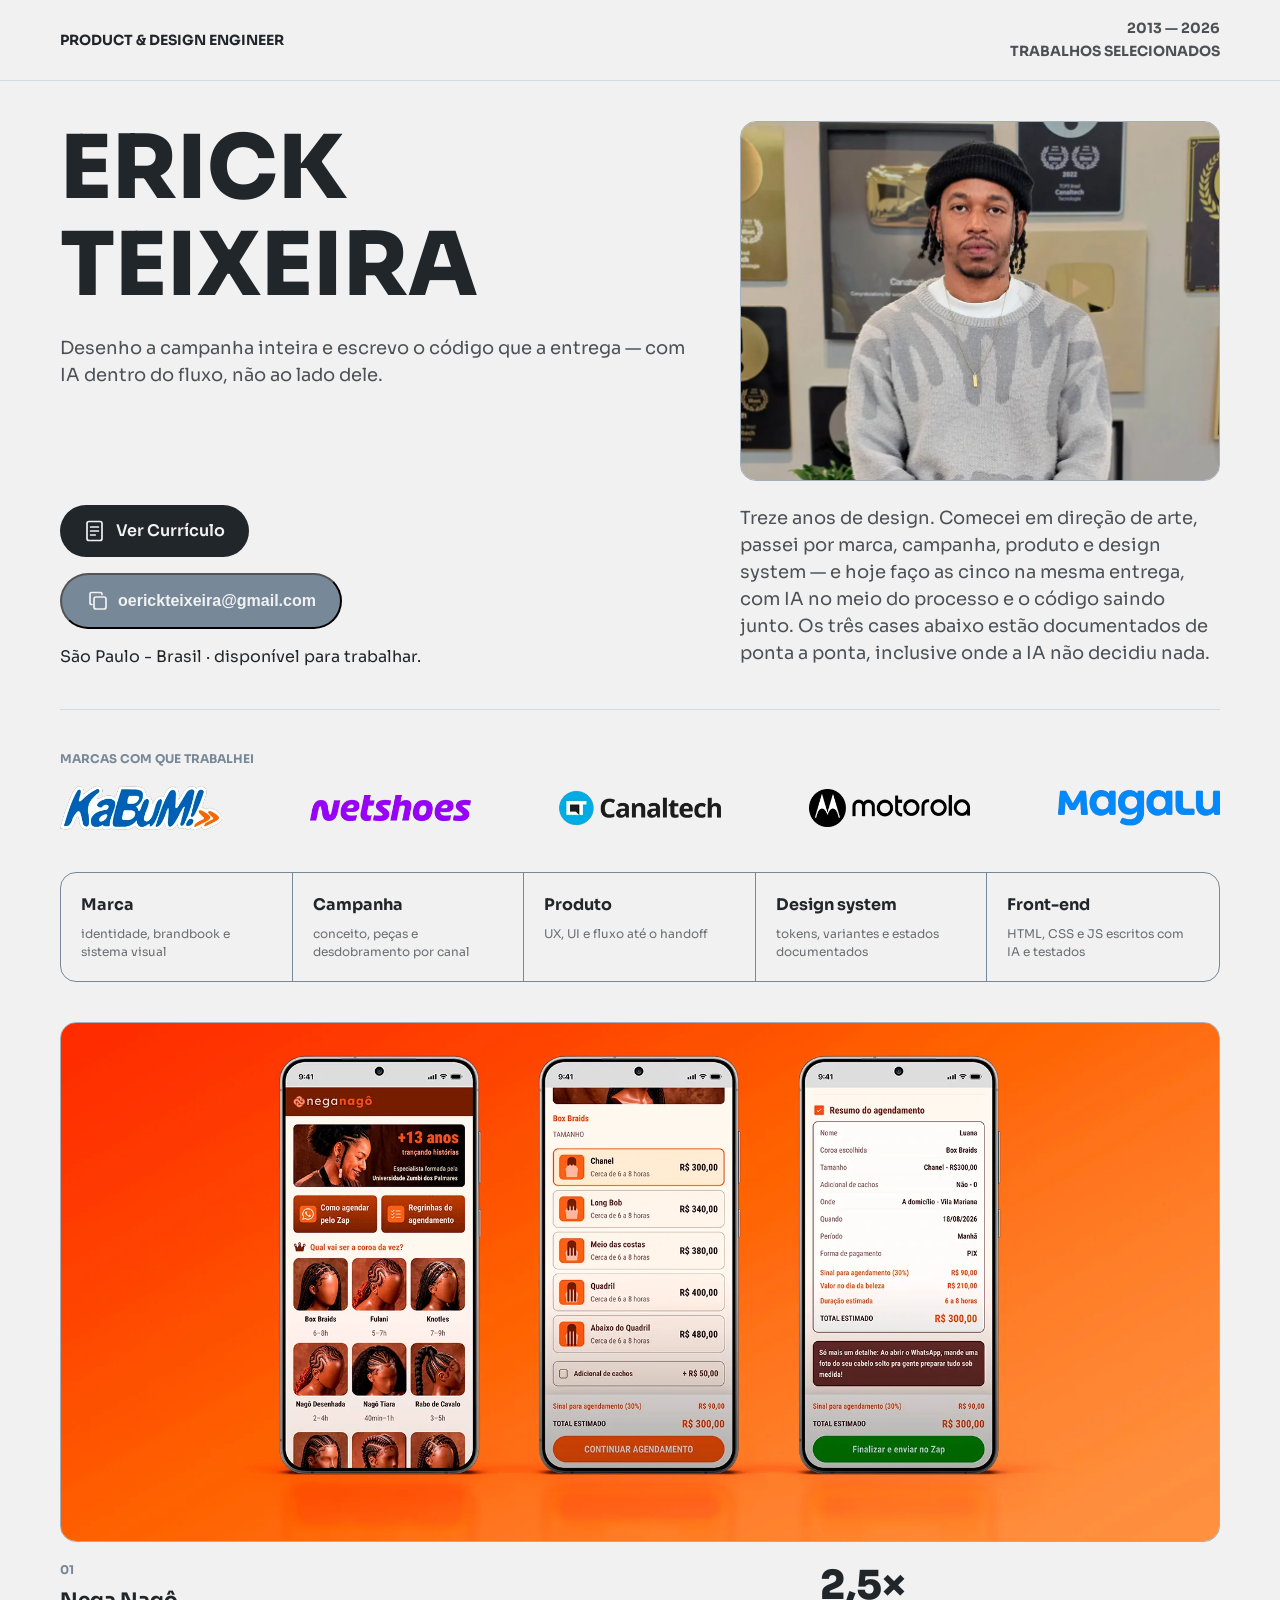
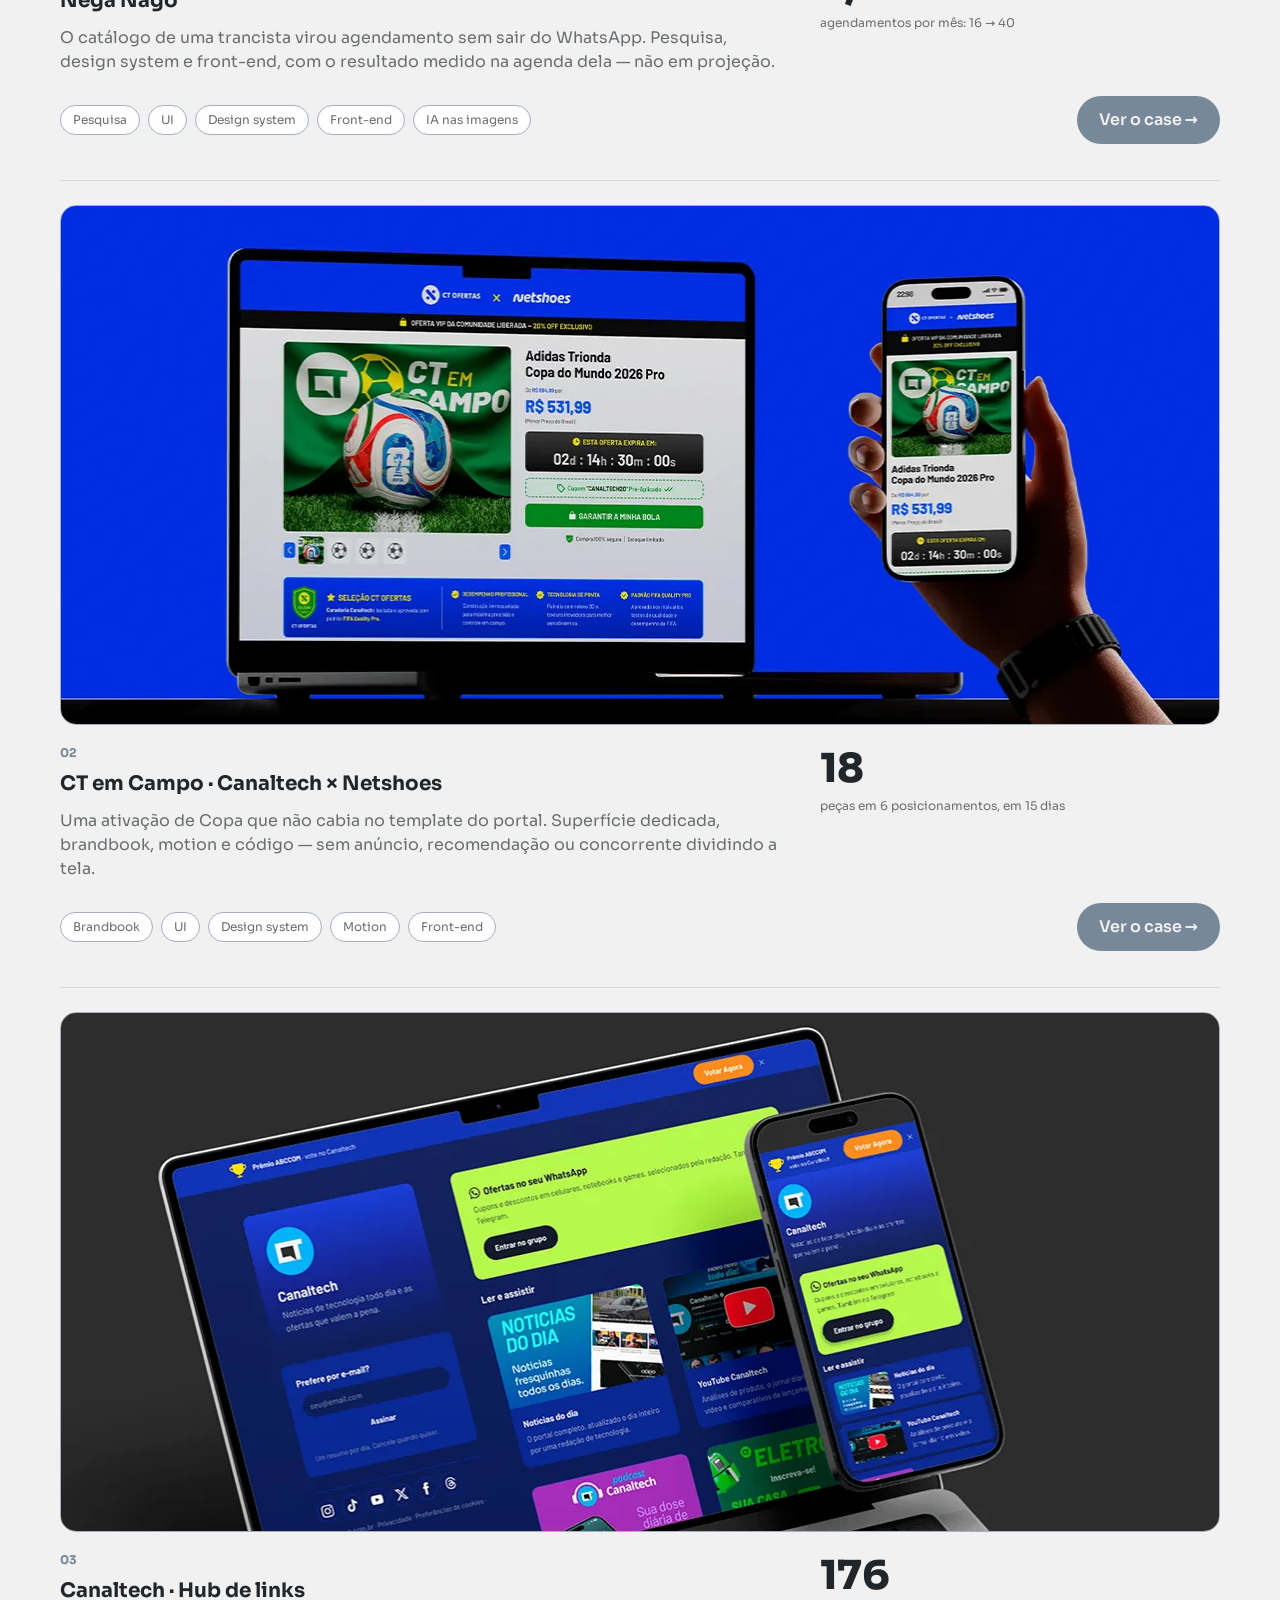
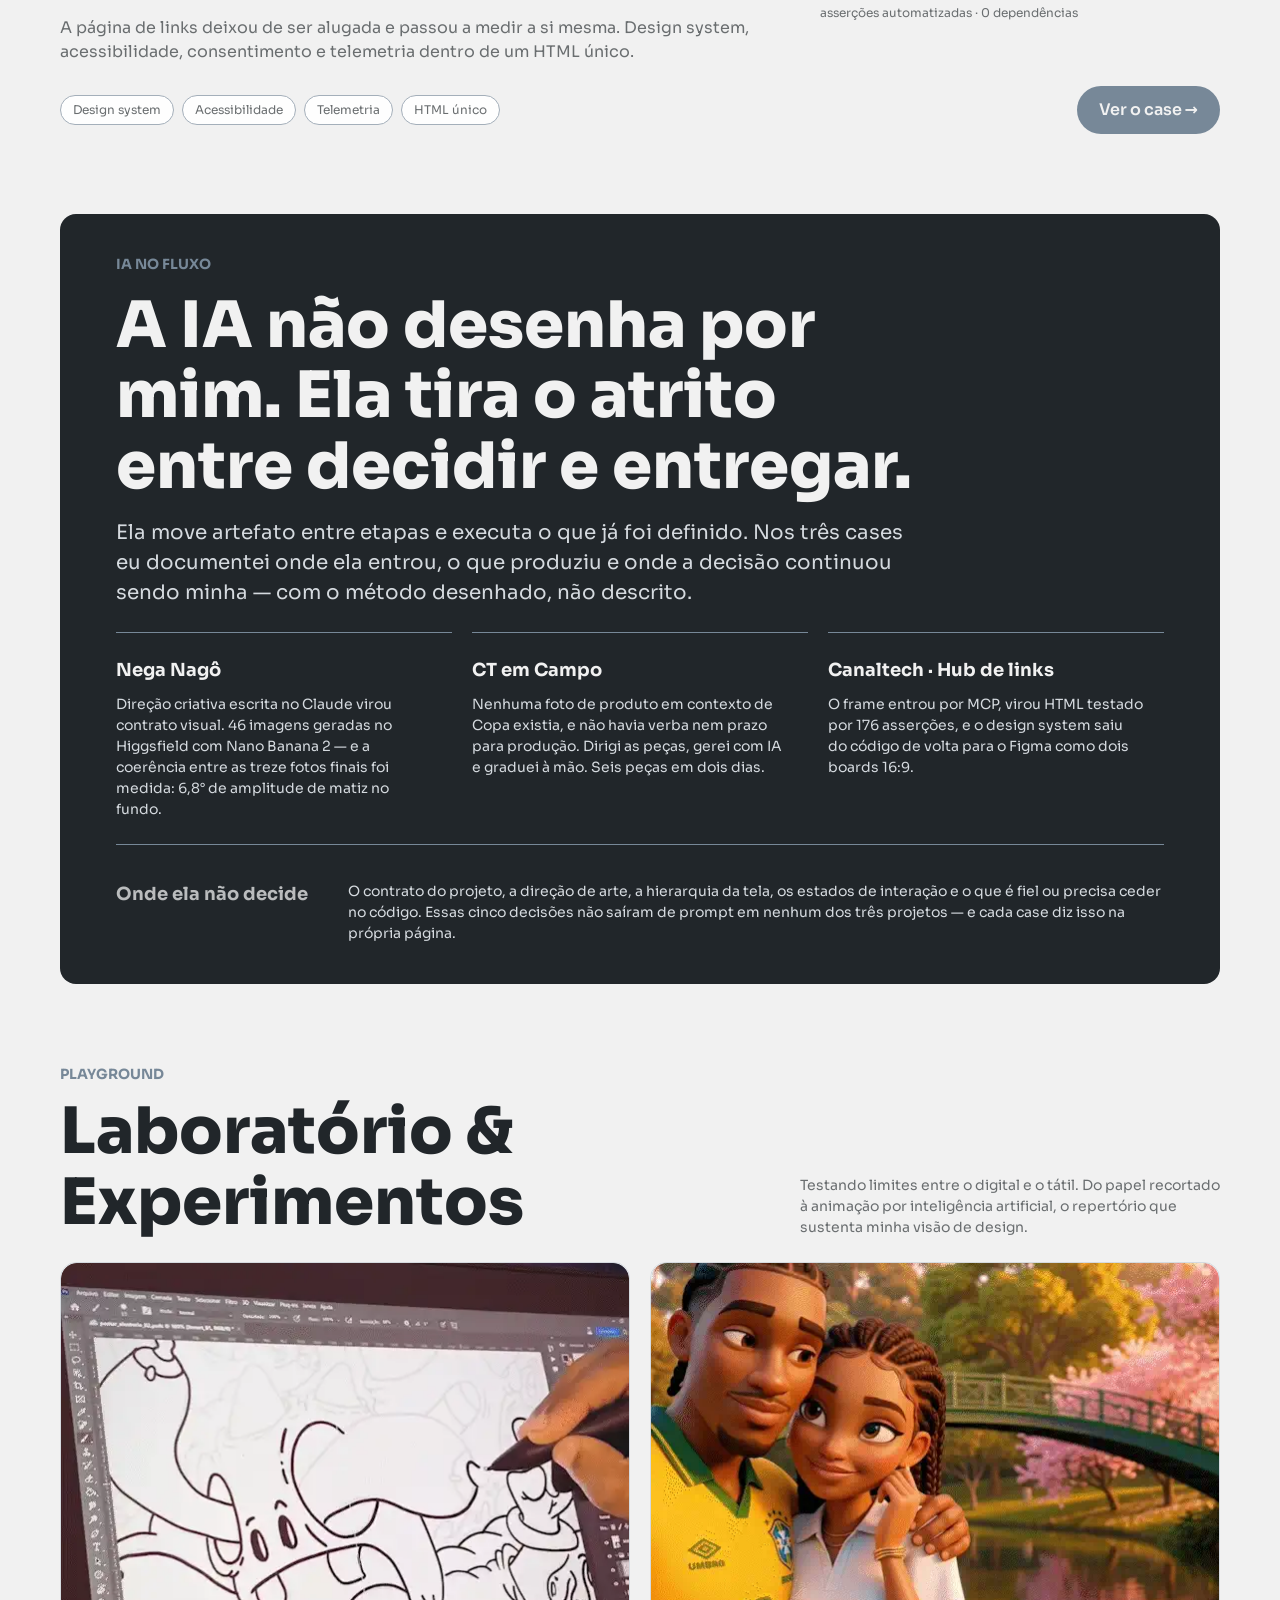
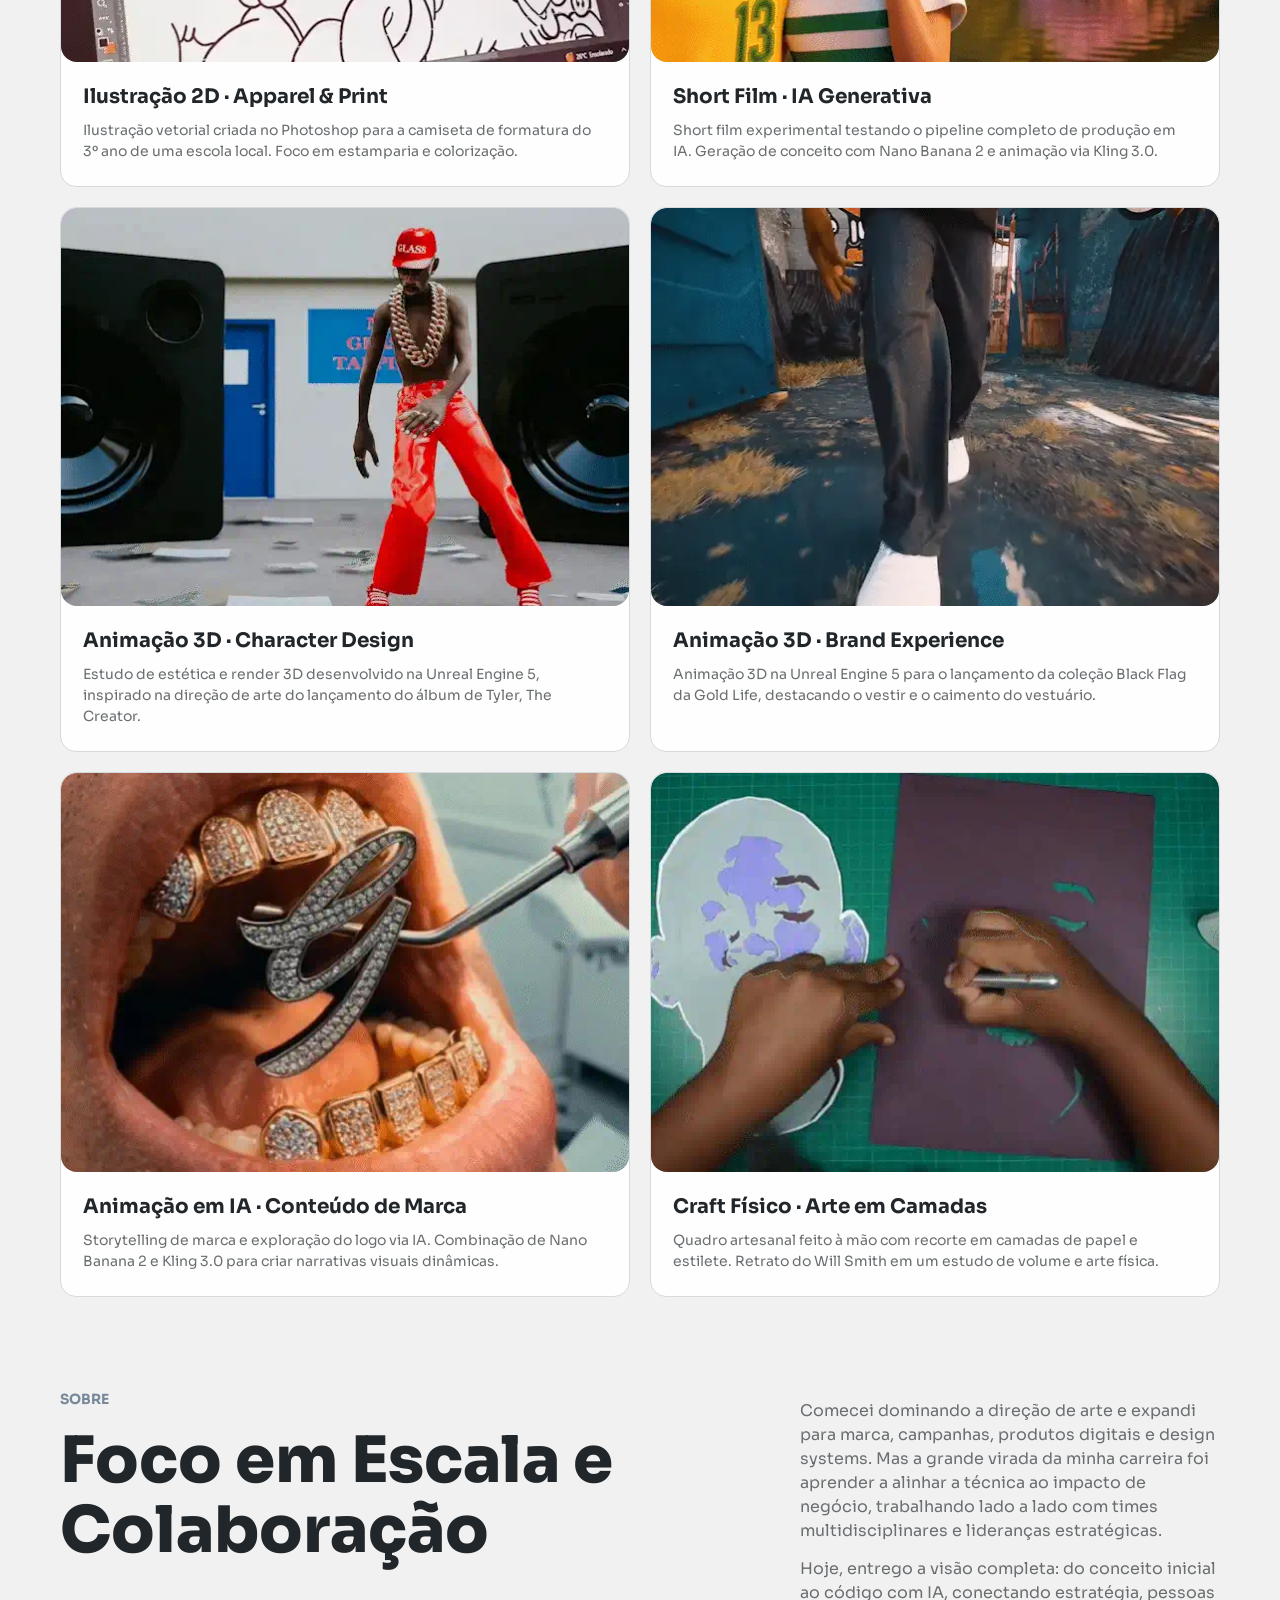
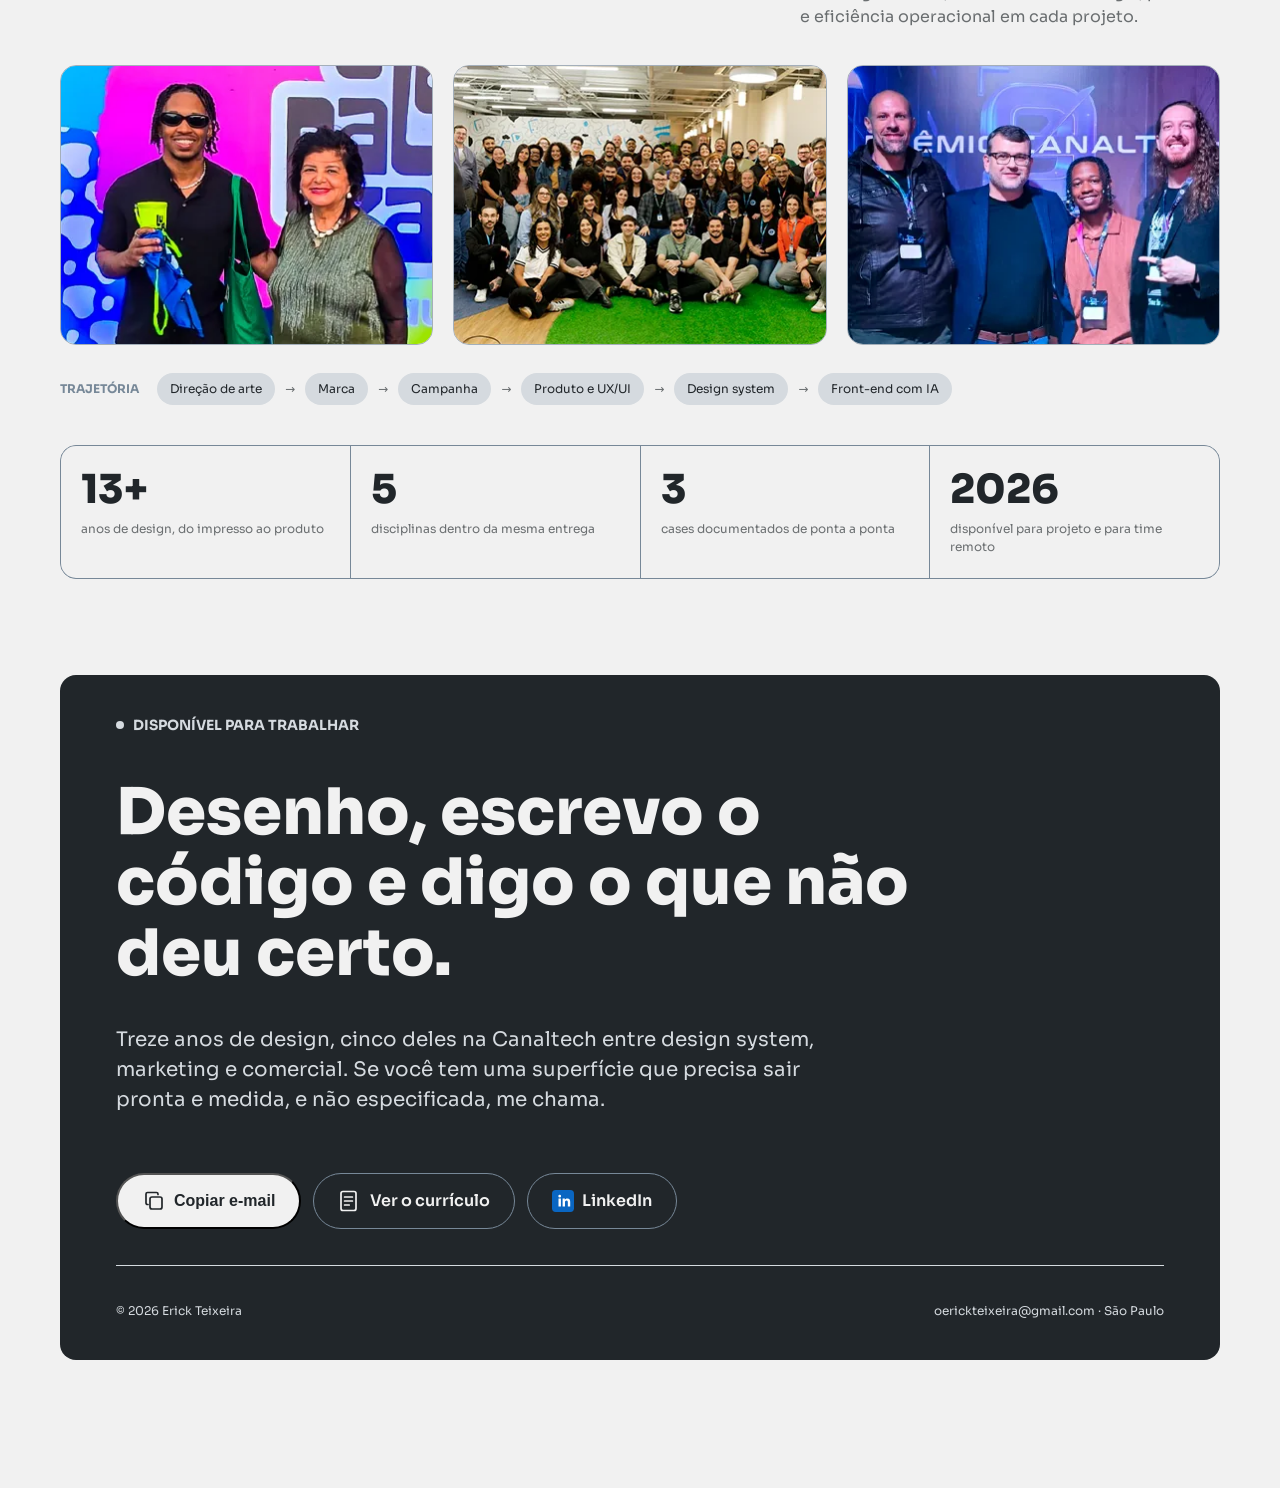
==== docs/index.html @ 20721f95 "build: site publicável em docs/ e o portfólio em arquivo único - docs/: as quatro páginas com imagen" ====
<!DOCTYPE html>
<html lang="pt-BR">
<head>
<meta charset="UTF-8" />
<meta name="viewport" content="width=device-width, initial-scale=1.0" />
<meta name="theme-color" content="#f1f1f1" />
<title>Erick Teixeira · Product &amp; design engineer</title>
<meta name="description" content="Desenho a campanha inteira e escrevo o código que a entrega — com IA dentro do fluxo, não ao lado dele. Treze anos de design entre marca, campanha, produto, design system e front-end." />
<link rel="icon" href="data:image/svg+xml,%3Csvg xmlns='http://www.w3.org/2000/svg' viewBox='0 0 32 32'%3E%3Crect width='32' height='32' rx='7' fill='%2321262a'/%3E%3Ctext x='16' y='22' font-family='system-ui,sans-serif' font-size='17' font-weight='700' fill='%23f1f1f1' text-anchor='middle'%3EE%3C/text%3E%3C/svg%3E" />
<meta property="og:type" content="website" />
<meta property="og:site_name" content="Erick Teixeira" />
<meta property="og:title" content="Erick Teixeira · Product & Design Engineer" />
<meta property="og:description" content="Desenho a campanha inteira e escrevo o código que a entrega — com IA dentro do fluxo, não ao lado dele." />
<meta property="og:image" content="assets/erick.webp" />
<meta name="twitter:card" content="summary_large_image" />
<meta name="twitter:title" content="Erick Teixeira · Product & Design Engineer" />
<meta name="twitter:description" content="Desenho a campanha inteira e escrevo o código que a entrega — com IA dentro do fluxo, não ao lado dele." />
<meta name="twitter:image" content="assets/erick.webp" />

<style>
/* Sora e JetBrains Mono servidas do próprio domínio: sem requisição
   para terceiros e sem depender do Google Fonts. */
@font-face{font-family:'JetBrains Mono';font-style:normal;font-weight:400;font-display:swap;
  src:url(assets/fonts/jetbrains-mono-400-latin-ext.woff2) format('woff2');unicode-range:U+0100-02BA, U+02BD-02C5, U+02C7-02CC, U+02CE-02D7, U+02DD-02FF, U+0304, U+0308, U+0329, U+1D00-1DBF, U+1E00-1E9F, U+1EF2-1EFF, U+2020, U+20A0-20AB, U+20AD-20C0, U+2113, U+2C60-2C7F, U+A720-A7FF}
@font-face{font-family:'JetBrains Mono';font-style:normal;font-weight:400;font-display:swap;
  src:url(assets/fonts/jetbrains-mono-400-latin.woff2) format('woff2');unicode-range:U+0000-00FF, U+0131, U+0152-0153, U+02BB-02BC, U+02C6, U+02DA, U+02DC, U+0304, U+0308, U+0329, U+2000-206F, U+20AC, U+2122, U+2191, U+2193, U+2212, U+2215, U+FEFF, U+FFFD}
@font-face{font-family:'Sora';font-style:normal;font-weight:400;font-display:swap;
  src:url(assets/fonts/sora-400-latin-ext.woff2) format('woff2');unicode-range:U+0100-02BA, U+02BD-02C5, U+02C7-02CC, U+02CE-02D7, U+02DD-02FF, U+0304, U+0308, U+0329, U+1D00-1DBF, U+1E00-1E9F, U+1EF2-1EFF, U+2020, U+20A0-20AB, U+20AD-20C0, U+2113, U+2C60-2C7F, U+A720-A7FF}
@font-face{font-family:'Sora';font-style:normal;font-weight:400;font-display:swap;
  src:url(assets/fonts/sora-400-latin.woff2) format('woff2');unicode-range:U+0000-00FF, U+0131, U+0152-0153, U+02BB-02BC, U+02C6, U+02DA, U+02DC, U+0304, U+0308, U+0329, U+2000-206F, U+20AC, U+2122, U+2191, U+2193, U+2212, U+2215, U+FEFF, U+FFFD}
@font-face{font-family:'Sora';font-style:normal;font-weight:600;font-display:swap;
  src:url(assets/fonts/sora-600-latin-ext.woff2) format('woff2');unicode-range:U+0100-02BA, U+02BD-02C5, U+02C7-02CC, U+02CE-02D7, U+02DD-02FF, U+0304, U+0308, U+0329, U+1D00-1DBF, U+1E00-1E9F, U+1EF2-1EFF, U+2020, U+20A0-20AB, U+20AD-20C0, U+2113, U+2C60-2C7F, U+A720-A7FF}
@font-face{font-family:'Sora';font-style:normal;font-weight:600;font-display:swap;
  src:url(assets/fonts/sora-600-latin.woff2) format('woff2');unicode-range:U+0000-00FF, U+0131, U+0152-0153, U+02BB-02BC, U+02C6, U+02DA, U+02DC, U+0304, U+0308, U+0329, U+2000-206F, U+20AC, U+2122, U+2191, U+2193, U+2212, U+2215, U+FEFF, U+FFFD}
@font-face{font-family:'Sora';font-style:normal;font-weight:700;font-display:swap;
  src:url(assets/fonts/sora-700-latin-ext.woff2) format('woff2');unicode-range:U+0100-02BA, U+02BD-02C5, U+02C7-02CC, U+02CE-02D7, U+02DD-02FF, U+0304, U+0308, U+0329, U+1D00-1DBF, U+1E00-1E9F, U+1EF2-1EFF, U+2020, U+20A0-20AB, U+20AD-20C0, U+2113, U+2C60-2C7F, U+A720-A7FF}
@font-face{font-family:'Sora';font-style:normal;font-weight:700;font-display:swap;
  src:url(assets/fonts/sora-700-latin.woff2) format('woff2');unicode-range:U+0000-00FF, U+0131, U+0152-0153, U+02BB-02BC, U+02C6, U+02DA, U+02DC, U+0304, U+0308, U+0329, U+2000-206F, U+20AC, U+2122, U+2191, U+2193, U+2212, U+2215, U+FEFF, U+FFFD}
@font-face{font-family:'Sora';font-style:normal;font-weight:800;font-display:swap;
  src:url(assets/fonts/sora-800-latin-ext.woff2) format('woff2');unicode-range:U+0100-02BA, U+02BD-02C5, U+02C7-02CC, U+02CE-02D7, U+02DD-02FF, U+0304, U+0308, U+0329, U+1D00-1DBF, U+1E00-1E9F, U+1EF2-1EFF, U+2020, U+20A0-20AB, U+20AD-20C0, U+2113, U+2C60-2C7F, U+A720-A7FF}
@font-face{font-family:'Sora';font-style:normal;font-weight:800;font-display:swap;
  src:url(assets/fonts/sora-800-latin.woff2) format('woff2');unicode-range:U+0000-00FF, U+0131, U+0152-0153, U+02BB-02BC, U+02C6, U+02DA, U+02DC, U+0304, U+0308, U+0329, U+2000-206F, U+20AC, U+2122, U+2191, U+2193, U+2212, U+2215, U+FEFF, U+FFFD}
</style>

<style>
/* ==========================================================================
   TOKENS — lidos nó a nó do Figma
   Jb6w9GH2aN7mVVCQseu3n5 · página PORTFOLIO - prototipo · frame 277:6799
   ========================================================================== */
:root{
  --page:#f1f1f1;
  --ink:#21262a;         /* títulos, texto forte, superfícies escuras */
  --body:#6a6e70;        /* corpo */
  --soft:#4d5155;        /* rótulos secundários */
  --muted:#778898;       /* rótulos, bordas fortes, botão de ação */
  --line:#d5dadf;        /* fio padrão */
  --line-2:#a4afba;      /* fio das molduras de imagem */
  --tile:#fefefe;        /* card do playground */
  --on-dark:#f1f1f1;
  --on-dark-2:#d5dadf;
  --on-dark-3:#babcbd;

  --wrap:1160px; --pad-x:120px;
  --r:16px; --r-pill:999px;
  --sec-y:40px;
}

*,*::before,*::after{box-sizing:border-box}
html{-webkit-text-size-adjust:100%;scroll-behavior:smooth}
@media (prefers-reduced-motion:reduce){html{scroll-behavior:auto}}
body{
  margin:0;background:var(--page);color:var(--ink);
  font-family:'Sora',ui-sans-serif,system-ui,-apple-system,'Segoe UI',Roboto,Arial,sans-serif;
  font-size:16px;line-height:1.5;
  -webkit-font-smoothing:antialiased;text-rendering:optimizeLegibility;
}
img{max-width:100%;display:block}
p{margin:0}
h1,h2,h3{margin:0;font-weight:700}
a{color:inherit;text-decoration:none}
ul{margin:0;padding:0;list-style:none}
.wrap{width:min(var(--wrap),100% - (var(--pad-x) * 2));margin-inline:auto}
.sr-only{position:absolute;width:1px;height:1px;padding:0;margin:-1px;overflow:hidden;clip:rect(0 0 0 0);white-space:nowrap;border:0}
:where(a,button,[tabindex]):focus-visible{outline:2px solid var(--ink);outline-offset:3px;border-radius:8px}
svg{display:block;flex:none}

/* ---------- escala tipográfica (Sora, valores do Figma) ---------- */
.d1{font-weight:800;font-size:88px;line-height:1.1;color:var(--ink)}
.h2{font-weight:800;font-size:64px;line-height:1.1;color:var(--ink)}
.num{font-weight:800;font-size:40px;line-height:1.1;color:var(--ink)}
.t20{font-weight:700;font-size:20px;line-height:1.5;color:var(--ink)}
.t18{font-weight:700;font-size:18px;line-height:1.5;color:var(--ink)}
.t16{font-weight:700;font-size:16px;line-height:1.5;color:var(--ink)}
.lead{font-weight:400;font-size:20px;line-height:1.5;color:var(--body)}
.intro{font-weight:400;font-size:18px;line-height:1.5;color:var(--soft)}
.p16{font-weight:400;font-size:16px;line-height:1.5;color:var(--body)}
.p14{font-weight:400;font-size:14px;line-height:1.5;color:var(--body)}
.p12{font-weight:400;font-size:12px;line-height:1.5;color:var(--body)}
.lb{font-weight:700;font-size:14px;line-height:1.5;text-transform:uppercase;color:var(--muted)}
.lb-sm{font-weight:700;font-size:12px;line-height:1.5;text-transform:uppercase;color:var(--muted)}
.idx{font-weight:700;font-size:12px;line-height:1;color:var(--muted)}

/* ---------- estrutura ---------- */
.sec{padding-block:var(--sec-y)}
.stack{display:flex;flex-direction:column;gap:24px}

/* ---------- topo ---------- */
.topo{border-bottom:1px solid var(--line)}
.topo__in{display:flex;align-items:center;justify-content:space-between;gap:24px;padding-block:18px}
.topo__cargo{font-weight:700;font-size:14px;line-height:1.5;text-transform:uppercase;color:var(--ink)}
.topo__per{display:flex;flex-direction:column;align-items:flex-end;gap:2px;text-align:right}
.topo__per span{font-weight:700;font-size:14px;line-height:1.5;text-transform:uppercase;color:var(--soft)}

/* ---------- hero ---------- */
.hero{display:flex;flex-direction:column;gap:24px;padding-block:40px;border-bottom:1px solid var(--line)}
.hero__top{display:grid;grid-template-columns:640px 480px;gap:40px;align-items:start}
.hero__nome{display:flex;flex-direction:column;gap:20px}
.d1{white-space:pre-line}
.hero__bio{display:grid;grid-template-columns:640px 480px;gap:40px;align-items:start}
.contato{display:flex;flex-direction:column;gap:16px;align-items:flex-start}

/* ---------- botões ---------- */
.btn{display:inline-flex;align-items:center;gap:8px;padding:14px 24px;border-radius:var(--r-pill);
  font-weight:600;font-size:16px;line-height:1.5;transition:opacity .15s,background .15s,border-color .15s}
.btn--dark{background:var(--ink);color:var(--on-dark)}
.btn--dark:hover{opacity:.88}
.btn--mut{background:var(--muted);color:var(--on-dark)}
.btn--mut:hover{opacity:.88}
.btn--light{background:var(--page);color:var(--ink)}
.btn--light:hover{opacity:.88}
.btn--ghost{background:transparent;color:var(--on-dark);border:1px solid var(--muted)}
.btn--ghost:hover{border-color:var(--on-dark-2)}

/* ---------- moldura de imagem ---------- */
.shot{background:var(--line);border-radius:var(--r);overflow:hidden;
  display:flex;align-items:center;justify-content:center}
.shot--bordered{border:1px solid var(--line-2)}
/* No Figma toda imagem é scaleMode FILL cobrindo o frame inteiro: sem padding. */
.shot img{width:100%;height:100%;object-fit:cover;object-position:center}
.ph{position:relative;width:100%;height:100%;min-height:120px;background:
  repeating-linear-gradient(45deg,#e7eaee 0 12px,#e1e5ea 12px 24px);
  display:flex;flex-direction:column;align-items:center;justify-content:center;
  gap:8px;text-align:center;padding:20px;color:var(--muted)}
.ph__f{font-family:ui-monospace,SFMono-Regular,Menlo,monospace;font-size:12px;
  color:var(--ink);background:var(--tile);border:1px solid var(--line-2);
  border-radius:6px;padding:5px 9px;word-break:break-all}
.ph__d{font-size:12px;line-height:1.5;max-width:44ch}
/* slot de logo tem 48px de altura: o placeholder cabe dentro, sem descrição */
.marca .ph{min-height:0;height:100%;padding:4px;gap:0;border-radius:8px}
.marca .ph .ph__d{display:none}
.marca .ph .ph__f{font-size:10px;padding:3px 6px;line-height:1.25;max-width:100%;
  overflow:hidden;text-overflow:ellipsis;white-space:nowrap}
</style>
<style>
/* ---------- marcas ---------- */
.marcas{display:flex;flex-direction:column;gap:16px;padding-block:40px}
.marcas__row{display:flex;align-items:center;justify-content:space-between;gap:88px}
.marcas__row .shot,.marcas__row img{background:none}
.marca{flex:1;display:flex;align-items:center;justify-content:center;min-width:0;height:48px}
/* No Figma cada logo tem 162px de largura e mantém a altura natural (43/25/34/37/36).
   Sem filtro: eles aparecem coloridos. */
.marca img{width:100%;height:auto;max-height:48px;object-fit:contain}

/* ---------- disciplinas ---------- */
.disc{display:grid;grid-template-columns:repeat(5,1fr);
  border:1px solid var(--muted);border-radius:var(--r);overflow:hidden}
.disc__item{display:flex;flex-direction:column;gap:8px;padding:20px;
  border-right:1px solid var(--muted)}
.disc__item:last-child{border-right:0}
.disc__d{font-weight:400;font-size:12px;line-height:1.5;color:var(--body)}

/* ---------- projetos ---------- */
.projetos{display:flex;flex-direction:column;gap:24px;padding-block:40px}
.proj{display:flex;flex-direction:column;gap:22px;padding-bottom:36px;
  border-bottom:1px solid var(--line);color:inherit;text-decoration:none;
  transition:opacity .18s}
/* o card inteiro é o link: imagem, título e texto */
.proj:hover .proj__txt .t20{text-decoration:underline;text-underline-offset:3px}
.proj:hover .ver{opacity:.86}
.proj:hover .shot img{transform:scale(1.012)}
.proj .shot img{transition:transform .35s ease}
.proj:focus-visible{outline:2px solid var(--ink);outline-offset:6px;border-radius:8px}
.proj:last-child{border-bottom:0;padding-bottom:0}
.proj__capa{height:520px}
.proj__meta{display:grid;grid-template-columns:720px 340px;gap:40px;align-items:start}
.proj__txt{display:flex;flex-direction:column;gap:10px}
.proj__metrica{display:flex;flex-direction:column;gap:6px}
.proj__metrica .p12{color:var(--body)}
.proj__acao{display:flex;align-items:center;justify-content:space-between;gap:20px}
.chips{display:flex;flex-wrap:wrap;gap:8px}
.chip{padding:5px 12px;border-radius:var(--r-pill);border:1px solid var(--line-2);
  font-weight:400;font-size:12px;line-height:1.5;color:var(--body);background:var(--tile)}
.ver{padding:12px 22px}

/* ---------- painel escuro (IA no fluxo / Contato) ---------- */
.painel{background:var(--ink);border-radius:var(--r);padding:40px 56px;color:var(--on-dark)}
/* no Figma o título e o texto do painel "IA no fluxo" quebram em 800px */
.painel .stack > .h2,.painel .stack > .lead{max-width:800px}
.painel .h2{color:var(--on-dark)}
.painel .lead{color:var(--on-dark-2)}
.painel .lb{color:var(--muted)}
.provas{display:grid;grid-template-columns:repeat(3,1fr);gap:20px}
.prova{display:flex;flex-direction:column;gap:10px;padding:24px 20px 0 0;
  border-top:1px solid var(--muted)}
.prova .t18{color:var(--on-dark)}
.prova .p14{color:var(--on-dark-2)}
.ndecide{display:grid;grid-template-columns:auto 1fr;gap:40px;align-items:start;
  padding-top:36px;margin-top:0;border-top:1px solid var(--muted)}
.ndecide .t18{color:var(--on-dark-3);white-space:nowrap}
.ndecide .p14{color:var(--on-dark-2)}

/* ---------- playground ---------- */
.play{display:flex;flex-direction:column;gap:24px;padding-block:40px}
.play__head{display:flex;align-items:flex-end;justify-content:space-between;gap:40px}
.play__t{display:flex;flex-direction:column;gap:12px;max-width:500px;min-width:0}
.play__d{max-width:420px;min-width:0}
.grade{display:grid;grid-template-columns:1fr 1fr;gap:20px}
.tile{background:var(--tile);border:1px solid var(--line);border-radius:var(--r);overflow:hidden;
  display:flex;flex-direction:column}
.tile__capa{aspect-ratio:570/400;background:var(--line)}
.tile__txt{display:flex;flex-direction:column;gap:8px;padding:20px 22px 24px}

/* ---------- sobre ---------- */
.sobre{display:flex;flex-direction:column;gap:24px;padding-block:40px}
.sobre__head{display:grid;grid-template-columns:700px 420px;gap:40px;align-items:start;
  padding-block:12px}
.sobre__t{display:flex;flex-direction:column;gap:16px}
.sobre__p{display:flex;flex-direction:column;gap:14px;padding-top:10px}
.fotos{display:grid;grid-template-columns:repeat(3,1fr);gap:20px}
.foto{aspect-ratio:373/280}
.traj{display:flex;flex-wrap:wrap;align-items:center;gap:10px;padding-top:4px}
.passo{padding:7px 13px;border-radius:var(--r-pill);background:var(--line);
  font-weight:400;font-size:12px;line-height:1.5;color:var(--ink)}
.seta{font-size:12px;color:var(--body)}
.nums{display:grid;grid-template-columns:repeat(4,1fr);gap:1px;background:var(--muted);
  border:1px solid var(--muted);border-radius:var(--r);overflow:hidden}
.nums__i{display:flex;flex-direction:column;gap:8px;padding:22px 20px;background:var(--page)}

/* ---------- contato ---------- */
.disp{display:flex;align-items:center;gap:9px;padding-bottom:6px;margin-bottom:36px}
/* larguras lidas do frame Contato (277:7039): título 820, parágrafo 700 */
#contato .h2{max-width:820px}
#contato .lead{max-width:700px}
.disp i{width:8px;height:8px;border-radius:50%;background:var(--on-dark-2);flex:none}
.disp span{font-weight:700;font-size:14px;line-height:1.5;text-transform:uppercase;color:var(--on-dark-2)}
.acoes{display:flex;flex-wrap:wrap;gap:12px;padding-top:22px}
.base{display:flex;justify-content:space-between;gap:16px;flex-wrap:wrap;
  padding-top:36px;border-top:1px solid var(--on-dark-2)}
.base p{font-weight:400;font-size:12px;line-height:1.5;color:var(--on-dark-2)}
.respiro{height:88px}
</style>
<style>
/* ==========================================================================
   RESPONSIVO — o Figma tem só o desktop 1400; abaixo disso é adaptação
   ========================================================================== */
@media (max-width:1399px){ :root{--pad-x:56px} }

@media (max-width:1279px){
  .hero__top,.hero__bio{grid-template-columns:minmax(0,640fr) minmax(0,480fr);gap:32px}
  .sobre__head{grid-template-columns:minmax(0,700fr) minmax(0,420fr);gap:32px}
  .proj__meta{grid-template-columns:minmax(0,720fr) minmax(0,340fr);gap:32px}
  .marcas__row{gap:40px}
  .painel{padding:36px 40px}
}

@media (max-width:1023px){
  :root{--pad-x:40px;--sec-y:32px}
  .d1{font-size:64px}
  .h2{font-size:44px}
  .hero__top,.hero__bio{grid-template-columns:1fr;gap:24px}
  .hero__top .shot{max-width:520px}
  .contato{align-items:flex-start}
  .disc{grid-template-columns:repeat(3,1fr)}
  .disc__item{border-bottom:1px solid var(--muted)}
  .disc__item:nth-child(3n){border-right:0}
  .disc__item:nth-last-child(-n+2){border-bottom:0}
  .provas{grid-template-columns:1fr;gap:0}
  .prova{padding:20px 0}
  .proj__capa{height:400px}
  .proj__meta{grid-template-columns:1fr;gap:20px}
  .grade{gap:16px}
  .tile__capa{height:320px}
  .sobre__head{grid-template-columns:1fr;gap:24px}
  .sobre__p{padding-top:0}
  .fotos{grid-template-columns:1fr 1fr}
  .fotos .foto:last-child{grid-column:1 / -1}
  .nums{grid-template-columns:1fr 1fr}
  .play__head{flex-direction:column;align-items:flex-start;gap:20px}
  .play__d{max-width:none}
}

@media (max-width:767px){
  :root{--pad-x:20px;--sec-y:28px;--r:14px}
  body{font-size:15px}

  .d1{font-size:40px;line-height:1.12}
  .h2{font-size:29px;line-height:1.18}
  .num{font-size:30px}
  .t20{font-size:17px}
  .t18{font-size:16px}
  .lead{font-size:16.5px}
  .intro{font-size:16px}
  .p16{font-size:15px}

  /* topo: cargo e período empilham, período volta a alinhar à esquerda */
  .topo__in{flex-direction:column;align-items:flex-start;gap:6px;padding-block:14px}
  .topo__cargo{font-size:12.5px}
  .topo__per{align-items:flex-start;text-align:left}
  .topo__per span{font-size:12.5px}

  .hero{padding-block:28px;gap:20px}
  .hero__top .shot{max-width:none}
  .contato{width:100%}
  .btn{padding:13px 20px;font-size:15px}
  .contato .btn{width:100%;justify-content:center}

  /* marcas: rolagem horizontal preserva o tamanho legível do logo */
  .marcas{padding-block:28px}
  .marcas__scroll{overflow-x:auto;overflow-y:hidden;scrollbar-width:none;
    -webkit-overflow-scrolling:touch;margin-inline:calc(var(--pad-x) * -1);
    padding-inline:var(--pad-x)}
  .marcas__scroll::-webkit-scrollbar{display:none}
  .marcas__row{gap:32px;justify-content:flex-start}
  .marca{flex:none;width:120px;height:38px}
  .marca img{max-height:34px}

  .disc{grid-template-columns:1fr}
  .disc__item{border-right:0;border-bottom:1px solid var(--muted);padding:16px 18px}
  .disc__item:last-child{border-bottom:0}

  .projetos{padding-block:28px;gap:20px}
  .proj{gap:16px;padding-bottom:24px}
  .proj__capa{height:210px}
  .proj__acao{flex-direction:column;align-items:stretch;gap:14px}
  .ver{justify-content:center}
  .chip{font-size:11.5px;padding:4px 10px}

  .painel{padding:24px 20px}
  .ndecide{grid-template-columns:1fr;gap:10px;padding-top:24px}
  .ndecide .t18{white-space:normal}

  .play{padding-block:28px}
  .grade{grid-template-columns:1fr;gap:14px}
  .tile__capa{height:200px}
  .tile__txt{padding:16px 18px 20px}

  .sobre{padding-block:28px}
  .sobre__head{padding-block:0}
  .fotos{grid-template-columns:1fr;gap:14px}
  .fotos .foto:last-child{grid-column:auto}
  .nums{grid-template-columns:1fr 1fr}
  .nums__i{padding:16px 16px}
  .traj{gap:8px}
  .passo{font-size:11.5px;padding:6px 11px}

  .acoes{padding-top:16px}
  .acoes .btn{width:100%;justify-content:center}
  .base{flex-direction:column;gap:6px;padding-top:24px}
  .respiro{height:48px}
}

@media (max-width:400px){
  .nums{grid-template-columns:1fr}
  .d1{font-size:34px}
  .h2{font-size:25px}
}
</style>
</head>
<body>
<a href="#projetos" class="sr-only">Pular para os trabalhos</a>

<!-- ======================= TOPO ======================= -->
<header class="topo">
  <div class="wrap topo__in">
    <span class="topo__cargo">Product &amp; design engineer</span>
    <span class="topo__per">
      <span>2013 — 2026</span>
      <span>Trabalhos selecionados</span>
    </span>
  </div>
</header>

<main>
<!-- ======================= HERO ======================= -->
<section class="wrap hero">
  <div class="hero__top">
    <div class="hero__nome">
      <h1 class="d1">ERICK
TEIXEIRA</h1>
      <p class="intro">Desenho a campanha inteira e escrevo o código que a entrega — com IA dentro
        do fluxo, não ao lado dele.</p>
    </div>
    <div class="shot shot--bordered" style="aspect-ratio:480/360">
      <img src="assets/erick.webp" width="480" height="360"
           data-desc="Retrato · 4:3" alt="Retrato de Erick Teixeira" />
    </div>
  </div>

  <div class="hero__bio">
    <div class="contato">
      <a class="btn btn--dark" href="https://drive.google.com/file/d/193hnqVBzl9iG8hfwDgnNSi9pxmla_MYO/view?usp=sharing" target="_blank" rel="noopener">
        <svg width="24" height="24" viewBox="0 0 24 24" fill="none" aria-hidden="true">
          <rect x="3" y="2.5" width="15" height="19" rx="2" stroke="currentColor" stroke-width="1.7"/>
          <path d="M6.6 8h7.8M6.6 12h7.8M6.6 16h4.6" stroke="currentColor" stroke-width="1.7" stroke-linecap="round"/>
        </svg>
        Ver Currículo
      </a>
      <button class="btn btn--mut" type="button" id="copiar-email-hero" data-email="oerickteixeira@gmail.com">
        <svg width="24" height="24" viewBox="0 0 24 24" fill="none" aria-hidden="true">
          <rect x="8" y="8" width="12" height="12" rx="2" stroke="currentColor" stroke-width="1.7"/>
          <path d="M16 5.5V5a1.5 1.5 0 0 0-1.5-1.5h-9A1.5 1.5 0 0 0 4 5v9A1.5 1.5 0 0 0 5.5 15.5H6"
            stroke="currentColor" stroke-width="1.7" stroke-linecap="round"/>
        </svg>
        <span class="btn__t">oerickteixeira@gmail.com</span>
      </button>
      <p class="p16" style="color:var(--ink)">São Paulo - Brasil · disponível para trabalhar.</p>
    </div>
    <p class="intro">Treze anos de design. Comecei em direção de arte, passei por marca, campanha,
      produto e design system — e hoje faço as cinco na mesma entrega, com IA no meio do processo e
      o código saindo junto. Os três cases abaixo estão documentados de ponta a ponta, inclusive
      onde a IA não decidiu nada.</p>
  </div>
</section>

<!-- ======================= MARCAS ======================= -->
<section class="wrap marcas">
  <p class="lb-sm">Marcas com que trabalhei</p>
  <div class="marcas__scroll">
    <div class="marcas__row">
      <span class="marca"><img src="assets/logo_kabum.webp" width="162" height="43" data-desc="logo_kabum" alt="KaBuM!" loading="lazy" decoding="async" /></span>
      <span class="marca"><img src="assets/logo_netshoes.webp" width="162" height="25" data-desc="logo_netshoes" alt="Netshoes" loading="lazy" decoding="async" /></span>
      <span class="marca"><img src="assets/logo_canaltech.webp" width="162" height="34" data-desc="logo_canaltech" alt="Canaltech" loading="lazy" decoding="async" /></span>
      <span class="marca"><img src="assets/logo_motorola.webp" width="162" height="37" data-desc="logo_motorola" alt="Motorola" loading="lazy" decoding="async" /></span>
      <span class="marca"><img src="assets/logo_magalu.webp" width="162" height="36" data-desc="logo_magalu" alt="Magalu" loading="lazy" decoding="async" /></span>
    </div>
  </div>
</section>

<!-- ======================= DISCIPLINAS ======================= -->
<section class="wrap">
  <div class="disc">
    <div class="disc__item"><h2 class="t16">Marca</h2><p class="disc__d">identidade, brandbook e sistema visual</p></div>
    <div class="disc__item"><h2 class="t16">Campanha</h2><p class="disc__d">conceito, peças e desdobramento por canal</p></div>
    <div class="disc__item"><h2 class="t16">Produto</h2><p class="disc__d">UX, UI e fluxo até o handoff</p></div>
    <div class="disc__item"><h2 class="t16">Design system</h2><p class="disc__d">tokens, variantes e estados documentados</p></div>
    <div class="disc__item"><h2 class="t16">Front-end</h2><p class="disc__d">HTML, CSS e JS escritos com IA e testados</p></div>
  </div>
</section>

<!-- ======================= PROJETOS ======================= -->
<section class="wrap projetos" id="projetos">
  <a class="proj" href="nega-nago.html" aria-label="Abrir o case Nega Nagô">
    <div class="shot shot--bordered proj__capa" style="aspect-ratio:1160/520">
      <img src="assets/capa_nega_nago.webp" width="1160" height="520"
           data-desc="Capa · Nega Nagô" alt="Capa do case Nega Nagô" loading="lazy" decoding="async" />
    </div>
    <div class="proj__meta">
      <div class="proj__txt">
        <p class="idx">01</p>
        <h2 class="t20">Nega Nagô</h2>
        <p class="p16">O catálogo de uma trancista virou agendamento sem sair do WhatsApp. Pesquisa,
          design system e front-end, com o resultado medido na agenda dela — não em projeção.</p>
      </div>
      <div class="proj__metrica">
        <p class="num">2,5×</p>
        <p class="p12">agendamentos por mês: 16 → 40</p>
      </div>
    </div>
    <div class="proj__acao">
      <div class="chips">
        <span class="chip">Pesquisa</span><span class="chip">UI</span>
        <span class="chip">Design system</span><span class="chip">Front-end</span>
        <span class="chip">IA nas imagens</span>
      </div>
      <span class="btn btn--mut ver" aria-hidden="true">Ver o case →</span>
    </div>
  </a>

  <a class="proj" href="ct-em-campo.html" aria-label="Abrir o case CT em Campo · Canaltech × Netshoes">
    <div class="shot shot--bordered proj__capa" style="aspect-ratio:1160/520">
      <img src="assets/capa_ct_em_campo.webp" width="1160" height="520"
           data-desc="Capa · CT em Campo" alt="Capa do case CT em Campo" loading="lazy" decoding="async" />
    </div>
    <div class="proj__meta">
      <div class="proj__txt">
        <p class="idx">02</p>
        <h2 class="t20">CT em Campo · Canaltech × Netshoes</h2>
        <p class="p16">Uma ativação de Copa que não cabia no template do portal. Superfície dedicada,
          brandbook, motion e código — sem anúncio, recomendação ou concorrente dividindo a tela.</p>
      </div>
      <div class="proj__metrica">
        <p class="num">18</p>
        <p class="p12">peças em 6 posicionamentos, em 15 dias</p>
      </div>
    </div>
    <div class="proj__acao">
      <div class="chips">
        <span class="chip">Brandbook</span><span class="chip">UI</span>
        <span class="chip">Design system</span><span class="chip">Motion</span>
        <span class="chip">Front-end</span>
      </div>
      <span class="btn btn--mut ver" aria-hidden="true">Ver o case →</span>
    </div>
  </a>

  <a class="proj" href="canaltech-hub.html" aria-label="Abrir o case Canaltech · Hub de links">
    <div class="shot shot--bordered proj__capa" style="aspect-ratio:1160/520">
      <img src="assets/capa_canaltech_hub_links.webp" width="1160" height="520"
           data-desc="Capa · Canaltech · Hub de links" alt="Capa do case Canaltech Hub de links" loading="lazy" decoding="async" />
    </div>
    <div class="proj__meta">
      <div class="proj__txt">
        <p class="idx">03</p>
        <h2 class="t20">Canaltech · Hub de links</h2>
        <p class="p16">A página de links deixou de ser alugada e passou a medir a si mesma. Design
          system, acessibilidade, consentimento e telemetria dentro de um HTML único.</p>
      </div>
      <div class="proj__metrica">
        <p class="num">176</p>
        <p class="p12">asserções automatizadas · 0 dependências</p>
      </div>
    </div>
    <div class="proj__acao">
      <div class="chips">
        <span class="chip">Design system</span><span class="chip">Acessibilidade</span>
        <span class="chip">Telemetria</span><span class="chip">HTML único</span>
      </div>
      <span class="btn btn--mut ver" aria-hidden="true">Ver o case →</span>
    </div>
  </a>
</section>

<!-- ======================= IA NO FLUXO ======================= -->
<section class="wrap sec">
  <div class="painel stack">
    <div class="stack" style="gap:16px">
      <p class="lb">IA no fluxo</p>
      <h2 class="h2">A IA não desenha por mim. Ela tira o atrito entre decidir e entregar.</h2>
      <p class="lead">Ela move artefato entre etapas e executa o que já foi definido. Nos três cases
        eu documentei onde ela entrou, o que produziu e onde a decisão continuou sendo minha — com
        o método desenhado, não descrito.</p>
    </div>
    <div class="provas">
      <div class="prova">
        <h3 class="t18">Nega Nagô</h3>
        <p class="p14">Direção criativa escrita no Claude virou contrato visual. 46 imagens geradas
          no Higgsfield com Nano Banana 2 — e a coerência entre as treze fotos finais foi medida:
          6,8° de amplitude de matiz no fundo.</p>
      </div>
      <div class="prova">
        <h3 class="t18">CT em Campo</h3>
        <p class="p14">Nenhuma foto de produto em contexto de Copa existia, e não havia verba nem
          prazo para produção. Dirigi as peças, gerei com IA e graduei à mão. Seis peças em dois dias.</p>
      </div>
      <div class="prova">
        <h3 class="t18">Canaltech · Hub de links</h3>
        <p class="p14">O frame entrou por MCP, virou HTML testado por 176 asserções, e o design
          system saiu do código de volta para o Figma como dois boards 16:9.</p>
      </div>
    </div>
    <div class="ndecide">
      <h3 class="t18">Onde ela não decide</h3>
      <p class="p14">O contrato do projeto, a direção de arte, a hierarquia da tela, os estados de
        interação e o que é fiel ou precisa ceder no código. Essas cinco decisões não saíram de
        prompt em nenhum dos três projetos — e cada case diz isso na própria página.</p>
    </div>
  </div>
</section>

<!-- ======================= PLAYGROUND ======================= -->
<section class="wrap play">
  <div class="play__head">
    <div class="play__t">
      <p class="lb">Playground</p>
      <h2 class="h2">Laboratório &amp; Experimentos</h2>
    </div>
    <p class="p14 play__d">Testando limites entre o digital e o tátil. Do papel recortado à
      animação por inteligência artificial, o repertório que sustenta minha visão de design.</p>
  </div>

  <div class="grade">
    <article class="tile">
      <div class="shot tile__capa" style="aspect-ratio:570/400">
        <img src="assets/01_ilustracao_2D.webp" width="570" height="400"
             data-desc="Ilustração 2D · Apparel &amp; Print" alt="Ilustração 2D para camiseta" loading="lazy" decoding="async" />
      </div>
      <div class="tile__txt">
        <h3 class="t20">Ilustração 2D · Apparel &amp; Print</h3>
        <p class="p14">Ilustração vetorial criada no Photoshop para a camiseta de formatura do 3º
          ano de uma escola local. Foco em estamparia e colorização.</p>
      </div>
    </article>
    <article class="tile">
      <div class="shot tile__capa" style="aspect-ratio:570/400">
        <img src="assets/02_short_film_ai.webp" width="570" height="400"
             data-desc="Short Film · IA Generativa" alt="Short film em IA generativa" loading="lazy" decoding="async" />
      </div>
      <div class="tile__txt">
        <h3 class="t20">Short Film · IA Generativa</h3>
        <p class="p14">Short film experimental testando o pipeline completo de produção em IA.
          Geração de conceito com Nano Banana 2 e animação via Kling 3.0.</p>
      </div>
    </article>

    <article class="tile">
      <div class="shot tile__capa" style="aspect-ratio:570/400">
        <img src="assets/03_3d_animation_tyler.webp" width="570" height="400"
             data-desc="Animação 3D · Character Design" alt="Animação 3D character design" loading="lazy" decoding="async" />
      </div>
      <div class="tile__txt">
        <h3 class="t20">Animação 3D · Character Design</h3>
        <p class="p14">Estudo de estética e render 3D desenvolvido na Unreal Engine 5, inspirado na
          direção de arte do lançamento do álbum de Tyler, The Creator.</p>
      </div>
    </article>
    <article class="tile">
      <div class="shot tile__capa" style="aspect-ratio:570/400">
        <img src="assets/04_3d_animation_gold_life.webp" width="570" height="400"
             data-desc="Animação 3D · Brand Experience" alt="Animação 3D brand experience" loading="lazy" decoding="async" />
      </div>
      <div class="tile__txt">
        <h3 class="t20">Animação 3D · Brand Experience</h3>
        <p class="p14">Animação 3D na Unreal Engine 5 para o lançamento da coleção Black Flag da
          Gold Life, destacando o vestir e o caimento do vestuário.</p>
      </div>
    </article>

    <article class="tile">
      <div class="shot tile__capa" style="aspect-ratio:570/400">
        <img src="assets/05_ai_animation_gold_life.webp" width="570" height="400"
             data-desc="Animação em IA · Conteúdo de Marca" alt="Animação em IA para marca" loading="lazy" decoding="async" />
      </div>
      <div class="tile__txt">
        <h3 class="t20">Animação em IA · Conteúdo de Marca</h3>
        <p class="p14">Storytelling de marca e exploração do logo via IA. Combinação de Nano Banana
          2 e Kling 3.0 para criar narrativas visuais dinâmicas.</p>
      </div>
    </article>
    <article class="tile">
      <div class="shot tile__capa" style="aspect-ratio:570/400">
        <img src="assets/06_artesanato.webp" width="570" height="400"
             data-desc="Craft Físico · Arte em Camadas" alt="Quadro artesanal em camadas de papel" loading="lazy" decoding="async" />
      </div>
      <div class="tile__txt">
        <h3 class="t20">Craft Físico · Arte em Camadas</h3>
        <p class="p14">Quadro artesanal feito à mão com recorte em camadas de papel e estilete.
          Retrato do Will Smith em um estudo de volume e arte física.</p>
      </div>
    </article>
  </div>
</section>

<!-- ======================= SOBRE ======================= -->
<section class="wrap sobre">
  <div class="sobre__head">
    <div class="sobre__t">
      <p class="lb">Sobre</p>
      <h2 class="h2">Foco em Escala e Colaboração</h2>
    </div>
    <div class="sobre__p">
      <p class="p16">Comecei dominando a direção de arte e expandi para marca, campanhas, produtos
        digitais e design systems. Mas a grande virada da minha carreira foi aprender a alinhar a
        técnica ao impacto de negócio, trabalhando lado a lado com times multidisciplinares e
        lideranças estratégicas.</p>
      <p class="p16">Hoje, entrego a visão completa: do conceito inicial ao código com IA,
        conectando estratégia, pessoas e eficiência operacional em cada projeto.</p>
    </div>
  </div>

  <div class="fotos">
    <div class="shot shot--bordered foto" style="aspect-ratio:373/280">
      <img src="assets/foto_luiza.webp" width="373" height="280"
           data-desc="Foto 2 · processo" alt="Foto do processo de trabalho" loading="lazy" decoding="async" />
    </div>
    <div class="shot shot--bordered foto" style="aspect-ratio:373/280">
      <img src="assets/foto_grupo.webp" width="373" height="280"
           data-desc="Foto 1 · trabalhando" alt="Foto trabalhando com o time" loading="lazy" decoding="async" />
    </div>
    <div class="shot shot--bordered foto" style="aspect-ratio:373/280">
      <img src="assets/foto_time.webp" width="374" height="280"
           data-desc="Foto 3 · retrato" alt="Retrato" loading="lazy" decoding="async" />
    </div>
  </div>

  <div>
    <div class="traj">
      <span class="lb-sm" style="margin-right:8px">Trajetória</span>
      <span class="passo">Direção de arte</span><span class="seta">→</span>
      <span class="passo">Marca</span><span class="seta">→</span>
      <span class="passo">Campanha</span><span class="seta">→</span>
      <span class="passo">Produto e UX/UI</span><span class="seta">→</span>
      <span class="passo">Design system</span><span class="seta">→</span>
      <span class="passo">Front-end com IA</span>
    </div>
  </div>

  <dl class="nums">
    <div class="nums__i"><dt class="num">13+</dt><dd class="p12" style="margin:0">anos de design, do impresso ao produto</dd></div>
    <div class="nums__i"><dt class="num">5</dt><dd class="p12" style="margin:0">disciplinas dentro da mesma entrega</dd></div>
    <div class="nums__i"><dt class="num">3</dt><dd class="p12" style="margin:0">cases documentados de ponta a ponta</dd></div>
    <div class="nums__i"><dt class="num">2026</dt><dd class="p12" style="margin:0">disponível para projeto e para time remoto</dd></div>
  </dl>
</section>

<!-- ======================= CONTATO ======================= -->
<section class="wrap sec" id="contato">
  <div class="painel" style="display:flex;flex-direction:column;gap:36px">
    <div>
      <p class="disp"><i aria-hidden="true"></i><span>Disponível para trabalhar</span></p>
      <h2 class="h2">Desenho, escrevo o código e digo o que não deu certo.</h2>
    </div>
    <p class="lead">Treze anos de design, cinco deles na Canaltech entre design system, marketing e
      comercial. Se você tem uma superfície que precisa sair pronta e medida, e não especificada,
      me chama.</p>
    <div class="acoes">
      <button class="btn btn--light" type="button" id="copiar-email" data-email="oerickteixeira@gmail.com">
        <svg width="24" height="24" viewBox="0 0 24 24" fill="none" aria-hidden="true">
          <rect x="8" y="8" width="12" height="12" rx="2" stroke="currentColor" stroke-width="1.7"/>
          <path d="M16 5.5V5a1.5 1.5 0 0 0-1.5-1.5h-9A1.5 1.5 0 0 0 4 5v9A1.5 1.5 0 0 0 5.5 15.5H6"
            stroke="currentColor" stroke-width="1.7" stroke-linecap="round"/>
        </svg>
        <span class="btn__t">Copiar e-mail</span>
      </button>
      <a class="btn btn--ghost" href="https://drive.google.com/file/d/193hnqVBzl9iG8hfwDgnNSi9pxmla_MYO/view?usp=sharing" target="_blank" rel="noopener">
        <svg width="24" height="24" viewBox="0 0 24 24" fill="none" aria-hidden="true">
          <rect x="3" y="2.5" width="15" height="19" rx="2" stroke="currentColor" stroke-width="1.7"/>
          <path d="M6.6 8h7.8M6.6 12h7.8M6.6 16h4.6" stroke="currentColor" stroke-width="1.7" stroke-linecap="round"/>
        </svg>
        Ver o currículo
      </a>
      <a class="btn btn--ghost" href="https://www.linkedin.com/in/erick-teixeira-031b3a213/" target="_blank" rel="noopener">
        <svg width="22" height="22" viewBox="0 0 24 24" aria-hidden="true"><rect width="24" height="24" rx="4" fill="#0a66c2"/><path fill="#fff" d="M7.1 9.4h2.6V18H7.1V9.4Zm1.3-4.1a1.5 1.5 0 1 1 0 3 1.5 1.5 0 0 1 0-3ZM11.4 9.4H14v1.2h.04c.36-.66 1.25-1.36 2.57-1.36 2.75 0 3.26 1.72 3.26 3.96V18h-2.6v-4.25c0-1.02-.02-2.32-1.44-2.32-1.45 0-1.67 1.1-1.67 2.25V18h-2.6V9.4Z"/></svg>
        LinkedIn
      </a>
    </div>
    <div class="base">
      <p>© 2026 Erick Teixeira</p>
      <p>oerickteixeira@gmail.com · São Paulo</p>
    </div>
  </div>
</section>

<div class="respiro"></div>
</main>

<div class="toast" id="toast" role="status" aria-live="polite"></div>

<style>
.toast{position:fixed;left:50%;bottom:28px;z-index:60;transform:translate(-50%,8px);
  background:var(--ink);color:var(--on-dark);padding:12px 20px;border-radius:var(--r-pill);
  font-size:14px;font-weight:600;opacity:0;pointer-events:none;transition:opacity .2s,transform .2s;
  box-shadow:0 12px 32px -12px rgba(33,38,42,.5)}
.toast[data-show]{opacity:1;transform:translate(-50%,0)}
</style>

<script>
(function () {
  'use strict';

  /* Enquanto um asset não chegou em assets/, a moldura mostra o nome exato do
     arquivo que falta em vez de um ícone de imagem quebrada. */
  function placeholder(img) {
    var arq = (img.getAttribute('src') || '').split('/').pop();
    var d = document.createElement('div');
    d.className = 'ph';
    var f = document.createElement('span');
    f.className = 'ph__f';
    f.textContent = 'assets/' + arq;
    var t = document.createElement('p');
    t.className = 'ph__d';
    t.textContent = img.getAttribute('data-desc') || img.getAttribute('alt') || '';
    d.appendChild(f); d.appendChild(t);
    if (img.parentNode) img.parentNode.replaceChild(d, img);
  }
  [].forEach.call(document.querySelectorAll('.shot img, .marca img'), function (img) {
    img.addEventListener('error', function () { placeholder(img); });
    if (img.complete && img.naturalWidth === 0) placeholder(img);
  });

  /* toast */
  var toastEl = document.getElementById('toast'), toastTimer;
  function toast(msg) {
    toastEl.textContent = msg;
    toastEl.setAttribute('data-show', '');
    clearTimeout(toastTimer);
    toastTimer = setTimeout(function () { toastEl.removeAttribute('data-show'); }, 2400);
  }

  /* copiar e-mail — os dois botões usam o mesmo caminho */
  [].forEach.call(document.querySelectorAll('[data-email]'), function (btn) {
    var alvo = btn.querySelector('.btn__t');
    var original = alvo ? alvo.textContent : '';
    var voltar;
    btn.addEventListener('click', function () {
      var email = btn.getAttribute('data-email');
      var feito = function () {
        if (alvo) alvo.textContent = 'E-mail copiado';
        toast('E-mail copiado: ' + email);
        clearTimeout(voltar);
        voltar = setTimeout(function () { if (alvo) alvo.textContent = original; }, 2400);
      };
      if (navigator.clipboard && navigator.clipboard.writeText) {
        navigator.clipboard.writeText(email).then(feito, feito);
      } else {
        var ta = document.createElement('textarea');
        ta.value = email; ta.style.position = 'fixed'; ta.style.opacity = '0';
        document.body.appendChild(ta); ta.select();
        try { document.execCommand('copy'); } catch (e) {}
        document.body.removeChild(ta); feito();
      }
    });
  });
})();
</script>
</body>
</html>
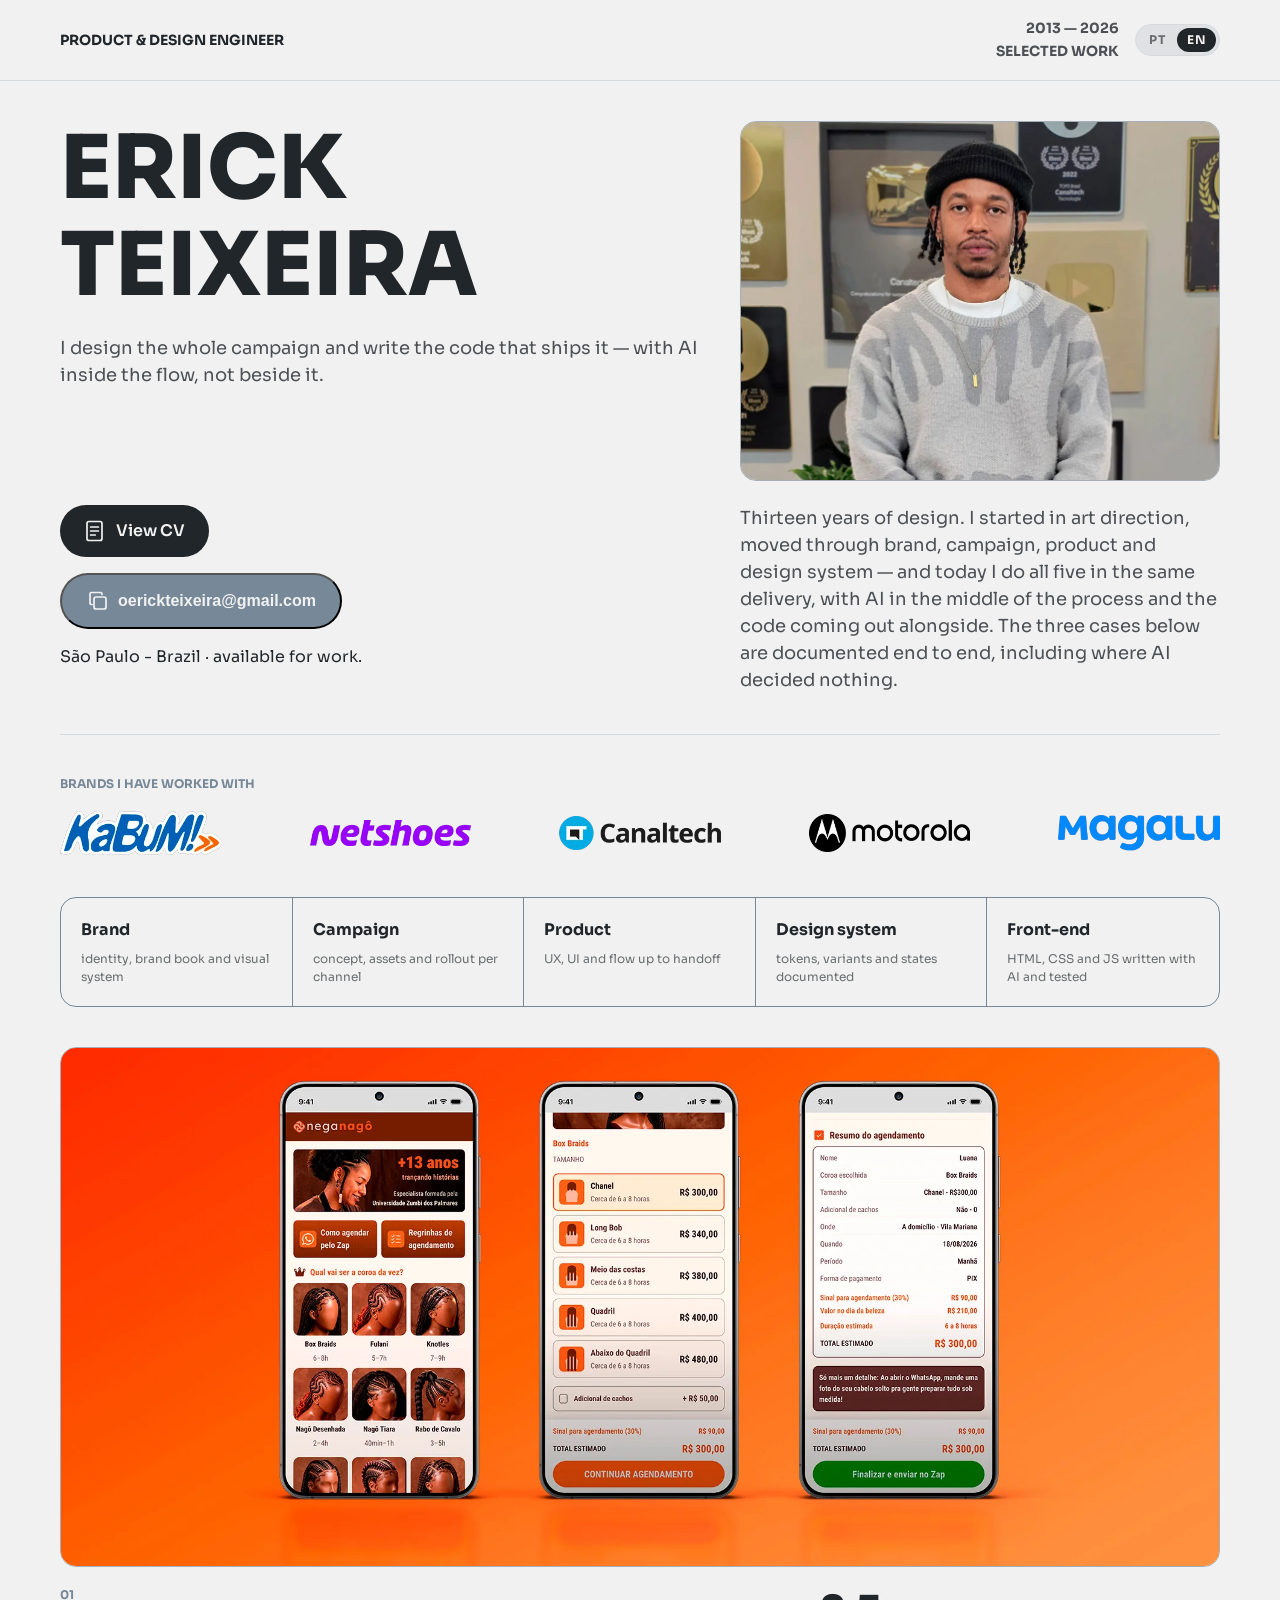
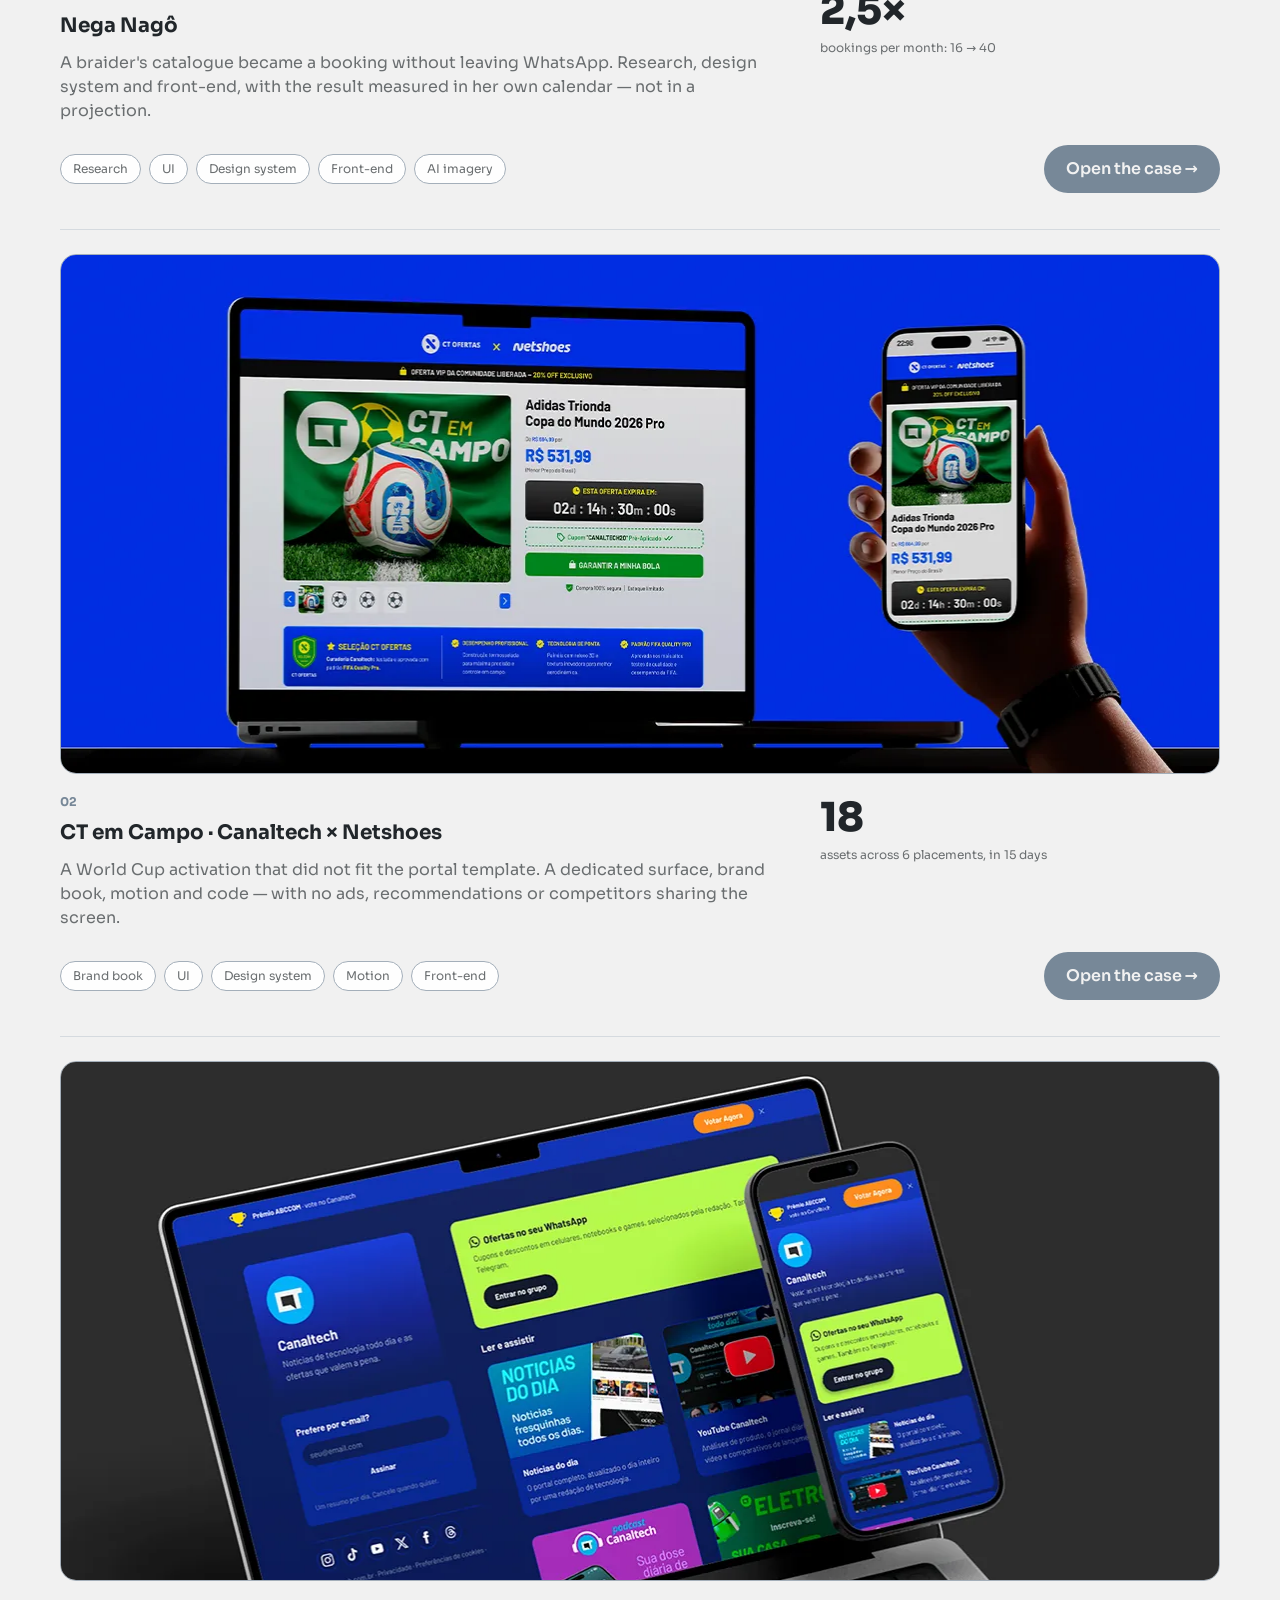
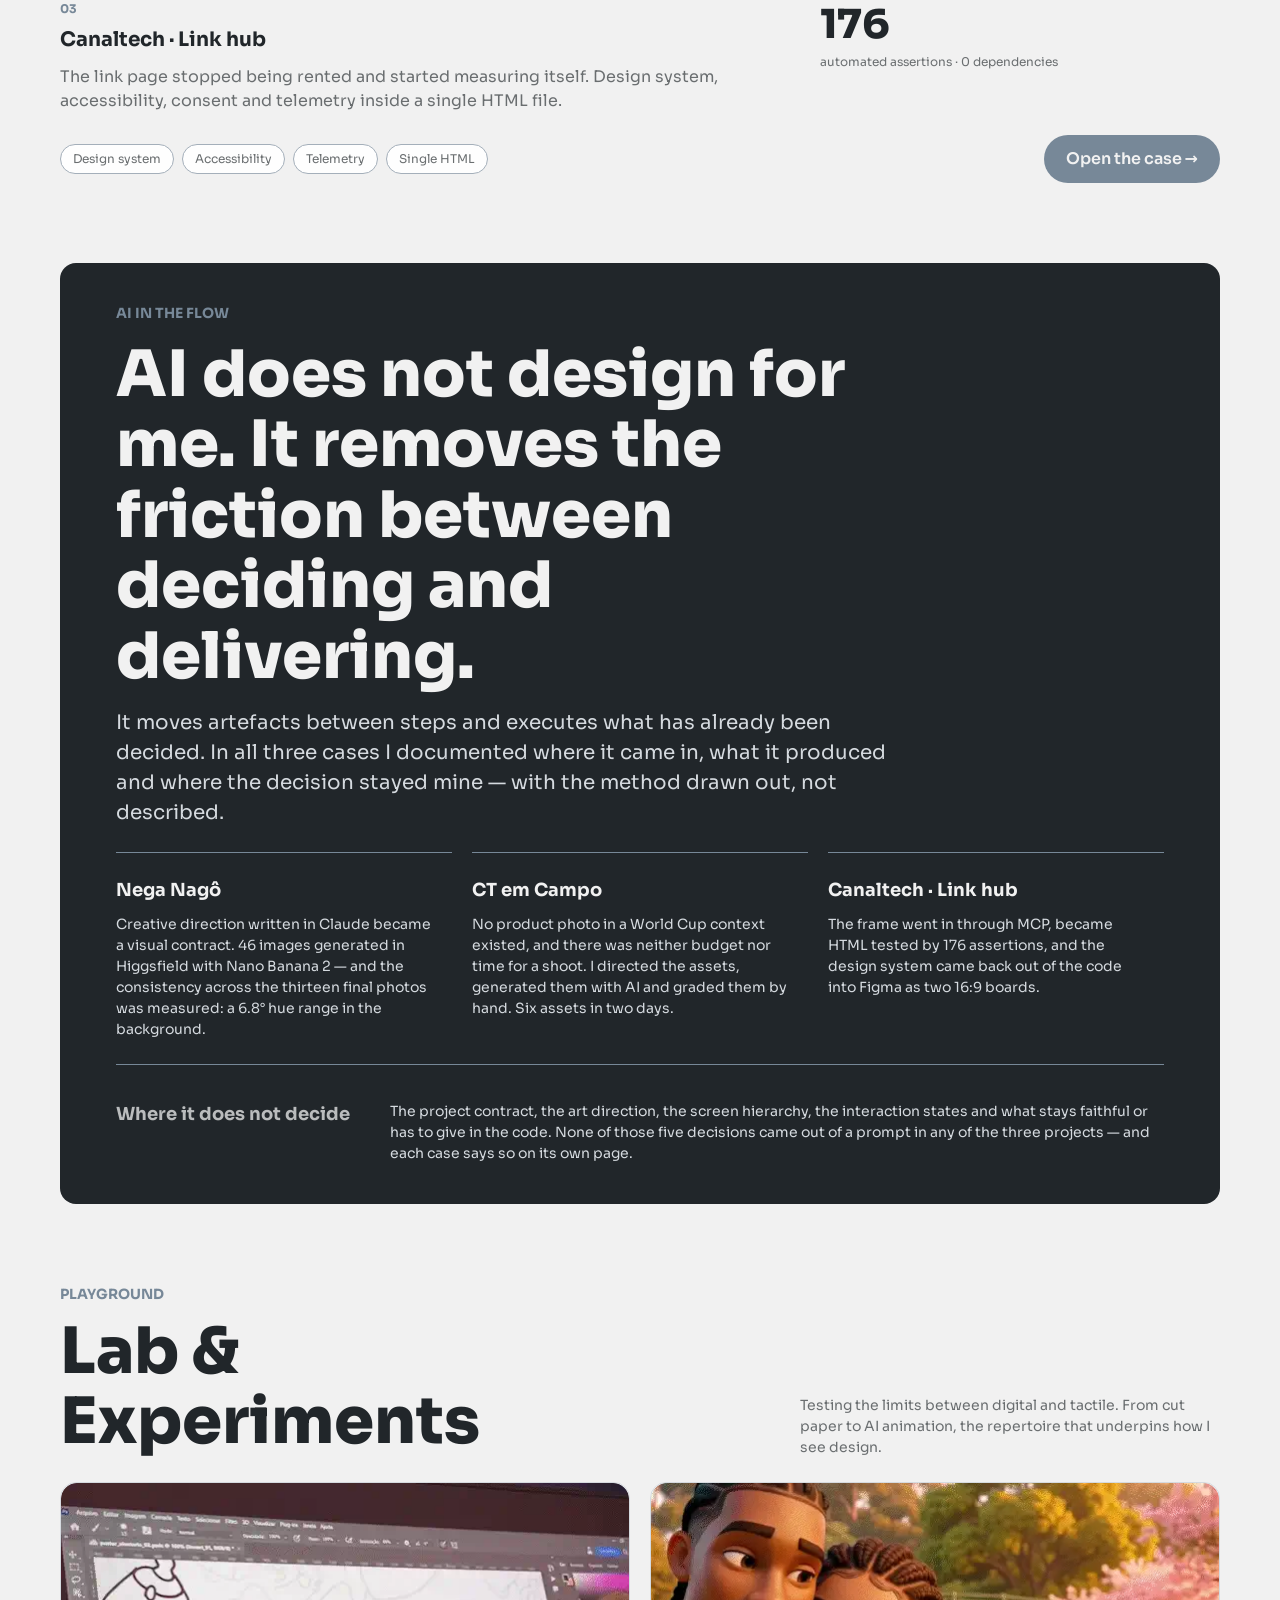
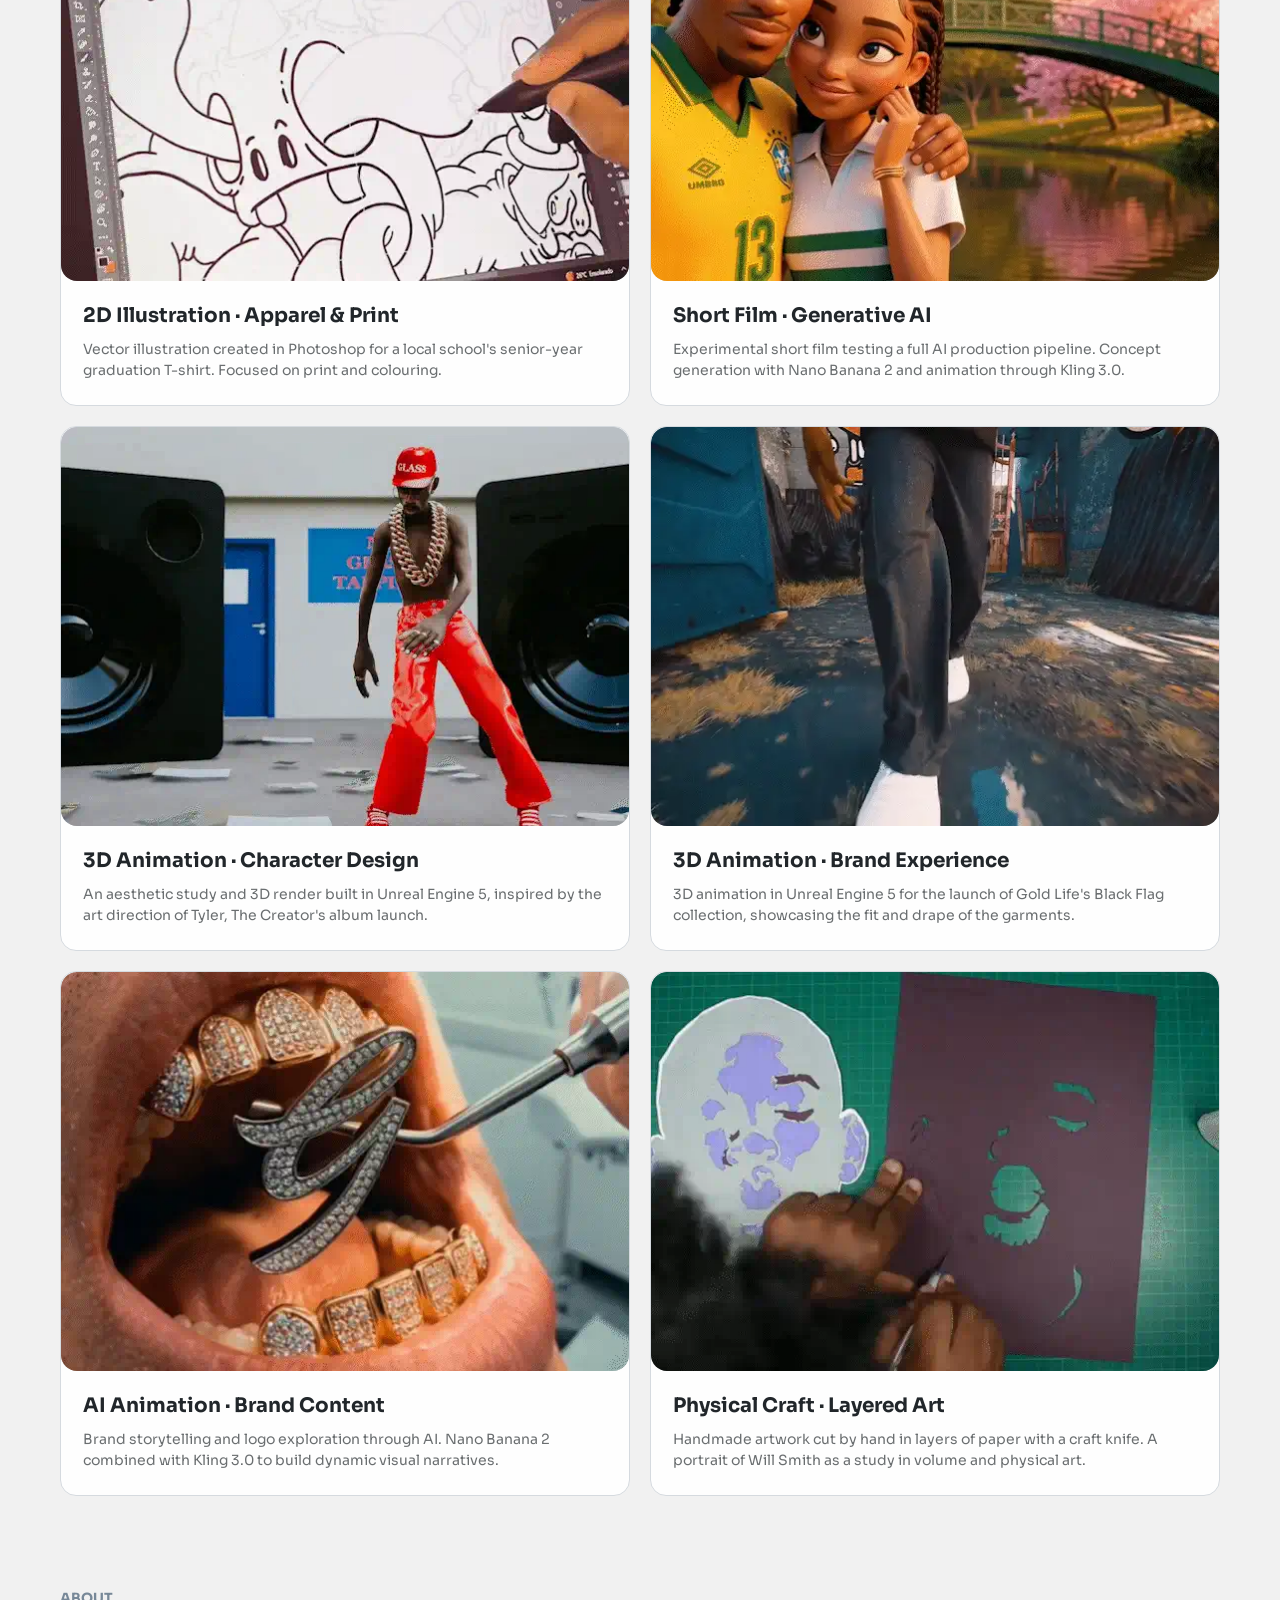
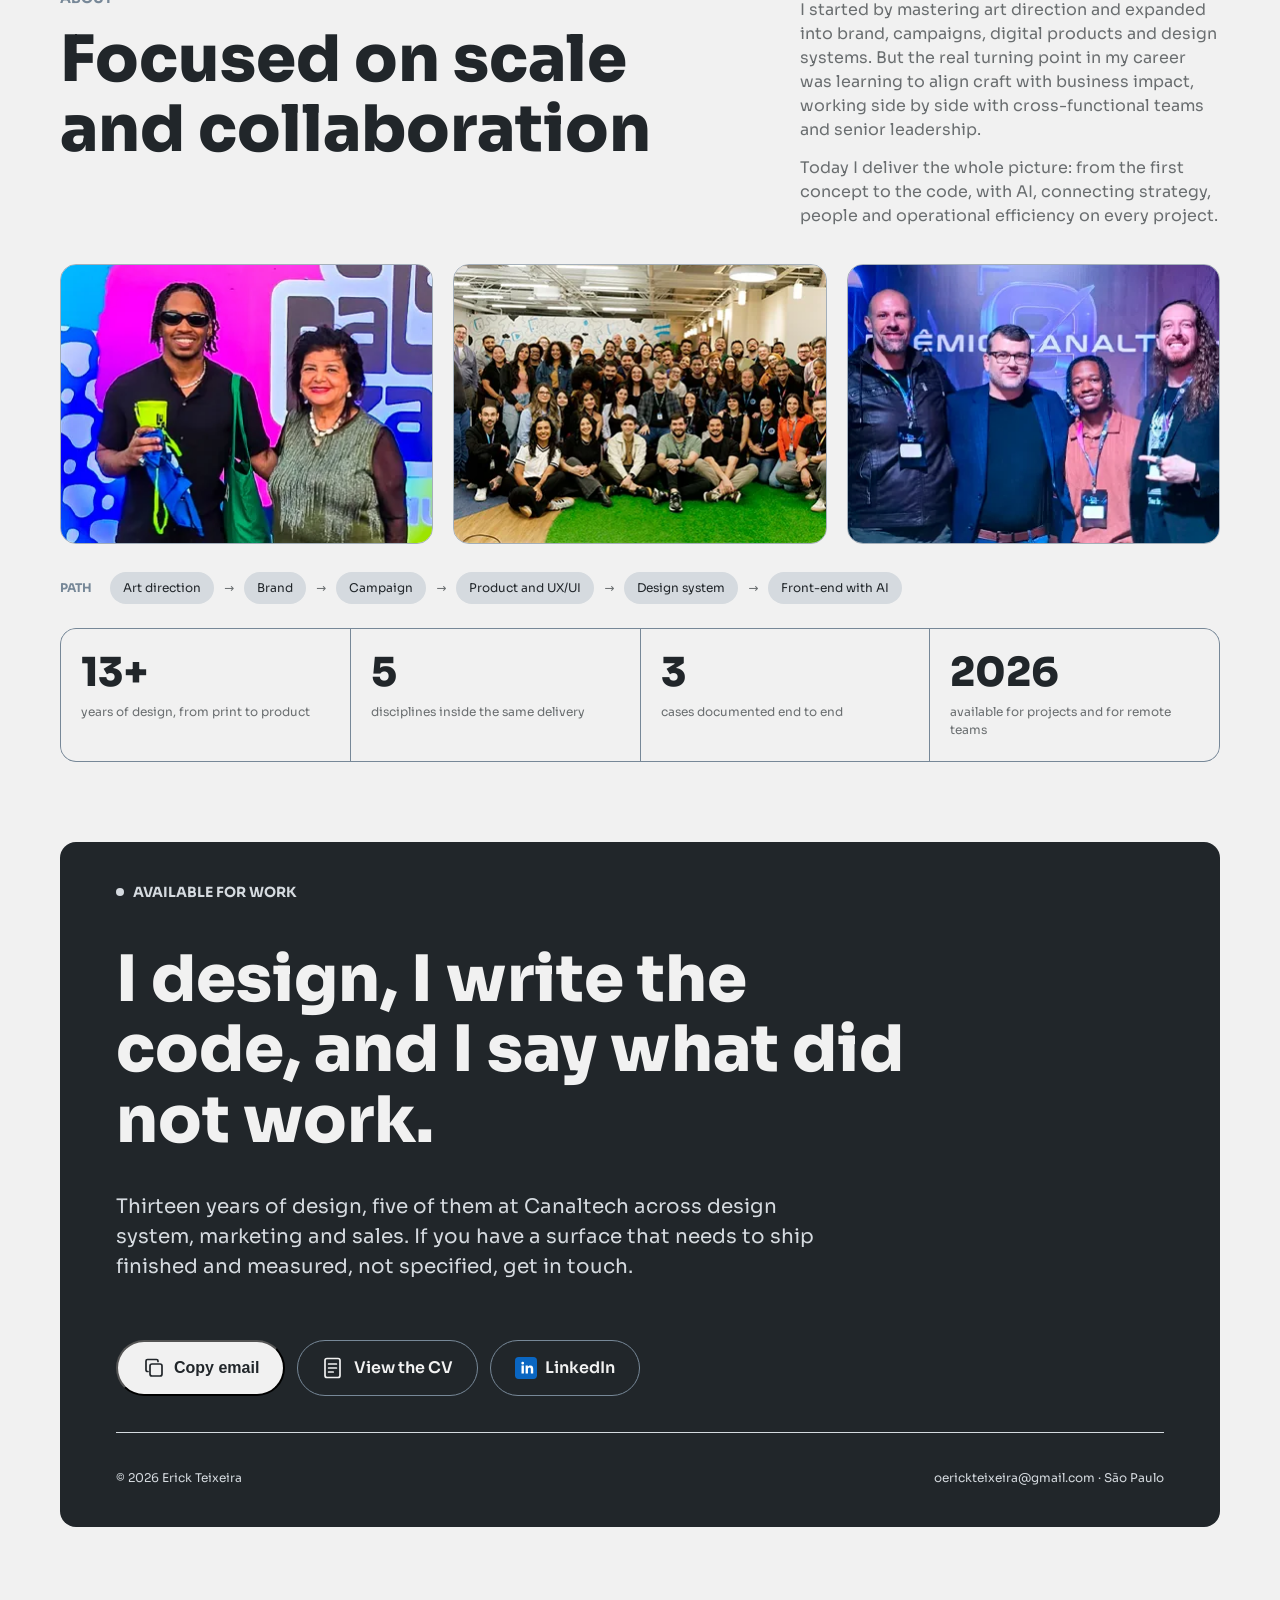
==== commit f3ca2311: "fix: alinhamento da ficha e das imagens, currículo novo e site em PT/EN Alinhamento (era o que apare" ====
--- a/docs/index.html
+++ b/docs/index.html
@@ -76,6 +76,9 @@
 }
 img{max-width:100%;display:block}
 p{margin:0}
+/* o navegador recua <dd> e <figure> em 40px por padrão. No Figma tudo começa
+   na mesma margem, então o recuo tem que sair. */
+dl,dt,dd,figure,blockquote{margin:0}
 h1,h2,h3{margin:0;font-weight:700}
 a{color:inherit;text-decoration:none}
 ul{margin:0;padding:0;list-style:none}
@@ -398,7 +401,7 @@
 
   <div class="hero__bio">
     <div class="contato">
-      <a class="btn btn--dark" href="https://drive.google.com/file/d/193hnqVBzl9iG8hfwDgnNSi9pxmla_MYO/view?usp=sharing" target="_blank" rel="noopener">
+      <a class="btn btn--dark" href="https://drive.google.com/file/d/1fOA2GRwlvkM8g6n0hKdpMAUngW7WzRoP/view?usp=sharing" target="_blank" rel="noopener">
         <svg width="24" height="24" viewBox="0 0 24 24" fill="none" aria-hidden="true">
           <rect x="3" y="2.5" width="15" height="19" rx="2" stroke="currentColor" stroke-width="1.7"/>
           <path d="M6.6 8h7.8M6.6 12h7.8M6.6 16h4.6" stroke="currentColor" stroke-width="1.7" stroke-linecap="round"/>
@@ -721,7 +724,7 @@
         </svg>
         <span class="btn__t">Copiar e-mail</span>
       </button>
-      <a class="btn btn--ghost" href="https://drive.google.com/file/d/193hnqVBzl9iG8hfwDgnNSi9pxmla_MYO/view?usp=sharing" target="_blank" rel="noopener">
+      <a class="btn btn--ghost" href="https://drive.google.com/file/d/1fOA2GRwlvkM8g6n0hKdpMAUngW7WzRoP/view?usp=sharing" target="_blank" rel="noopener">
         <svg width="24" height="24" viewBox="0 0 24 24" fill="none" aria-hidden="true">
           <rect x="3" y="2.5" width="15" height="19" rx="2" stroke="currentColor" stroke-width="1.7"/>
           <path d="M6.6 8h7.8M6.6 12h7.8M6.6 16h4.6" stroke="currentColor" stroke-width="1.7" stroke-linecap="round"/>
@@ -753,6 +756,7 @@
 .toast[data-show]{opacity:1;transform:translate(-50%,0)}
 </style>
 
+<script src="assets/i18n.js"></script>
 <script>
 (function () {
   'use strict';
@@ -794,8 +798,8 @@
     btn.addEventListener('click', function () {
       var email = btn.getAttribute('data-email');
       var feito = function () {
-        if (alvo) alvo.textContent = 'E-mail copiado';
-        toast('E-mail copiado: ' + email);
+        if (alvo) alvo.textContent = (window.__t ? window.__t('E-mail copiado') : 'E-mail copiado');
+        toast((window.__t ? window.__t('E-mail copiado: ') : 'E-mail copiado: ') + email);
         clearTimeout(voltar);
         voltar = setTimeout(function () { if (alvo) alvo.textContent = original; }, 2400);
       };
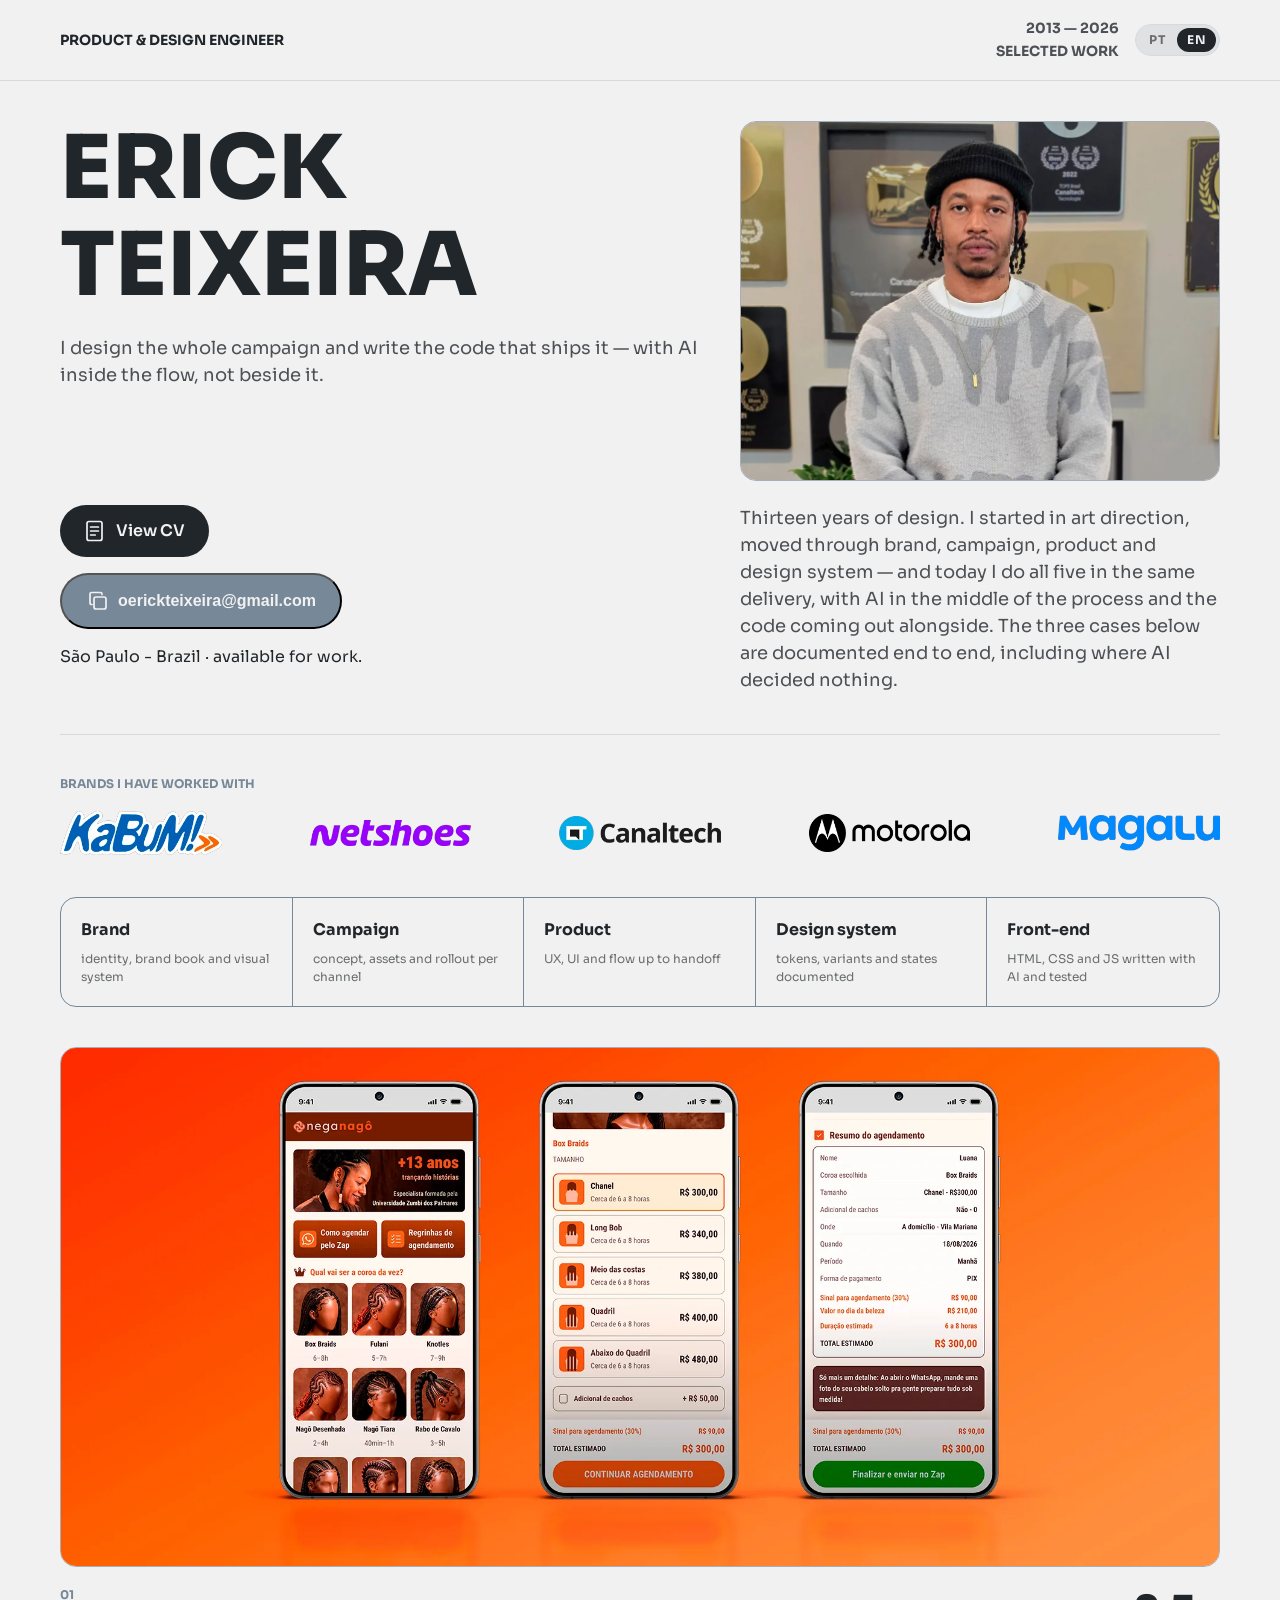
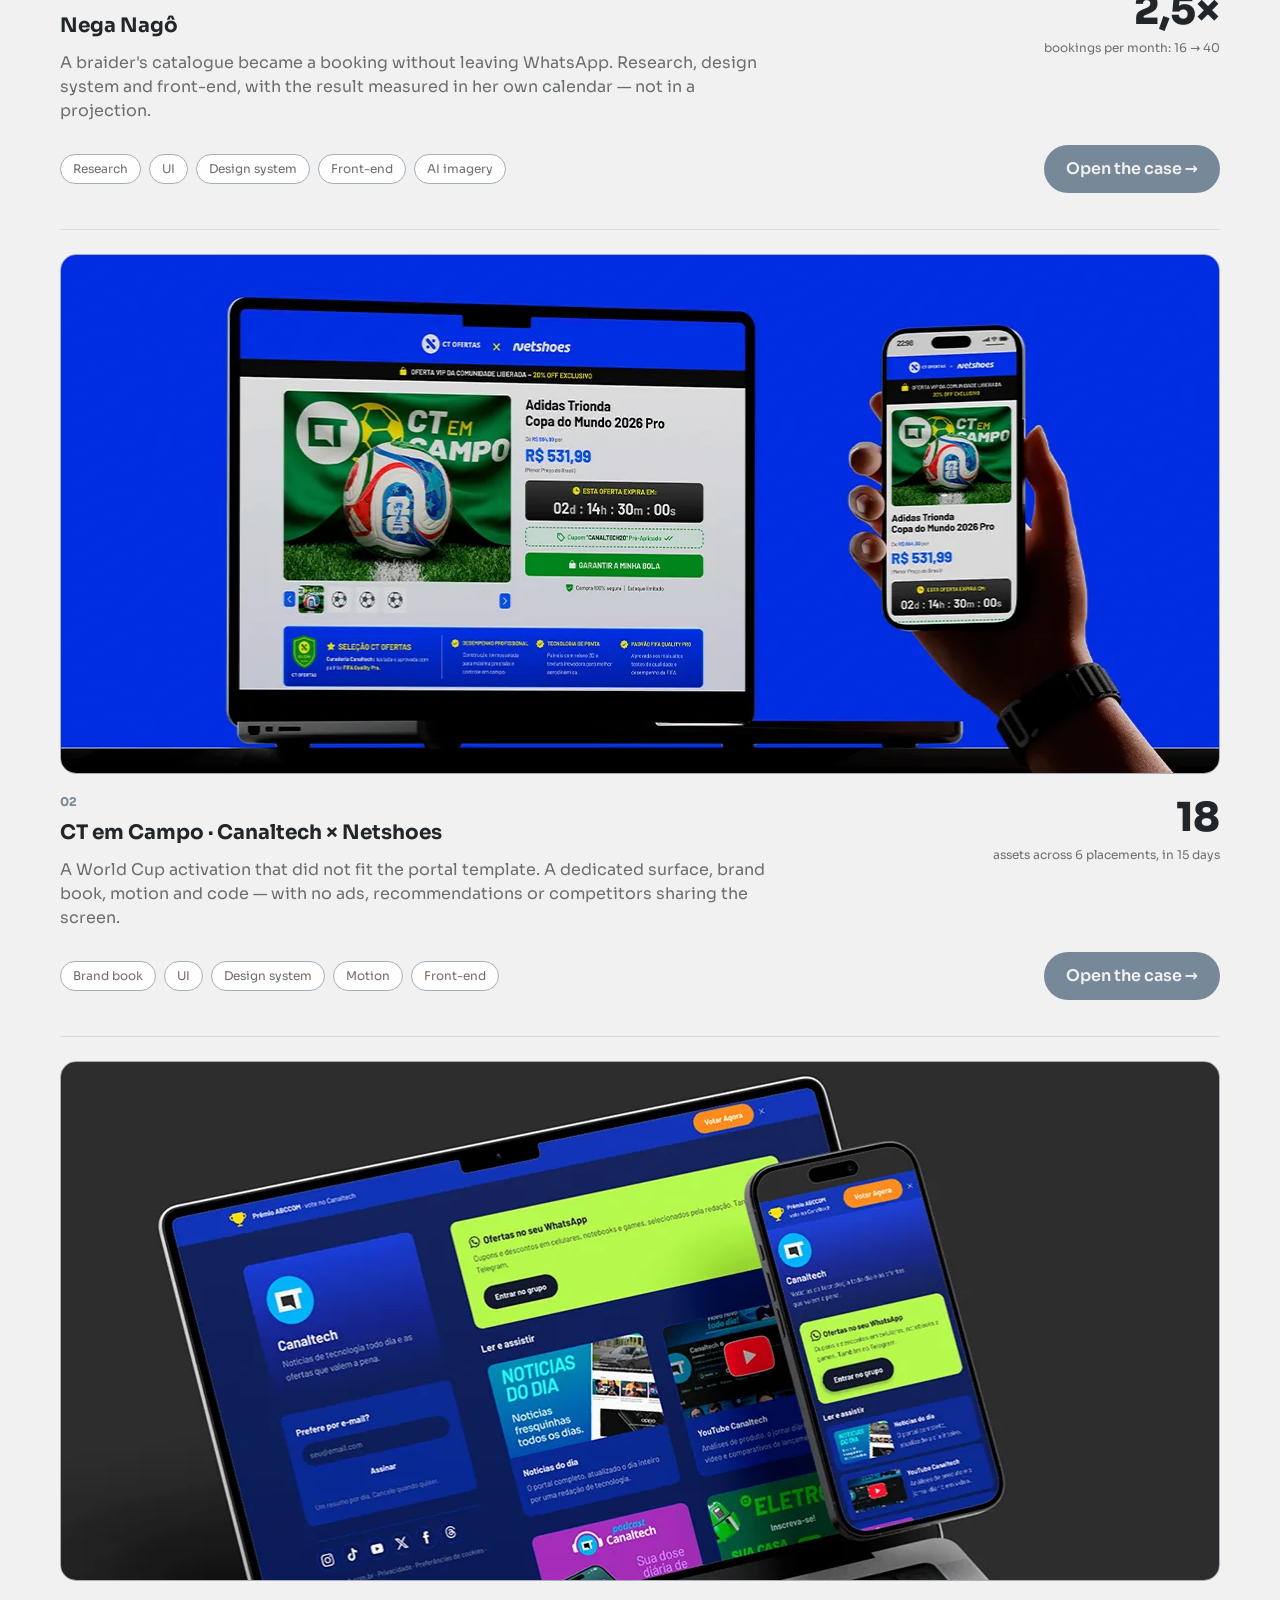
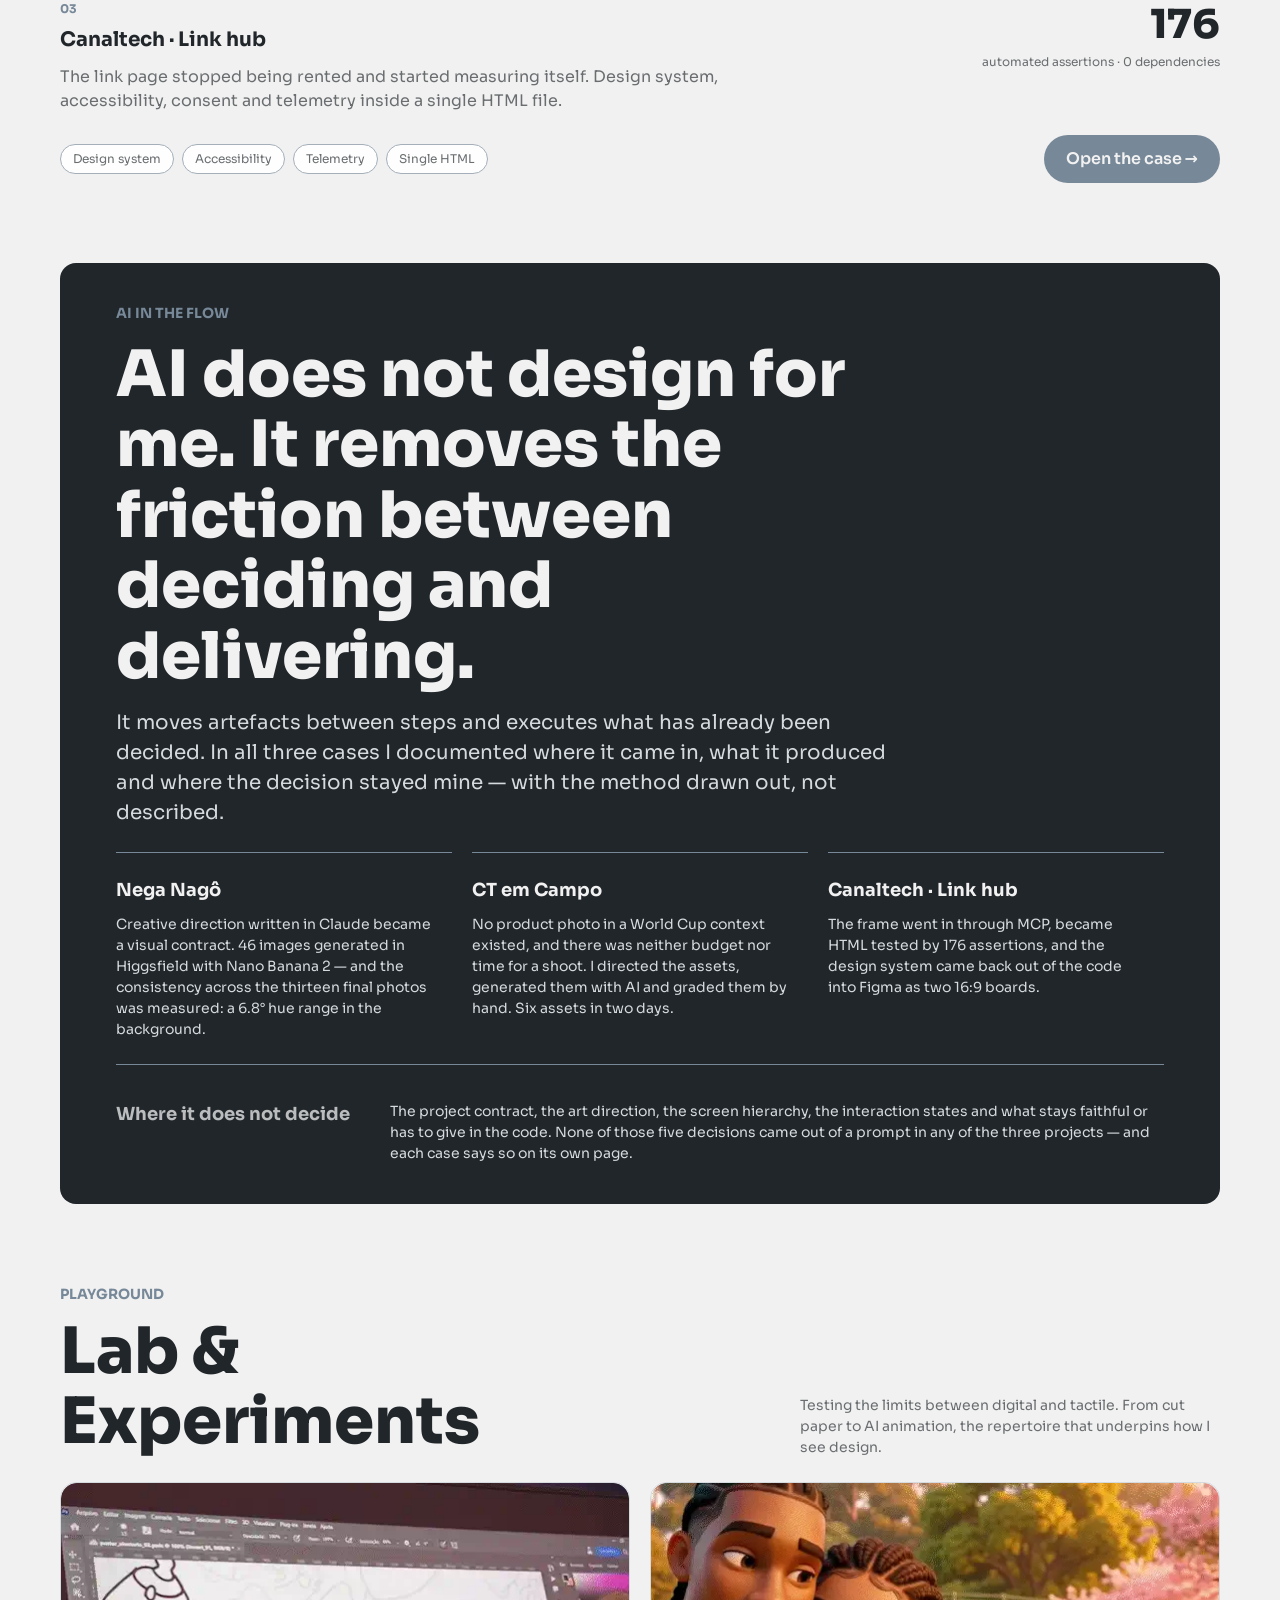
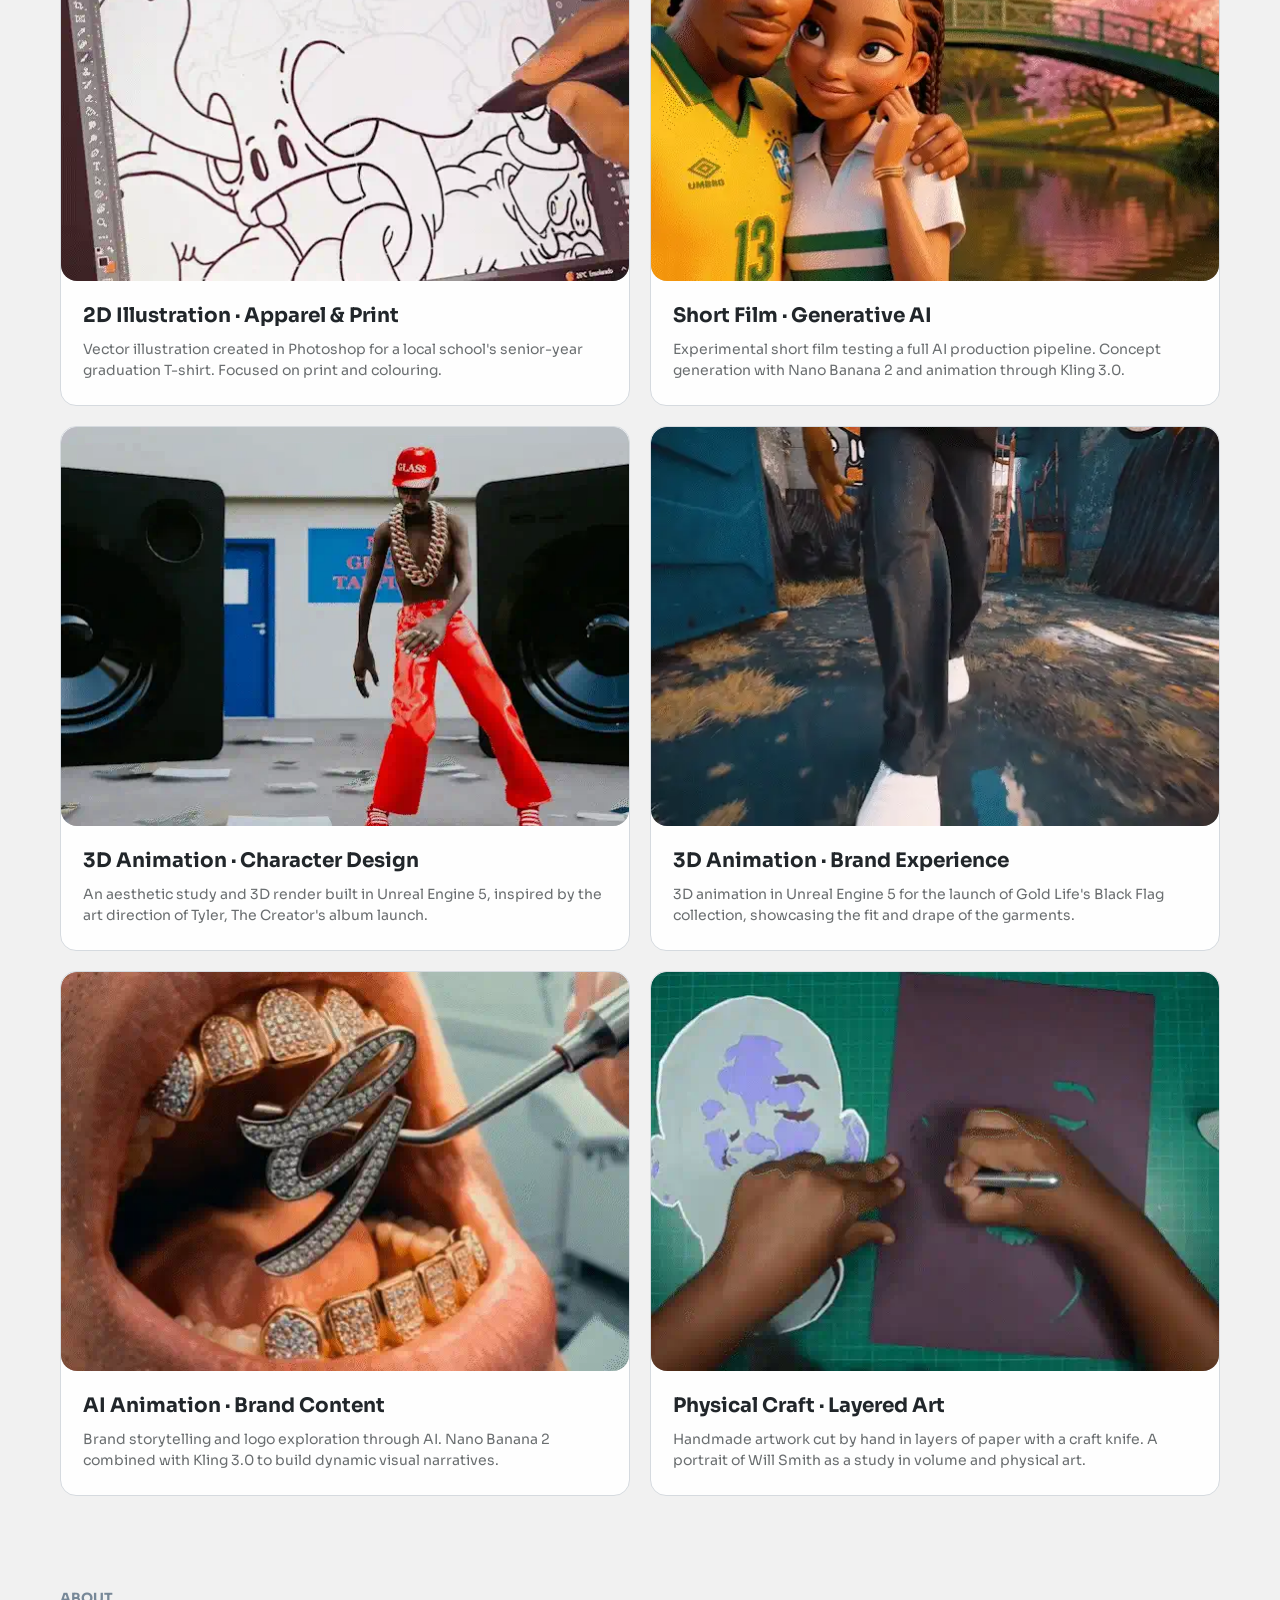
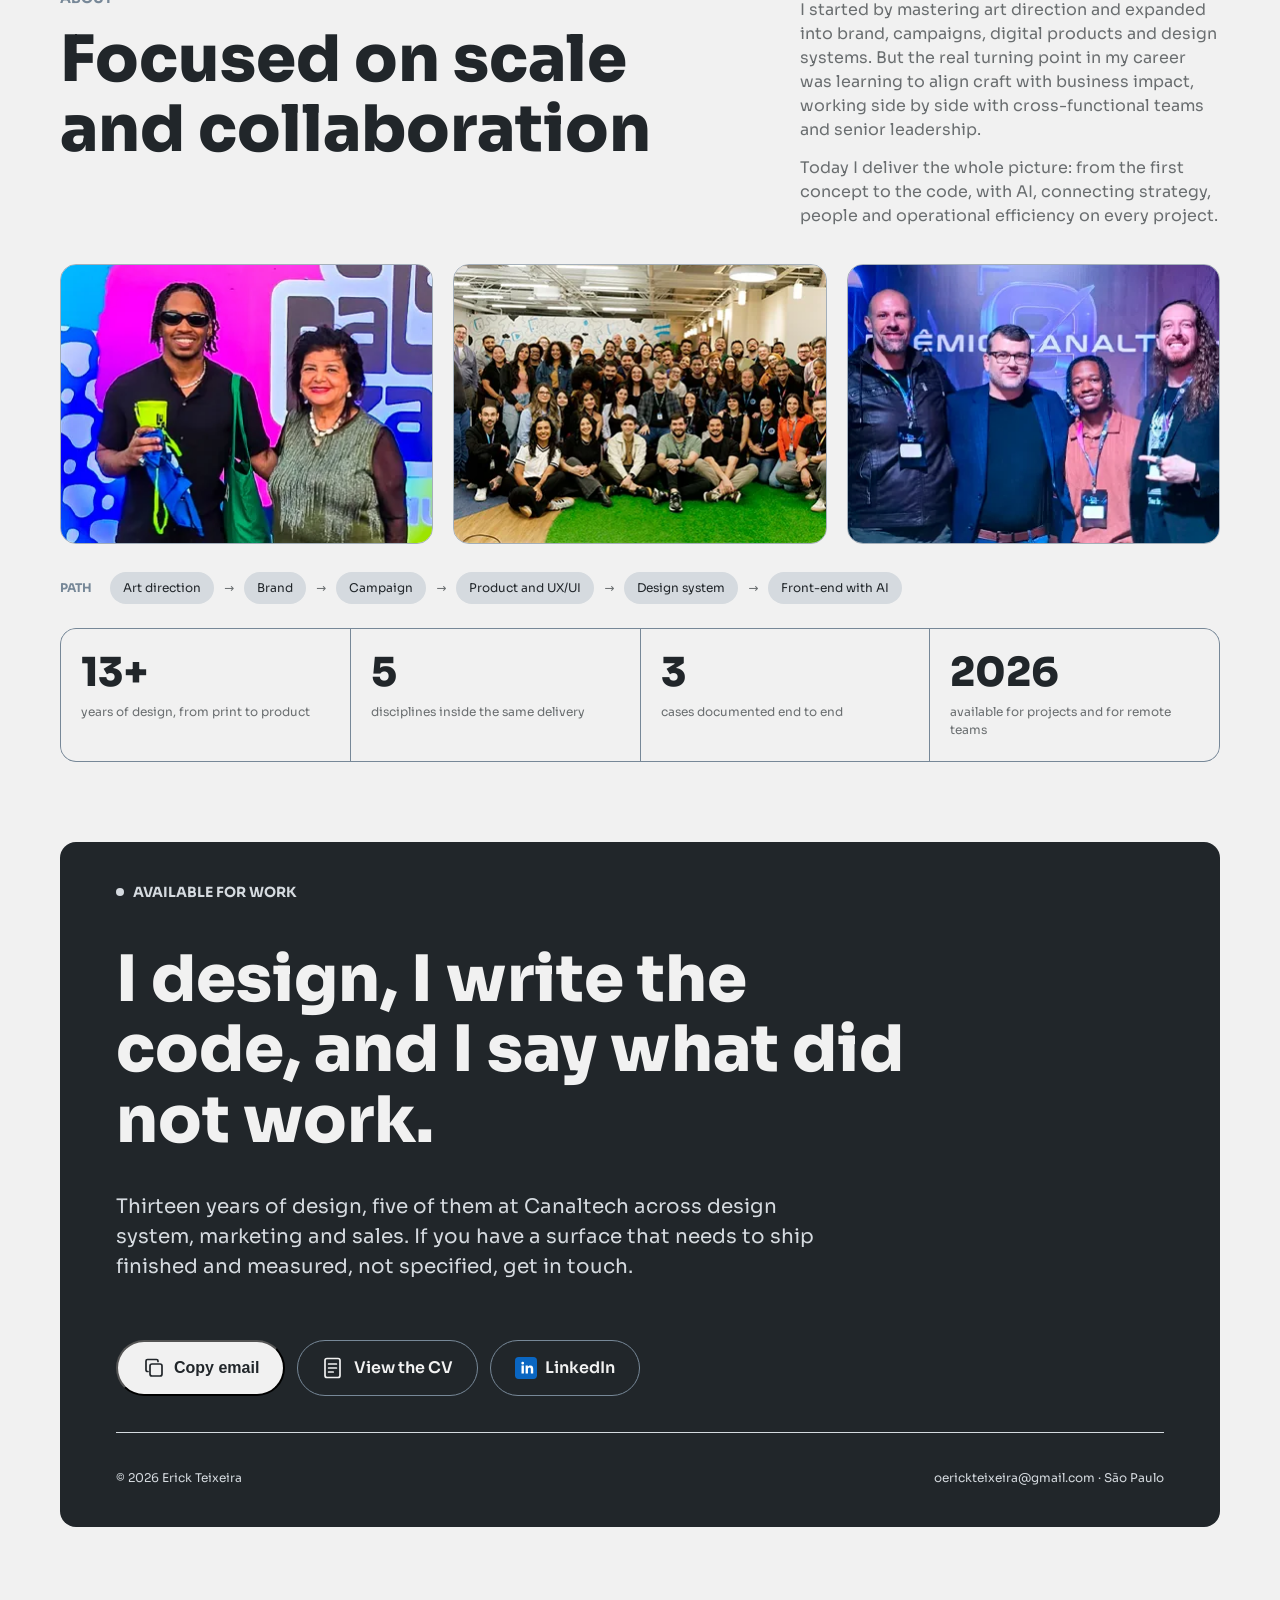
==== commit 5db05934: "fix: a métrica do card da home encosta na margem direita No Figma (277:6855) o bloco de texto vai de" ====
--- a/docs/index.html
+++ b/docs/index.html
@@ -185,9 +185,11 @@
 .proj:focus-visible{outline:2px solid var(--ink);outline-offset:6px;border-radius:8px}
 .proj:last-child{border-bottom:0;padding-bottom:0}
 .proj__capa{height:520px}
-.proj__meta{display:grid;grid-template-columns:720px 340px;gap:40px;align-items:start}
+.proj__meta{display:grid;grid-template-columns:minmax(0,720fr) minmax(0,340fr);gap:100px;
+  align-items:start}
 .proj__txt{display:flex;flex-direction:column;gap:10px}
-.proj__metrica{display:flex;flex-direction:column;gap:6px}
+/* número e legenda alinhados à direita, encostados na margem (277:6860) */
+.proj__metrica{display:flex;flex-direction:column;align-items:flex-end;gap:6px;text-align:right}
 .proj__metrica .p12{color:var(--body)}
 .proj__acao{display:flex;align-items:center;justify-content:space-between;gap:20px}
 .chips{display:flex;flex-wrap:wrap;gap:8px}
@@ -261,7 +263,7 @@
 @media (max-width:1279px){
   .hero__top,.hero__bio{grid-template-columns:minmax(0,640fr) minmax(0,480fr);gap:32px}
   .sobre__head{grid-template-columns:minmax(0,700fr) minmax(0,420fr);gap:32px}
-  .proj__meta{grid-template-columns:minmax(0,720fr) minmax(0,340fr);gap:32px}
+  .proj__meta{gap:56px}
   .marcas__row{gap:40px}
   .painel{padding:36px 40px}
 }
@@ -280,7 +282,9 @@
   .provas{grid-template-columns:1fr;gap:0}
   .prova{padding:20px 0}
   .proj__capa{height:400px}
+  /* empilhado, a métrica volta a alinhar à esquerda */
   .proj__meta{grid-template-columns:1fr;gap:20px}
+  .proj__metrica{align-items:flex-start;text-align:left}
   .grade{gap:16px}
   .tile__capa{height:320px}
   .sobre__head{grid-template-columns:1fr;gap:24px}
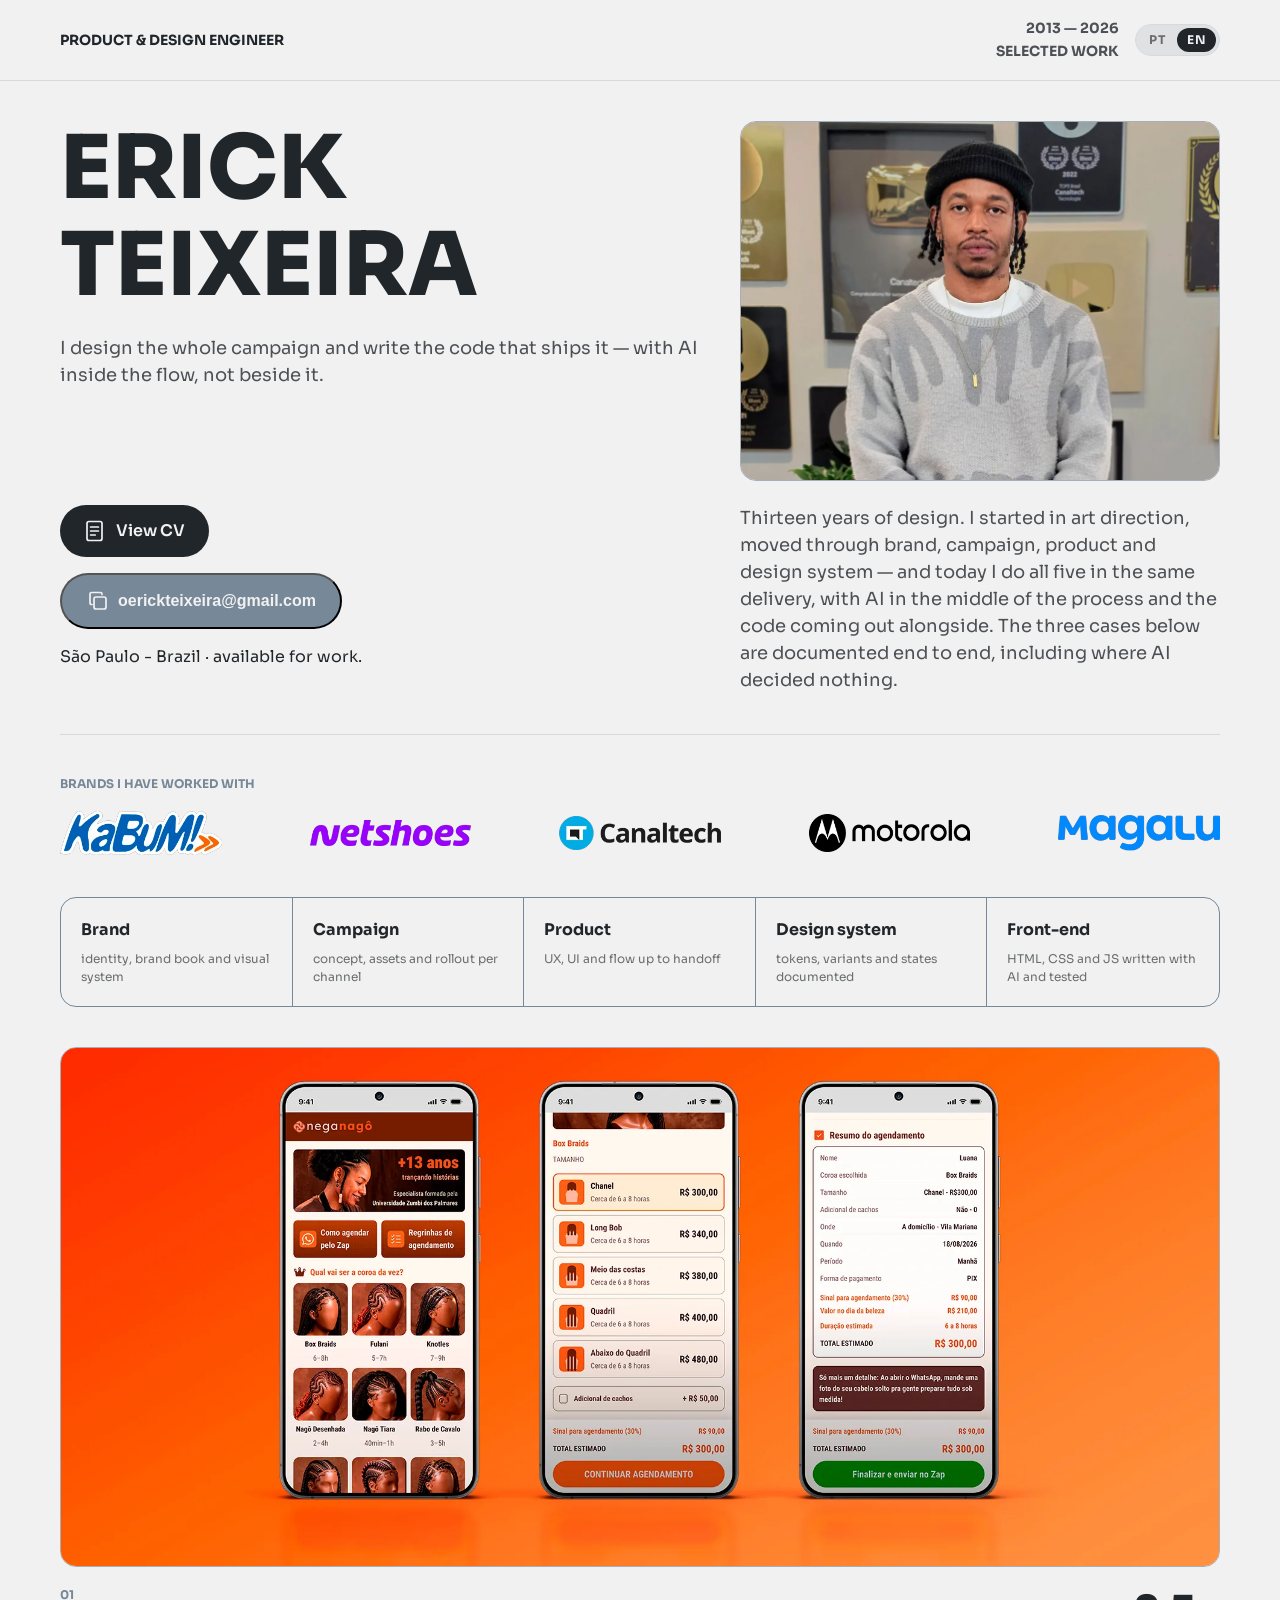
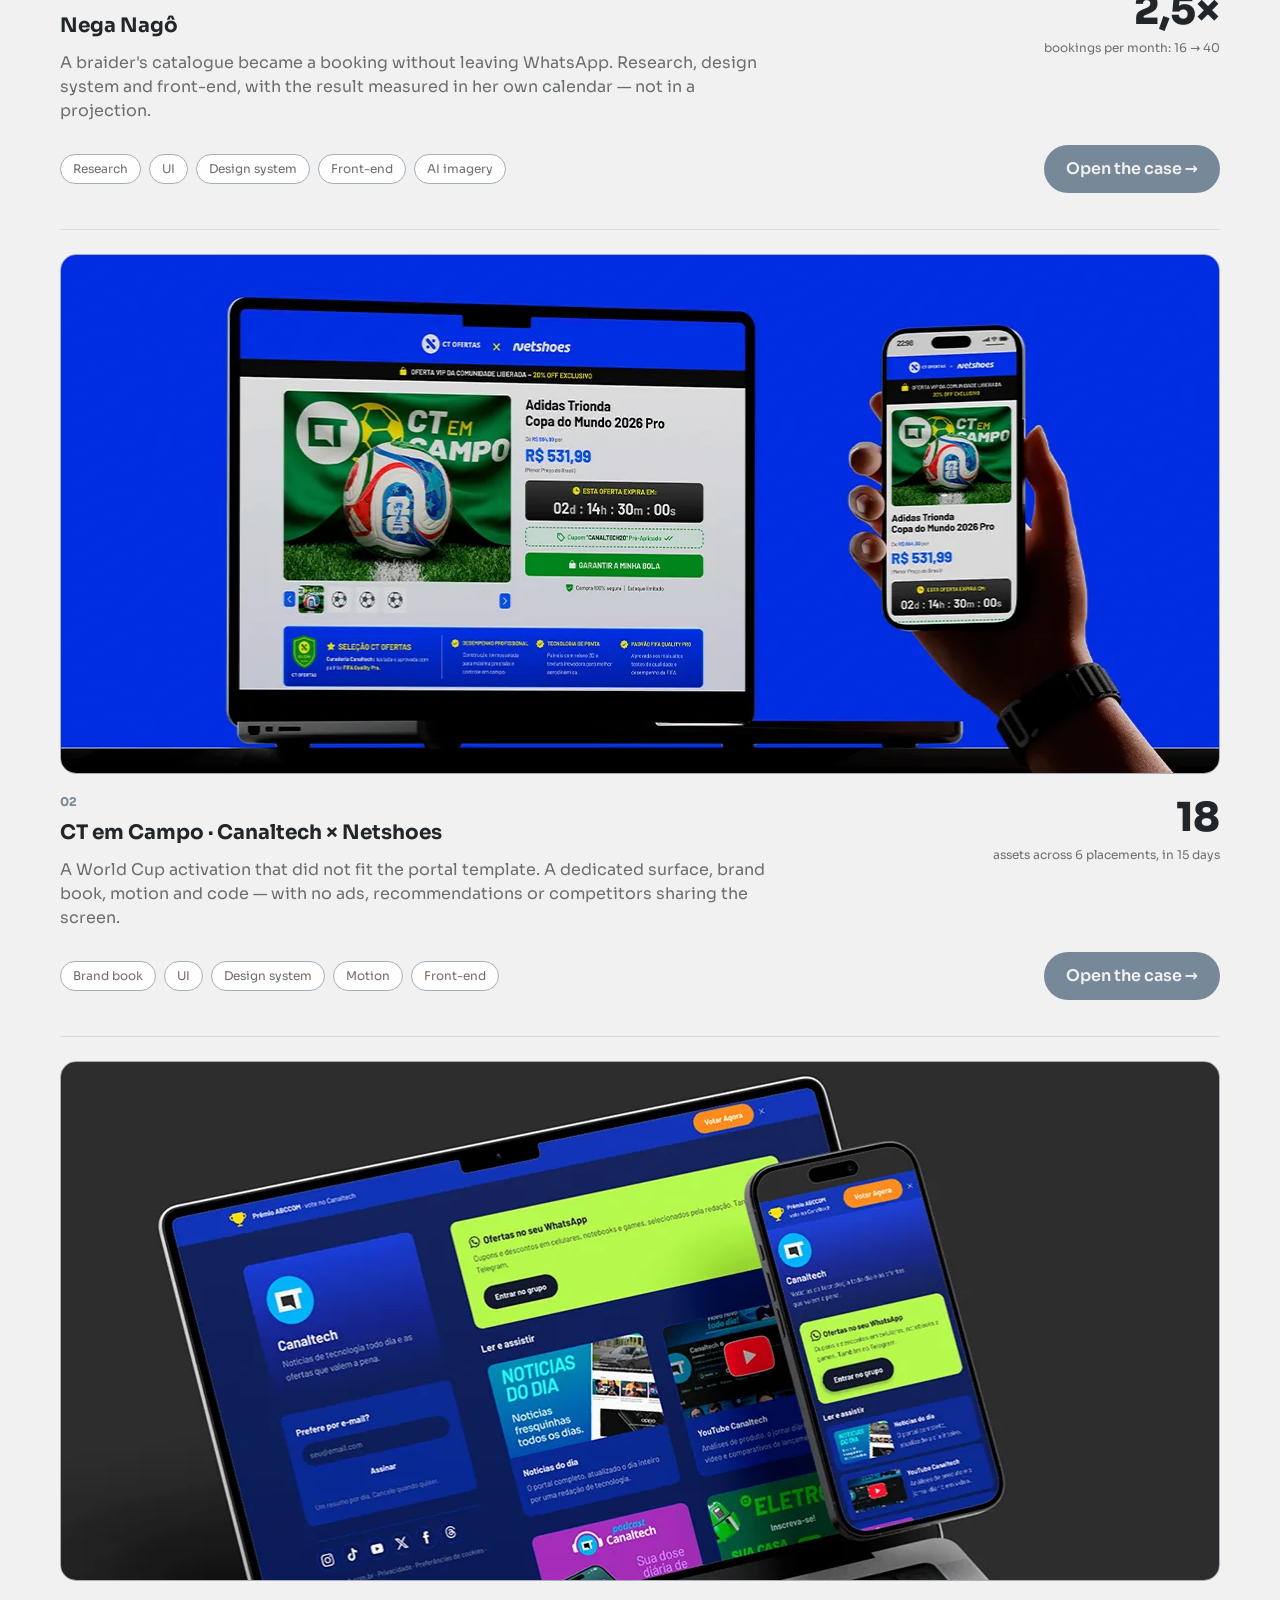
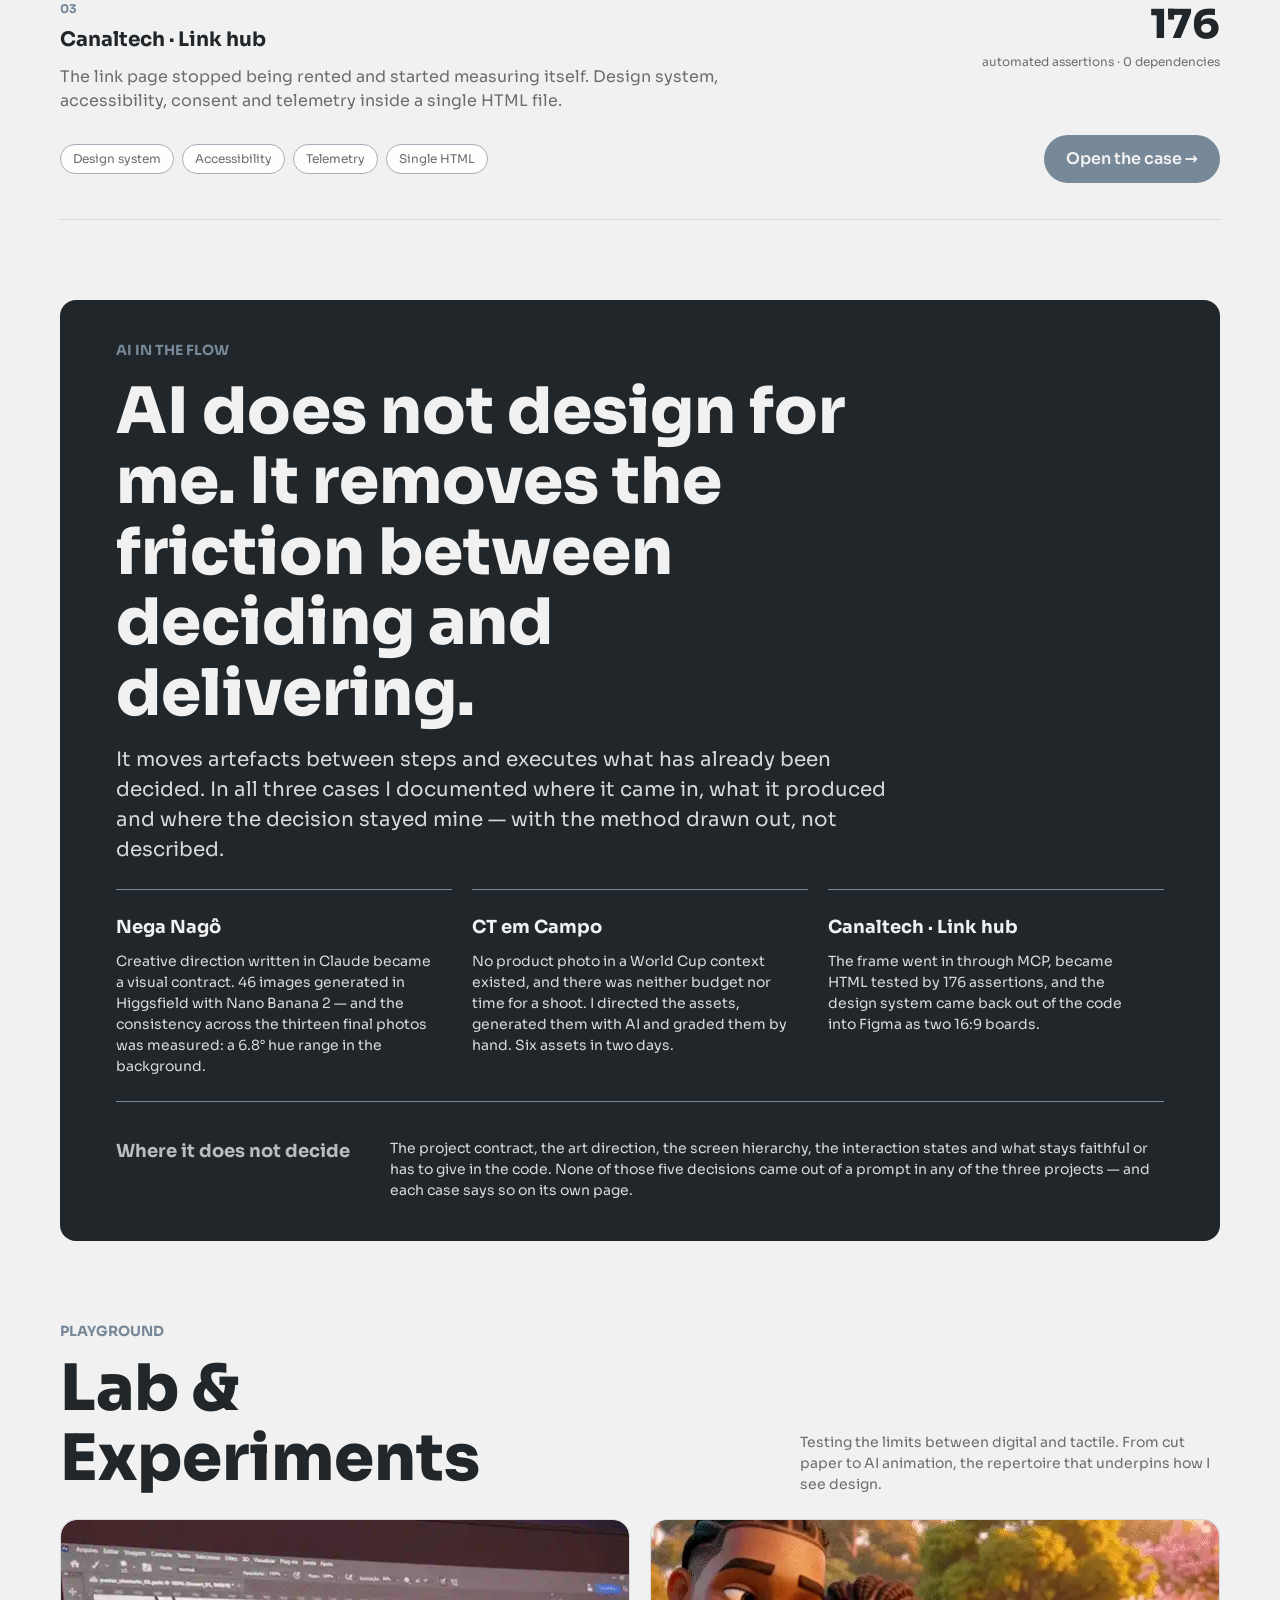
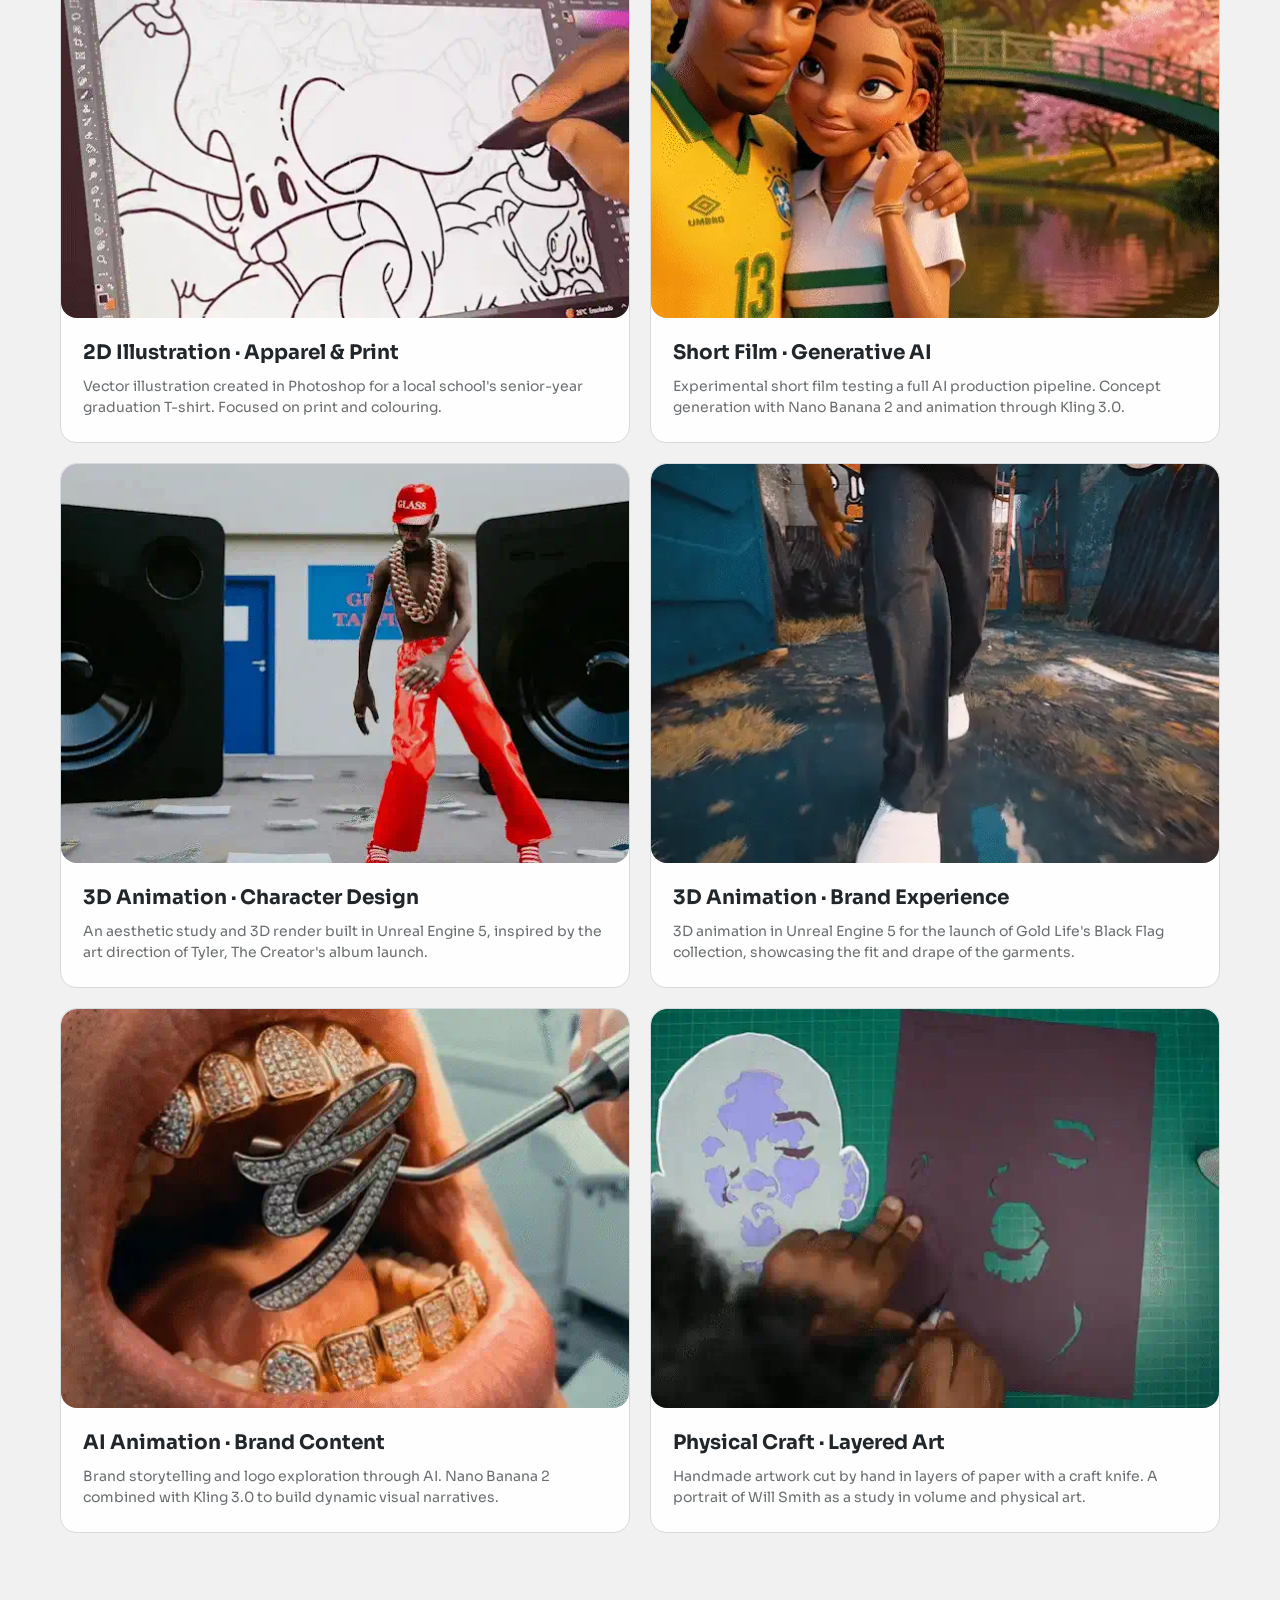
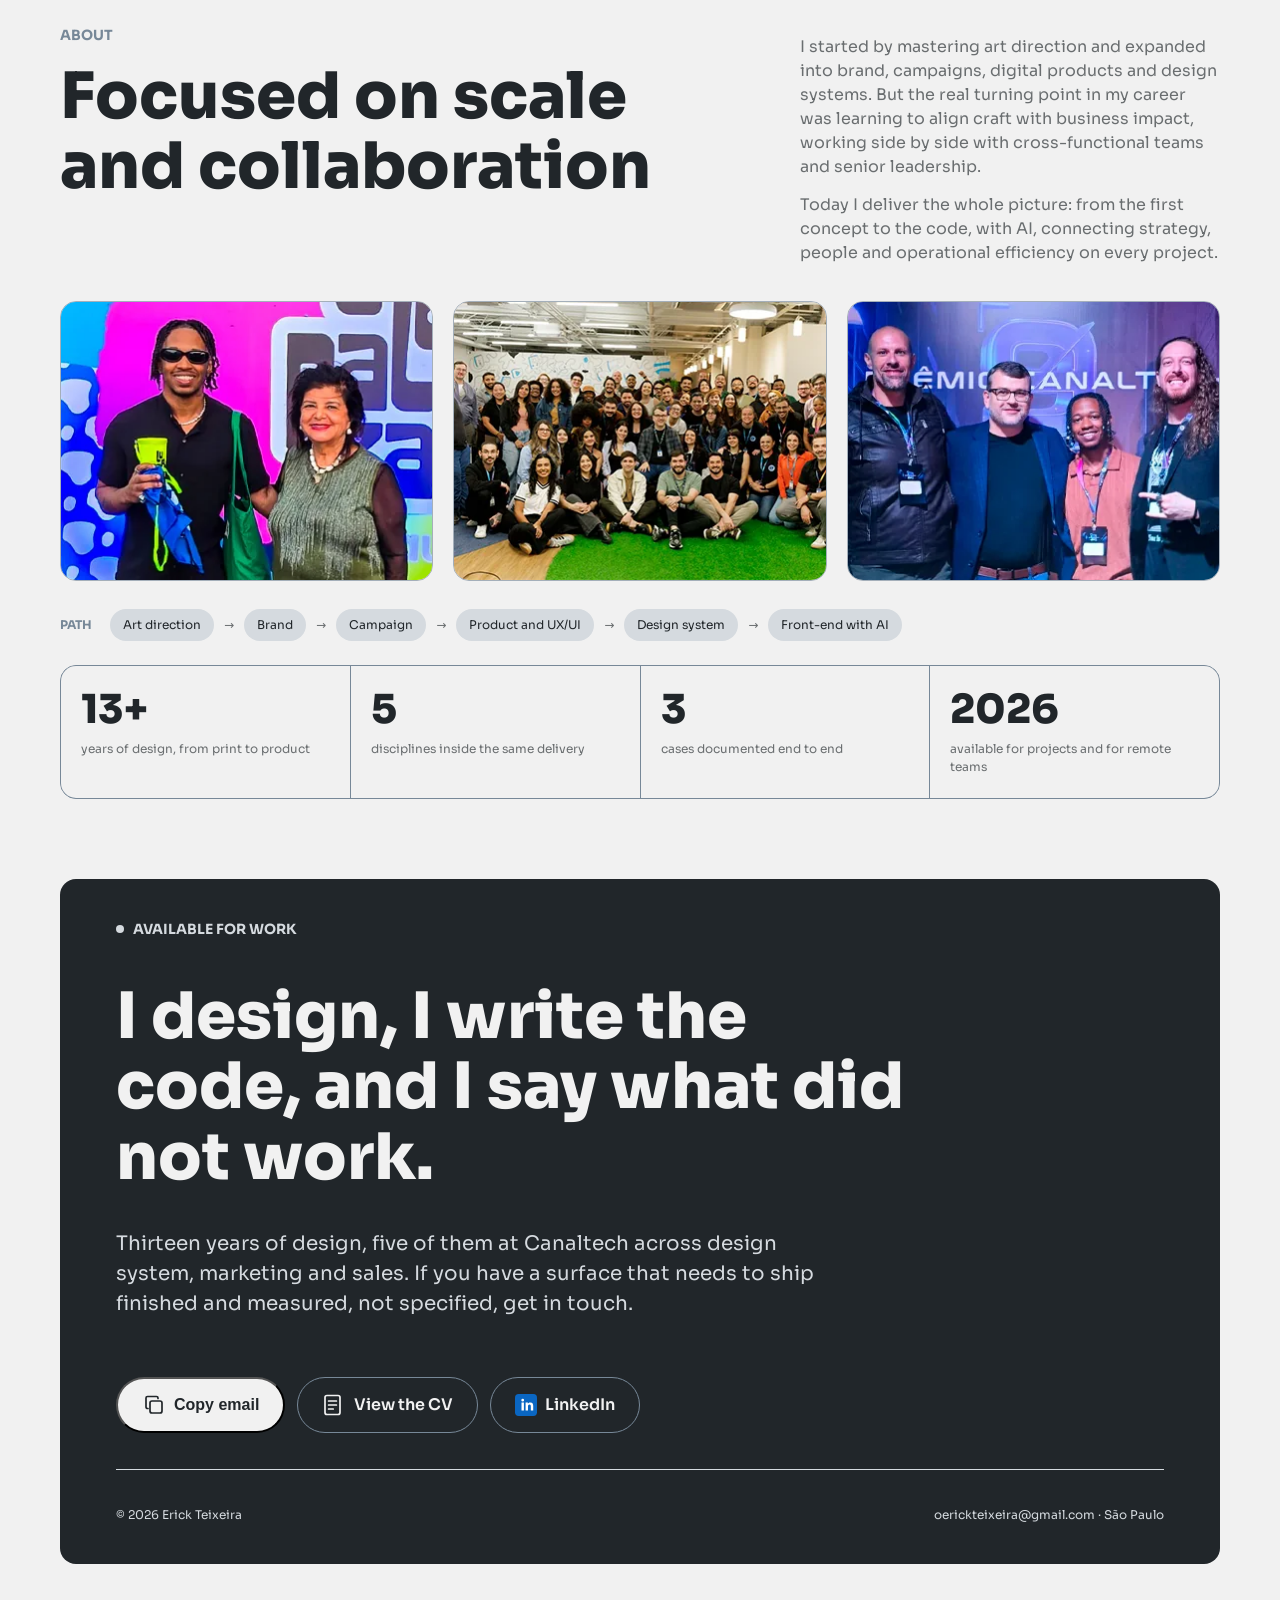
==== commit 846ea3f2: "fix: divisória do último card da home e quebras de linha perdidas na ficha em inglês Home: o último " ====
--- a/docs/index.html
+++ b/docs/index.html
@@ -183,7 +183,7 @@
 .proj:hover .shot img{transform:scale(1.012)}
 .proj .shot img{transition:transform .35s ease}
 .proj:focus-visible{outline:2px solid var(--ink);outline-offset:6px;border-radius:8px}
-.proj:last-child{border-bottom:0;padding-bottom:0}
+/* a divisória vale para os três cards, inclusive o último, antes do painel "IA no fluxo" */
 .proj__capa{height:520px}
 .proj__meta{display:grid;grid-template-columns:minmax(0,720fr) minmax(0,340fr);gap:100px;
   align-items:start}
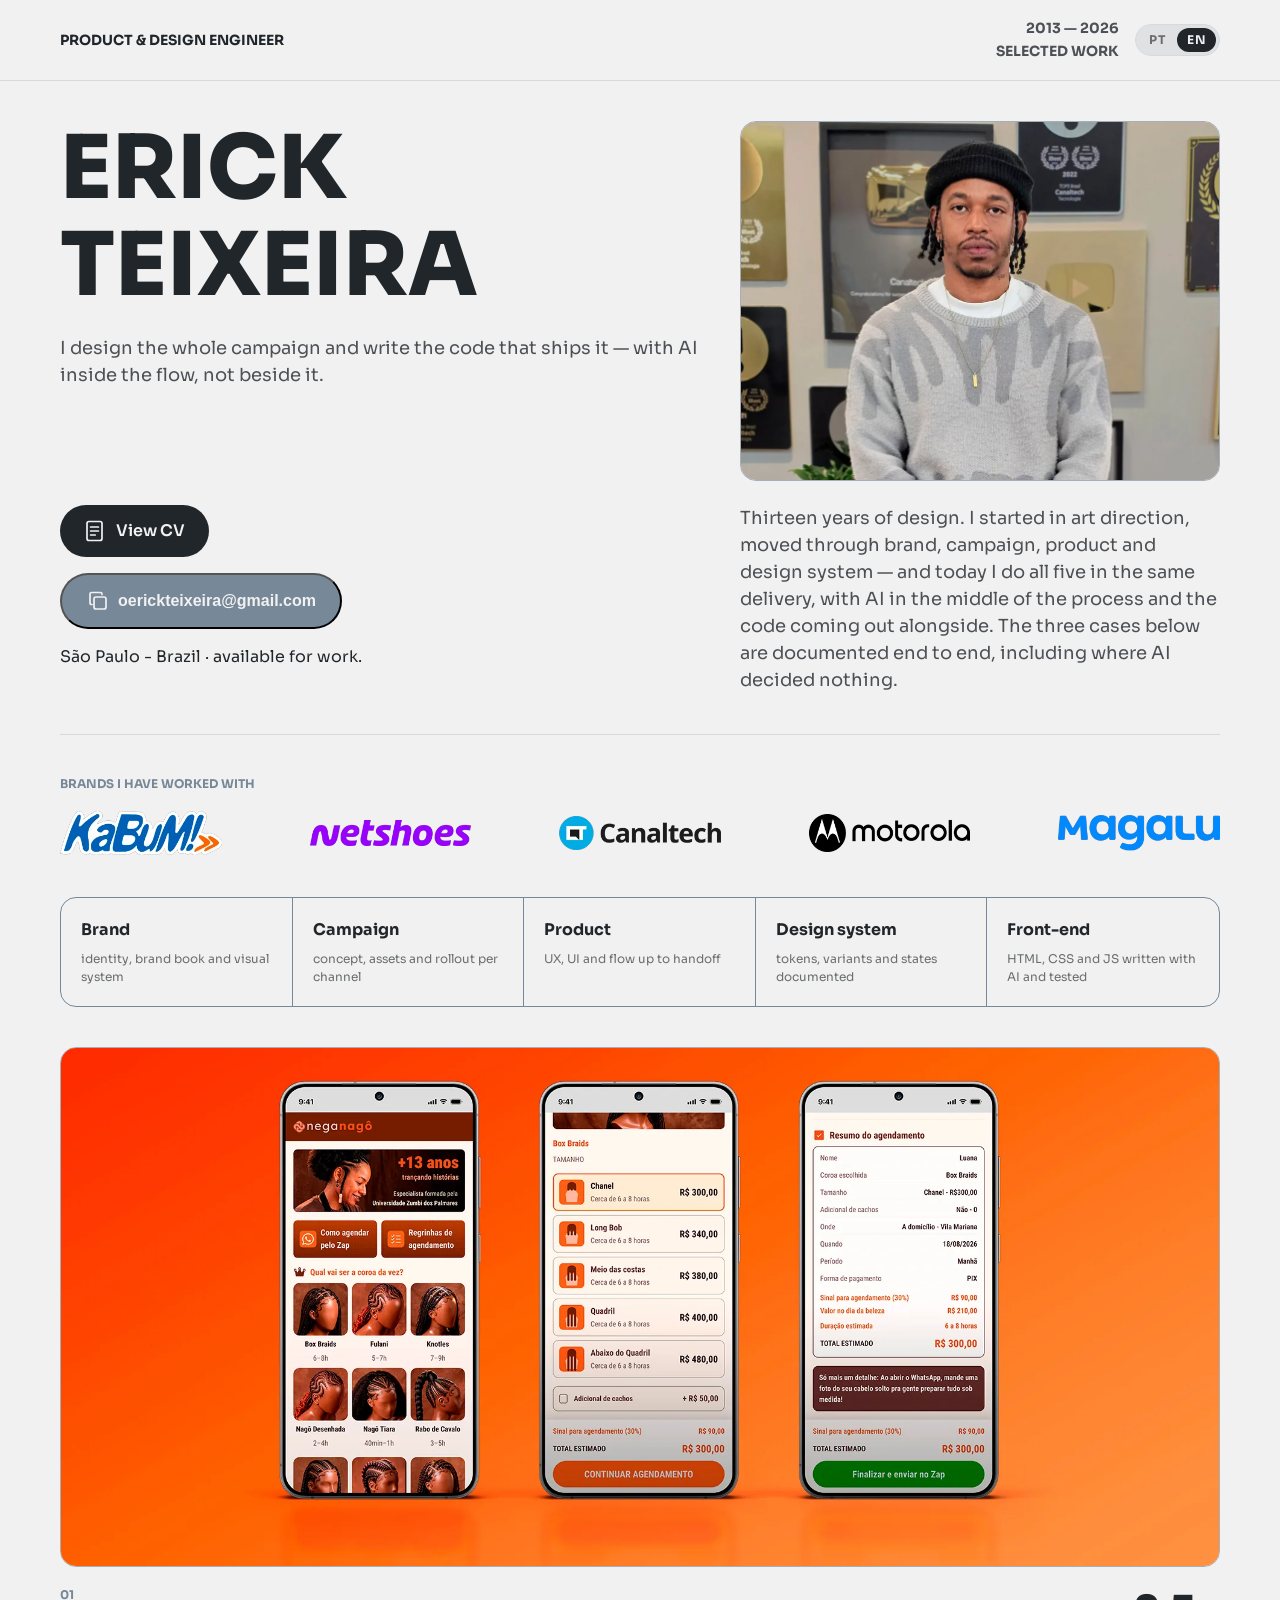
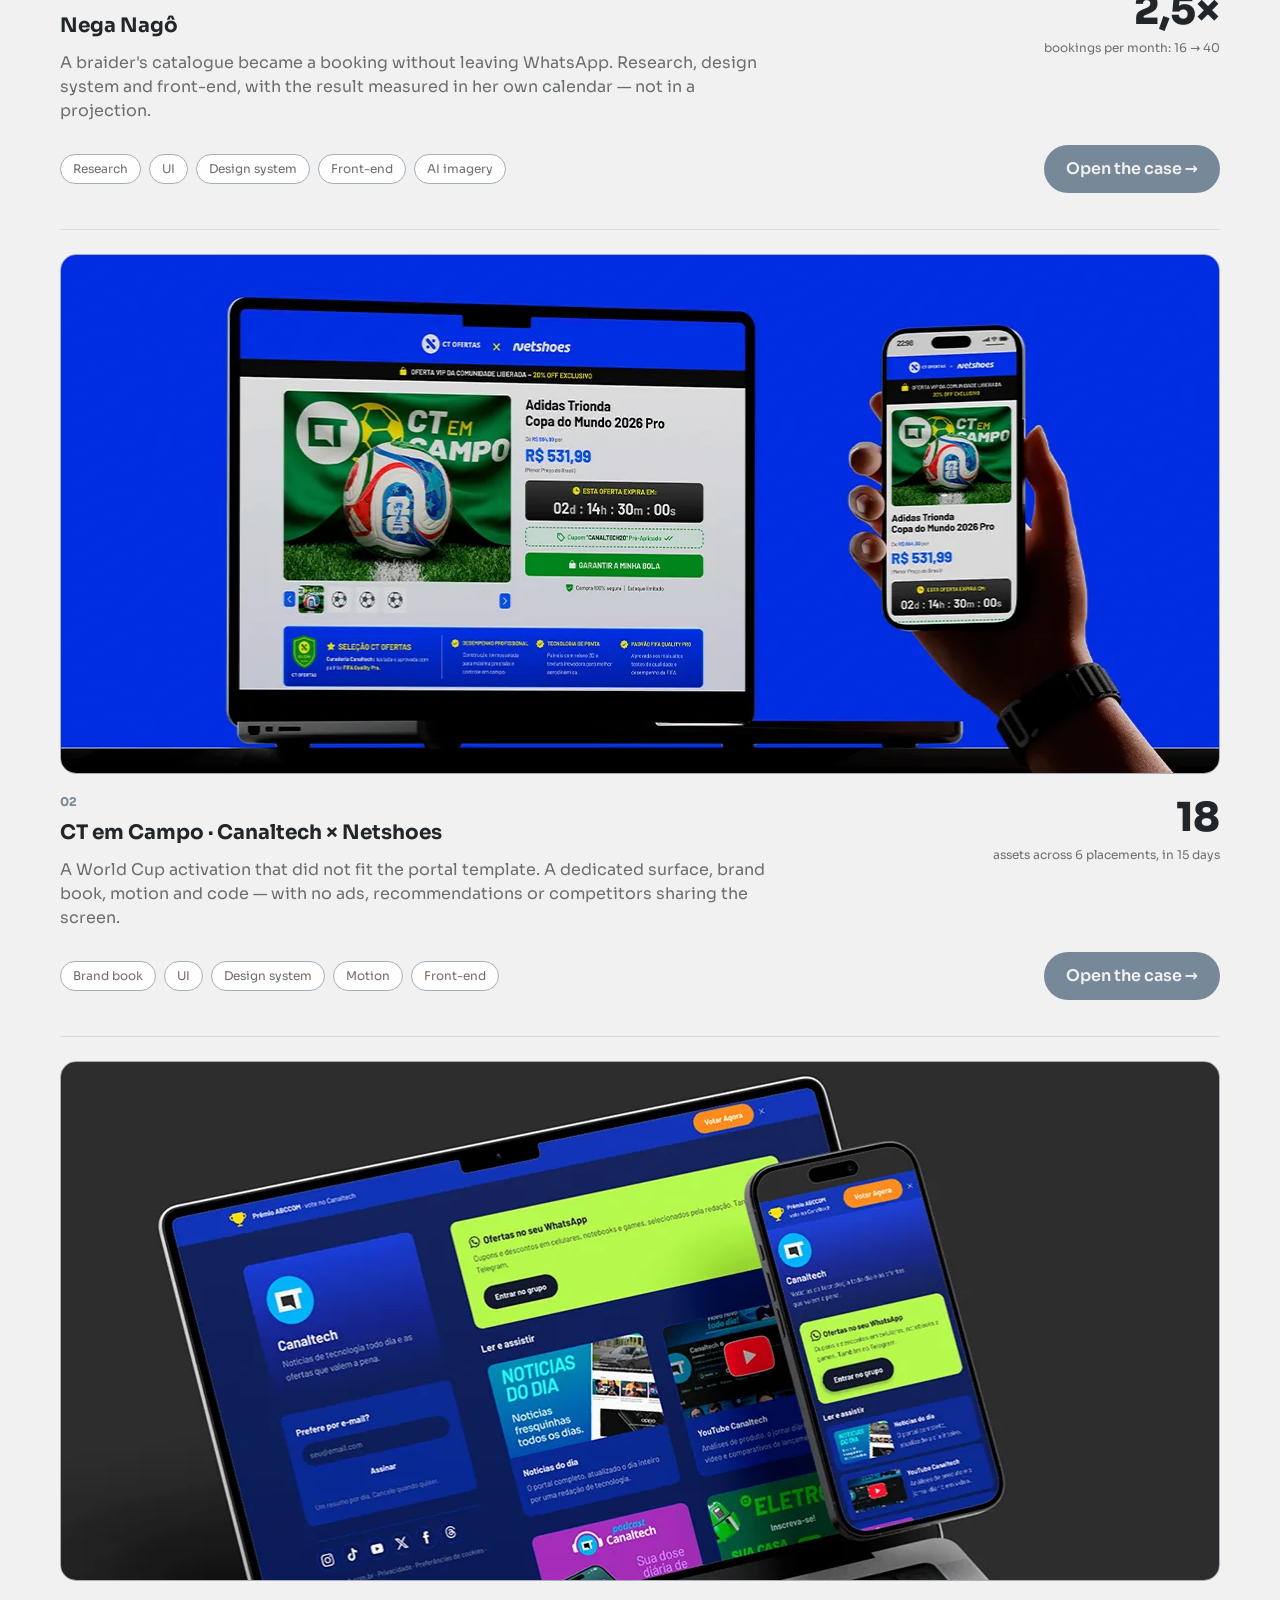
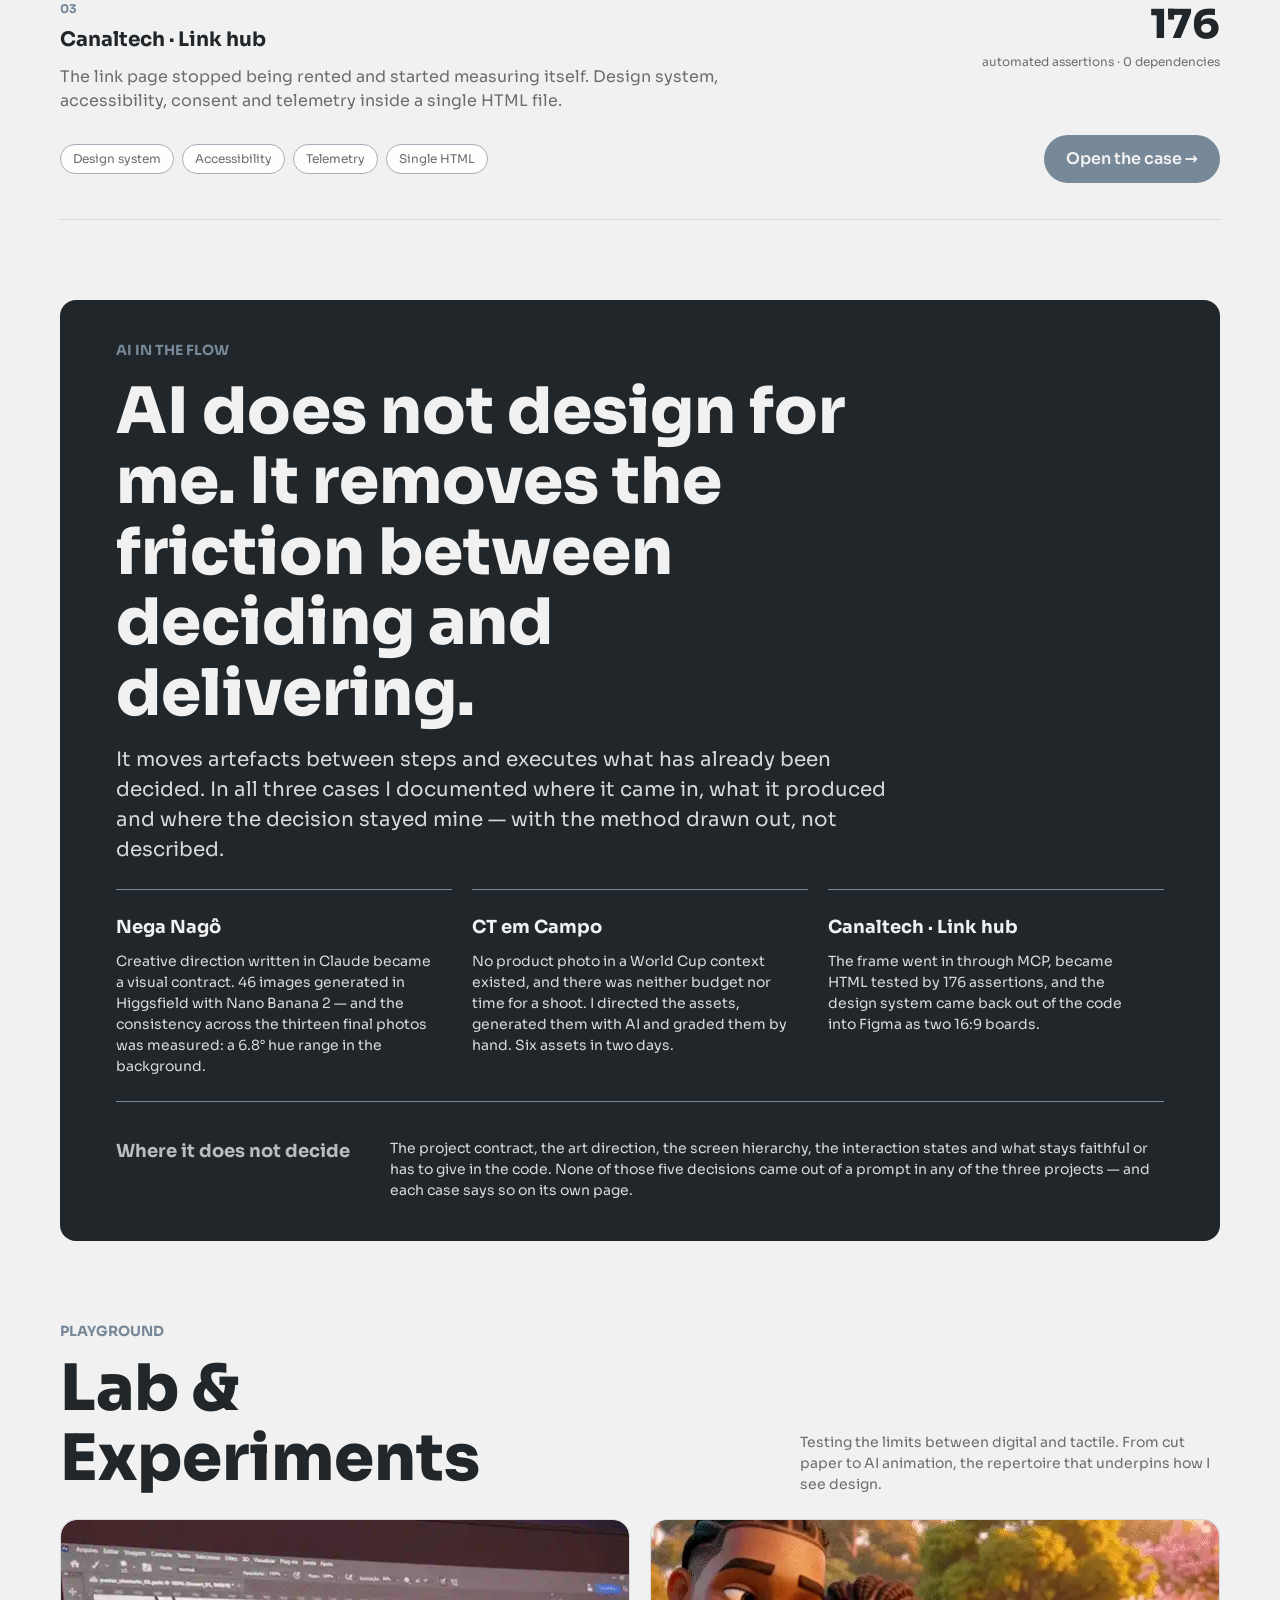
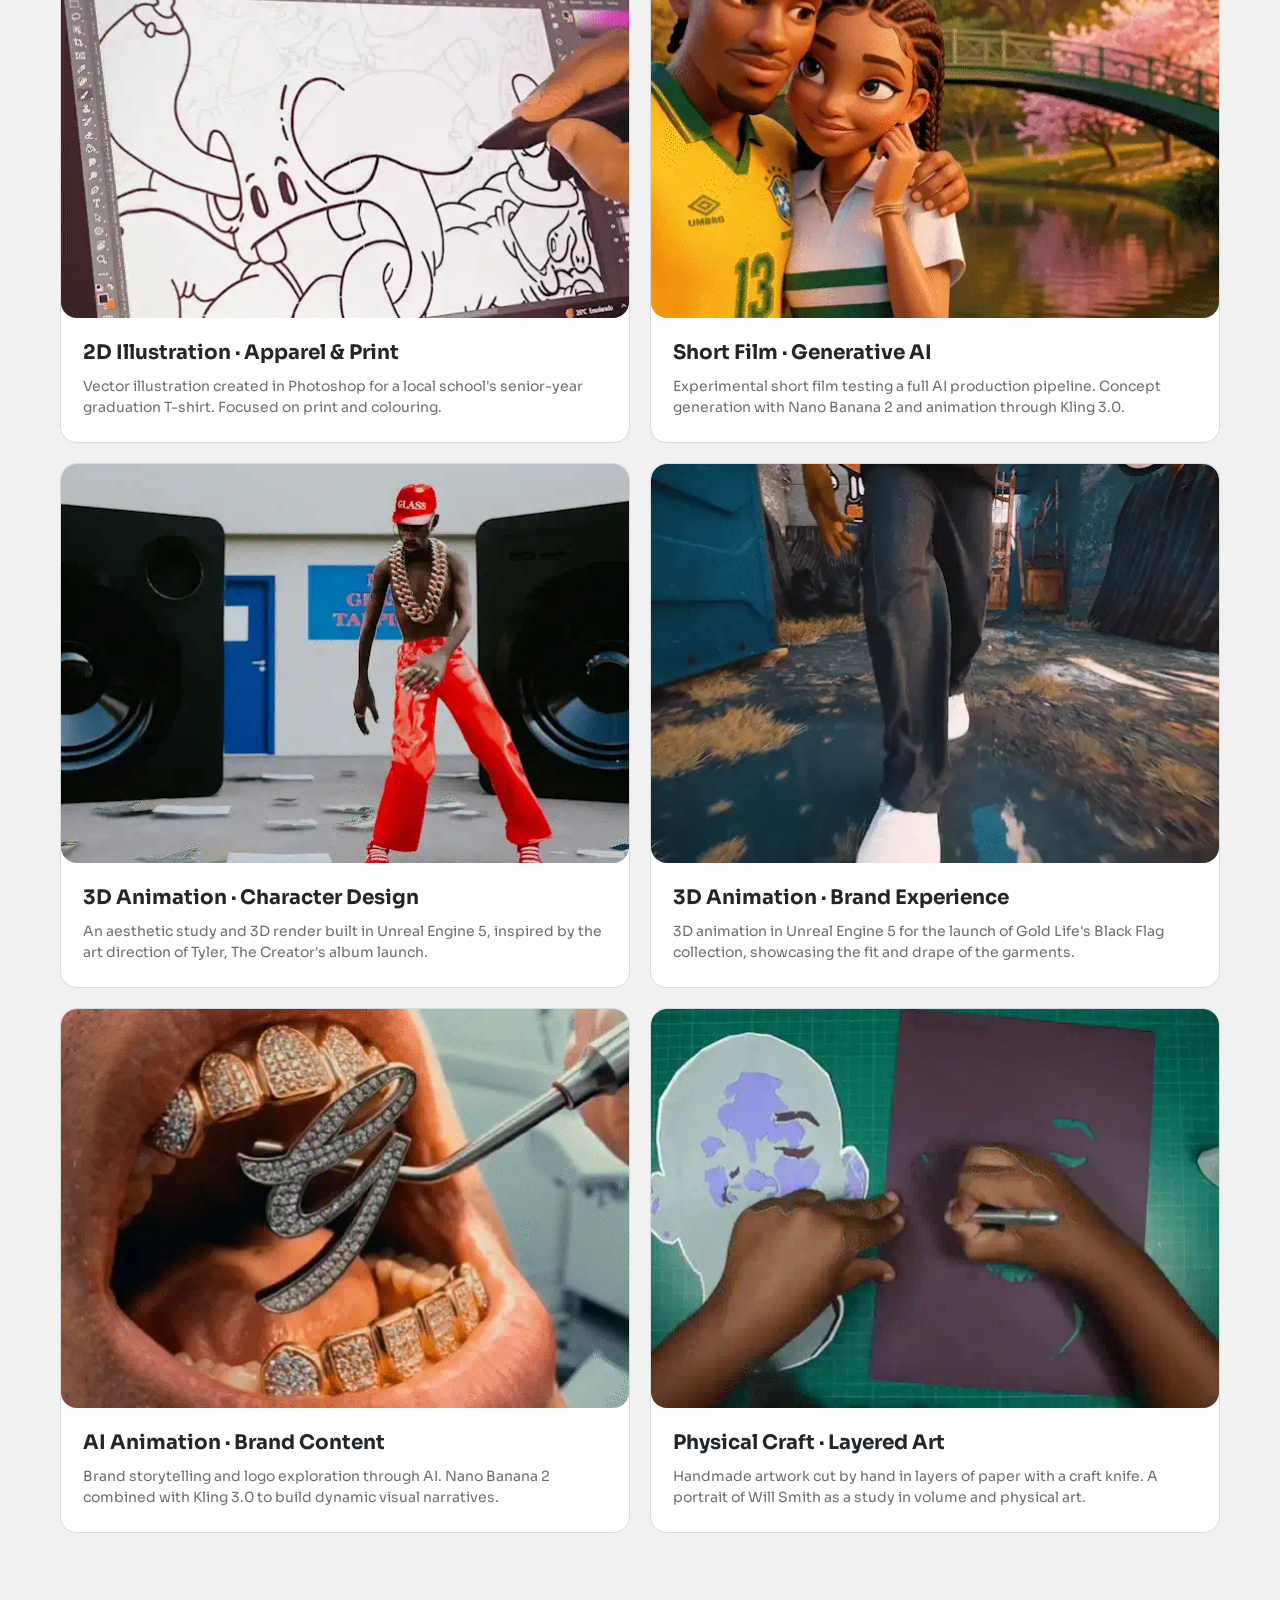
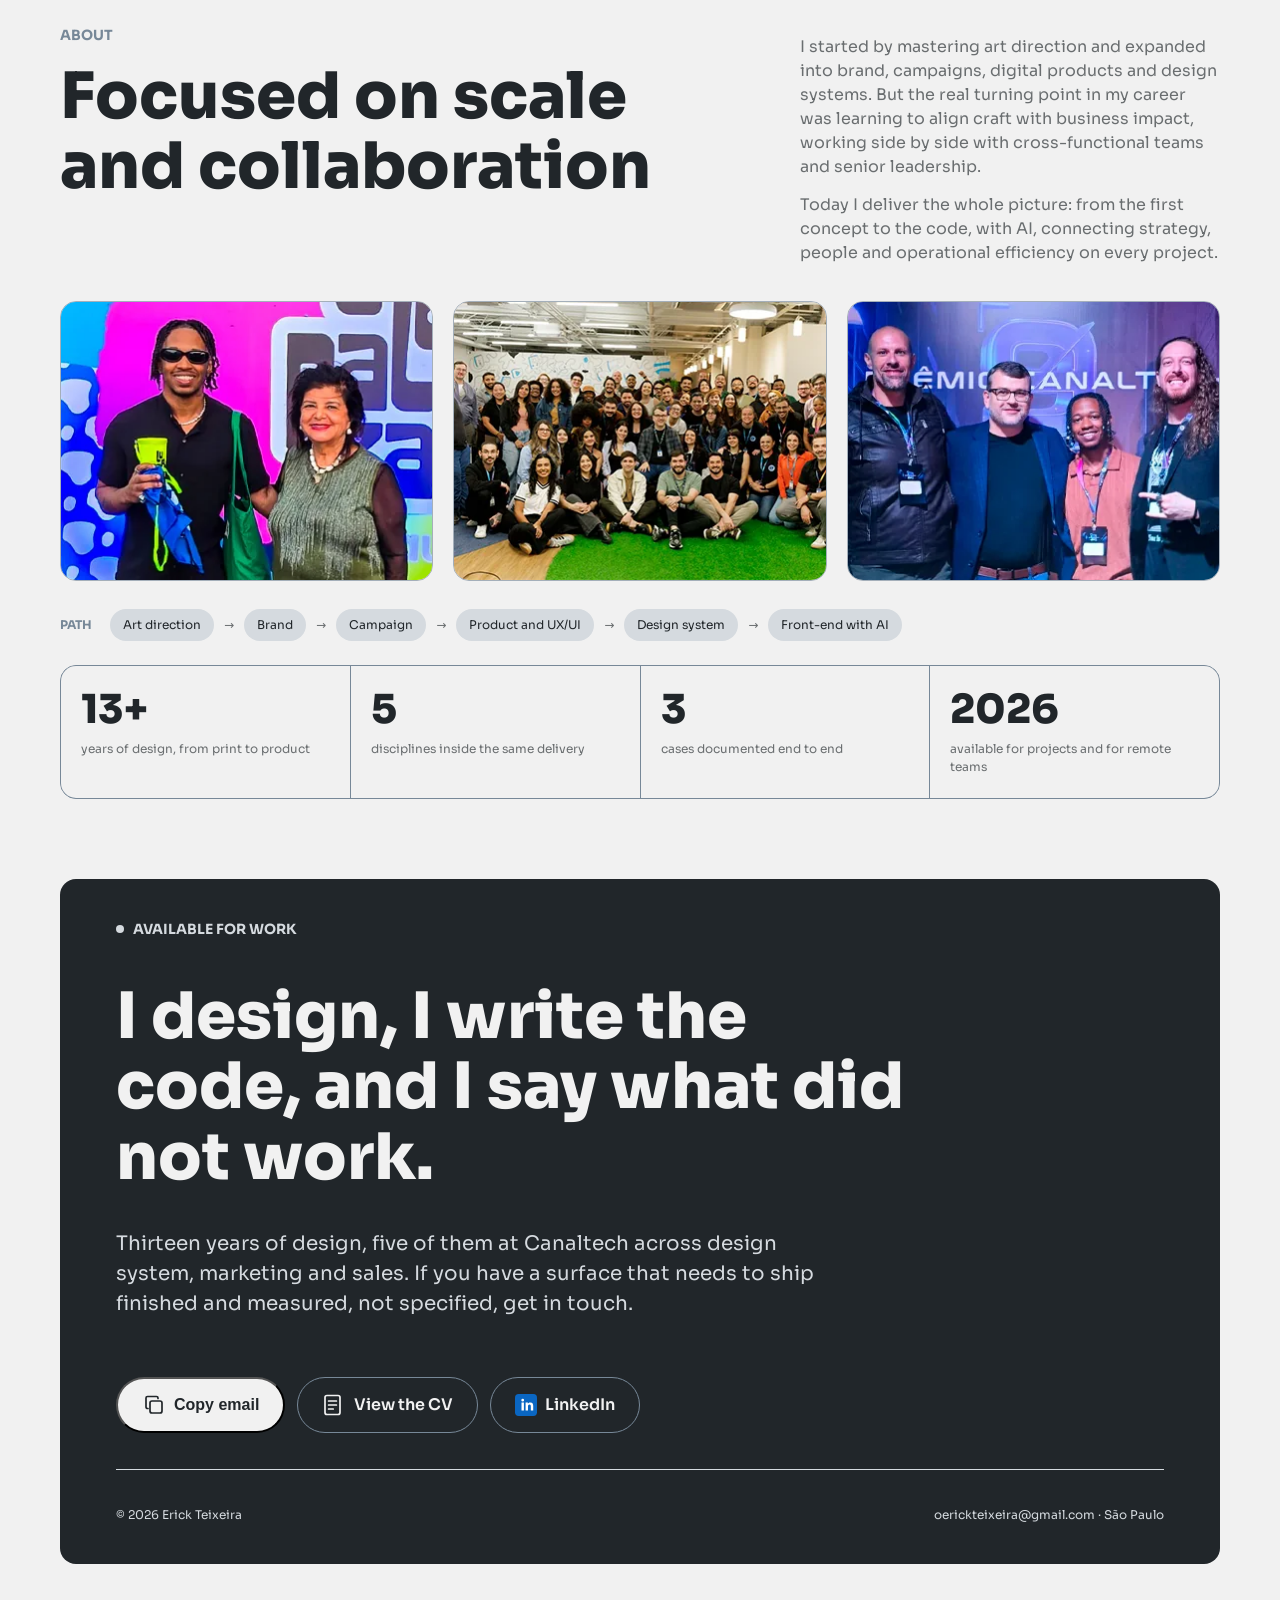
==== commit d1ee4905: "feat: zoom nas imagens dos cases e link novo do currículo O currículo passa a apontar para o arquivo" ====
--- a/docs/index.html
+++ b/docs/index.html
@@ -405,7 +405,7 @@
 
   <div class="hero__bio">
     <div class="contato">
-      <a class="btn btn--dark" href="https://drive.google.com/file/d/1fOA2GRwlvkM8g6n0hKdpMAUngW7WzRoP/view?usp=sharing" target="_blank" rel="noopener">
+      <a class="btn btn--dark" href="https://drive.google.com/file/d/1JYXtR79P80dJskrga4ICdHGq94rjy2d0/view" target="_blank" rel="noopener">
         <svg width="24" height="24" viewBox="0 0 24 24" fill="none" aria-hidden="true">
           <rect x="3" y="2.5" width="15" height="19" rx="2" stroke="currentColor" stroke-width="1.7"/>
           <path d="M6.6 8h7.8M6.6 12h7.8M6.6 16h4.6" stroke="currentColor" stroke-width="1.7" stroke-linecap="round"/>
@@ -728,7 +728,7 @@
         </svg>
         <span class="btn__t">Copiar e-mail</span>
       </button>
-      <a class="btn btn--ghost" href="https://drive.google.com/file/d/1fOA2GRwlvkM8g6n0hKdpMAUngW7WzRoP/view?usp=sharing" target="_blank" rel="noopener">
+      <a class="btn btn--ghost" href="https://drive.google.com/file/d/1JYXtR79P80dJskrga4ICdHGq94rjy2d0/view" target="_blank" rel="noopener">
         <svg width="24" height="24" viewBox="0 0 24 24" fill="none" aria-hidden="true">
           <rect x="3" y="2.5" width="15" height="19" rx="2" stroke="currentColor" stroke-width="1.7"/>
           <path d="M6.6 8h7.8M6.6 12h7.8M6.6 16h4.6" stroke="currentColor" stroke-width="1.7" stroke-linecap="round"/>
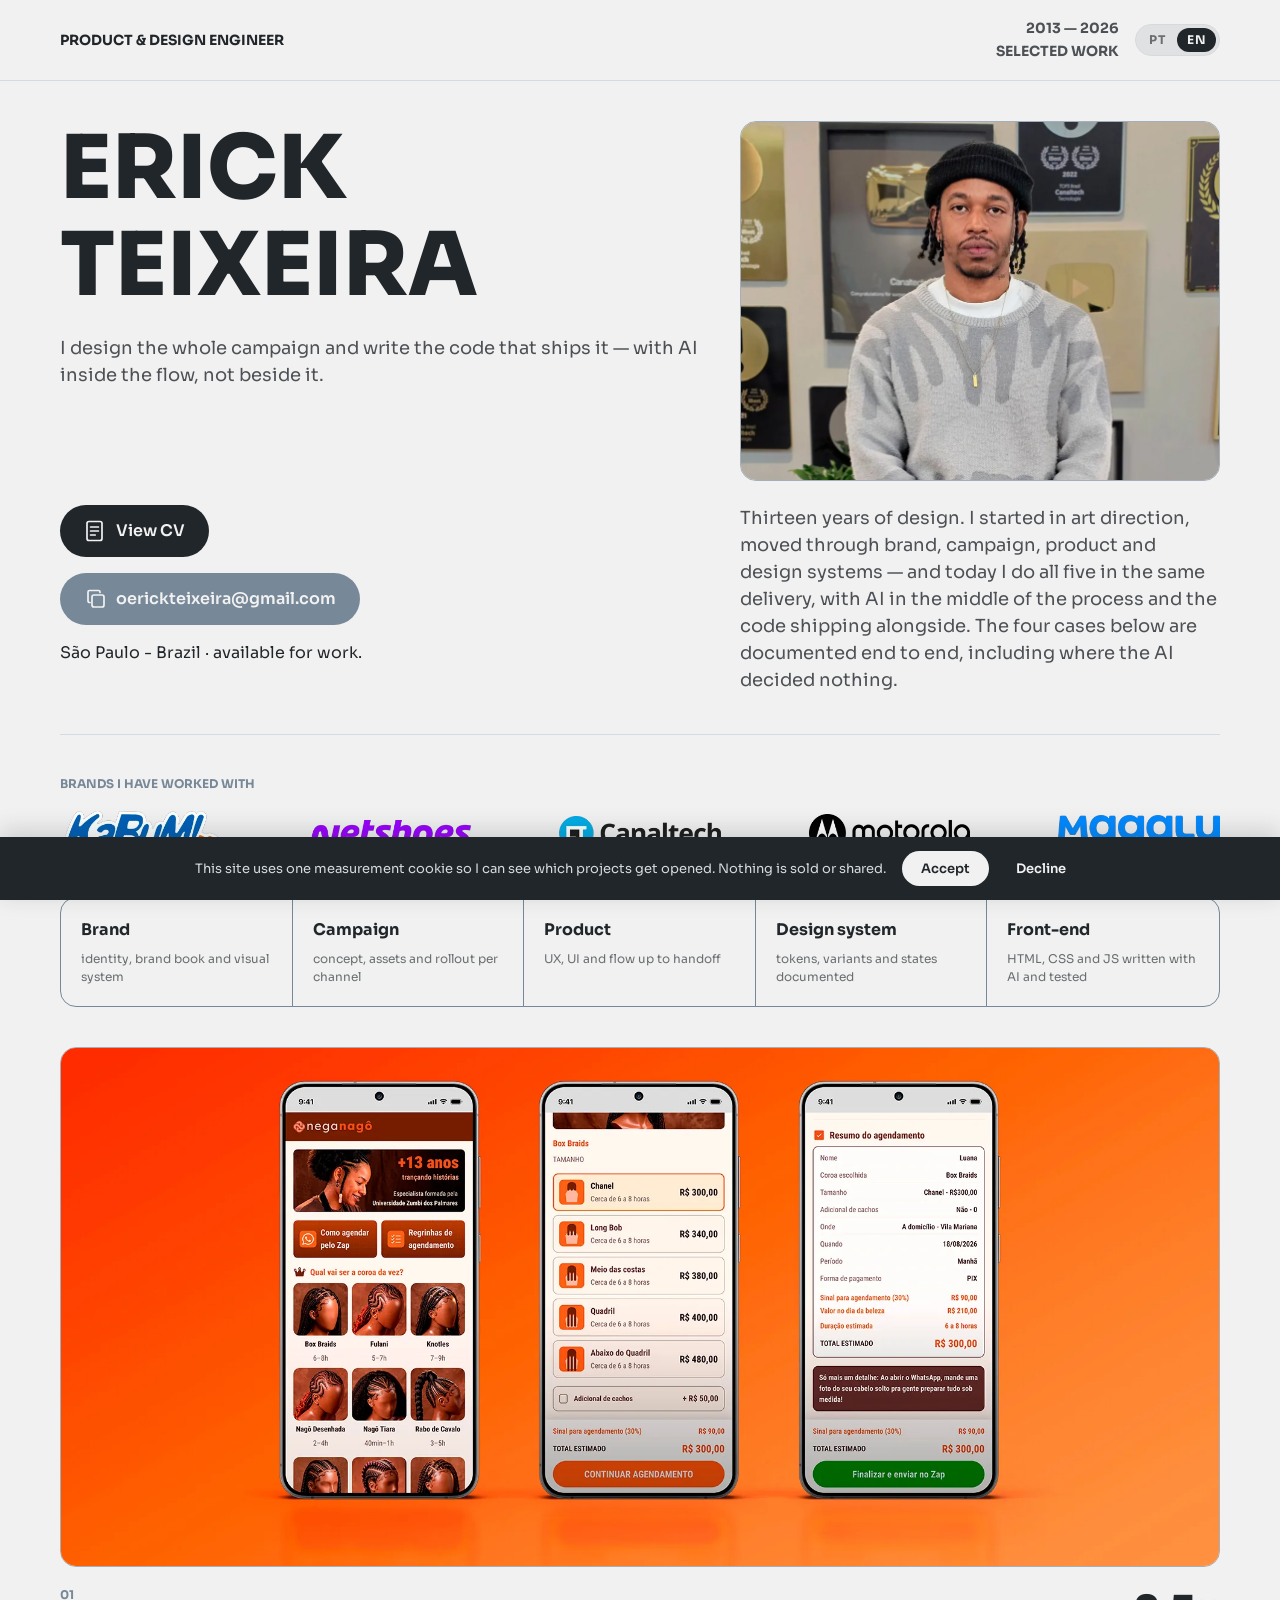
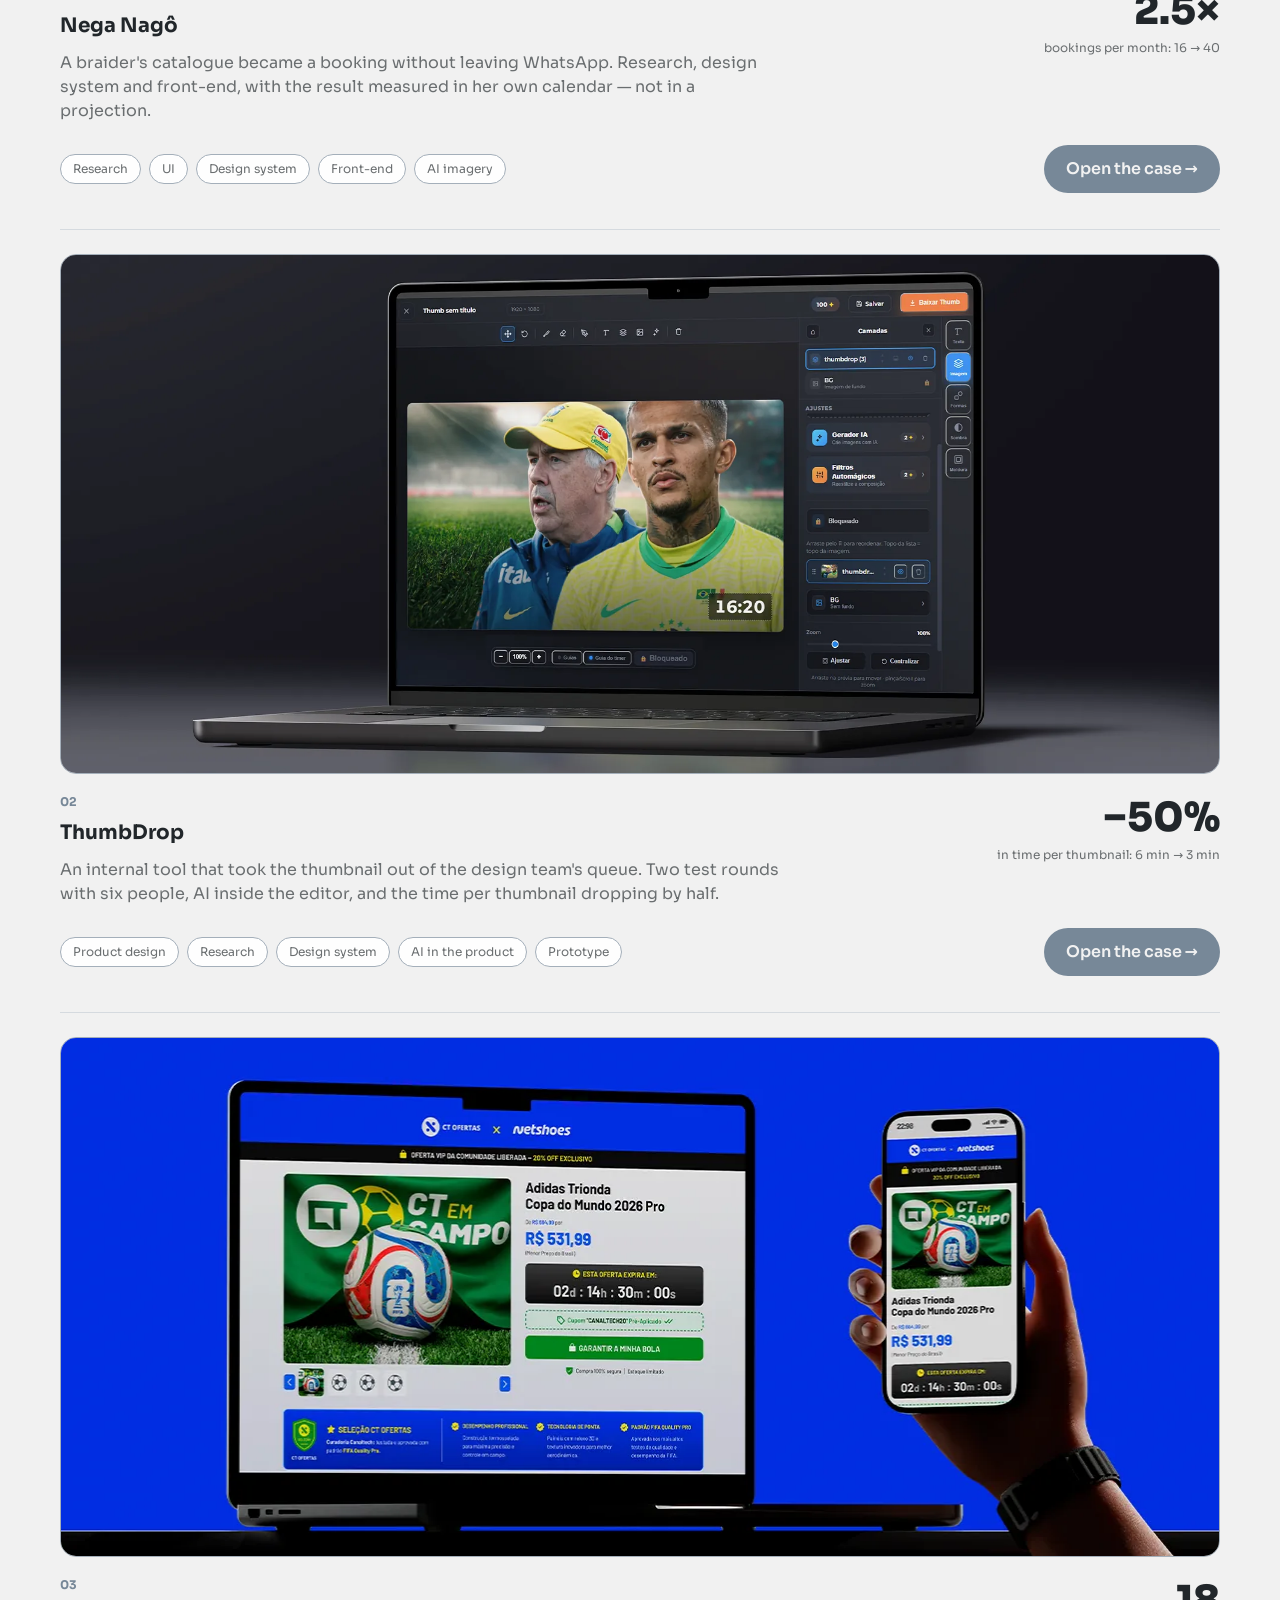
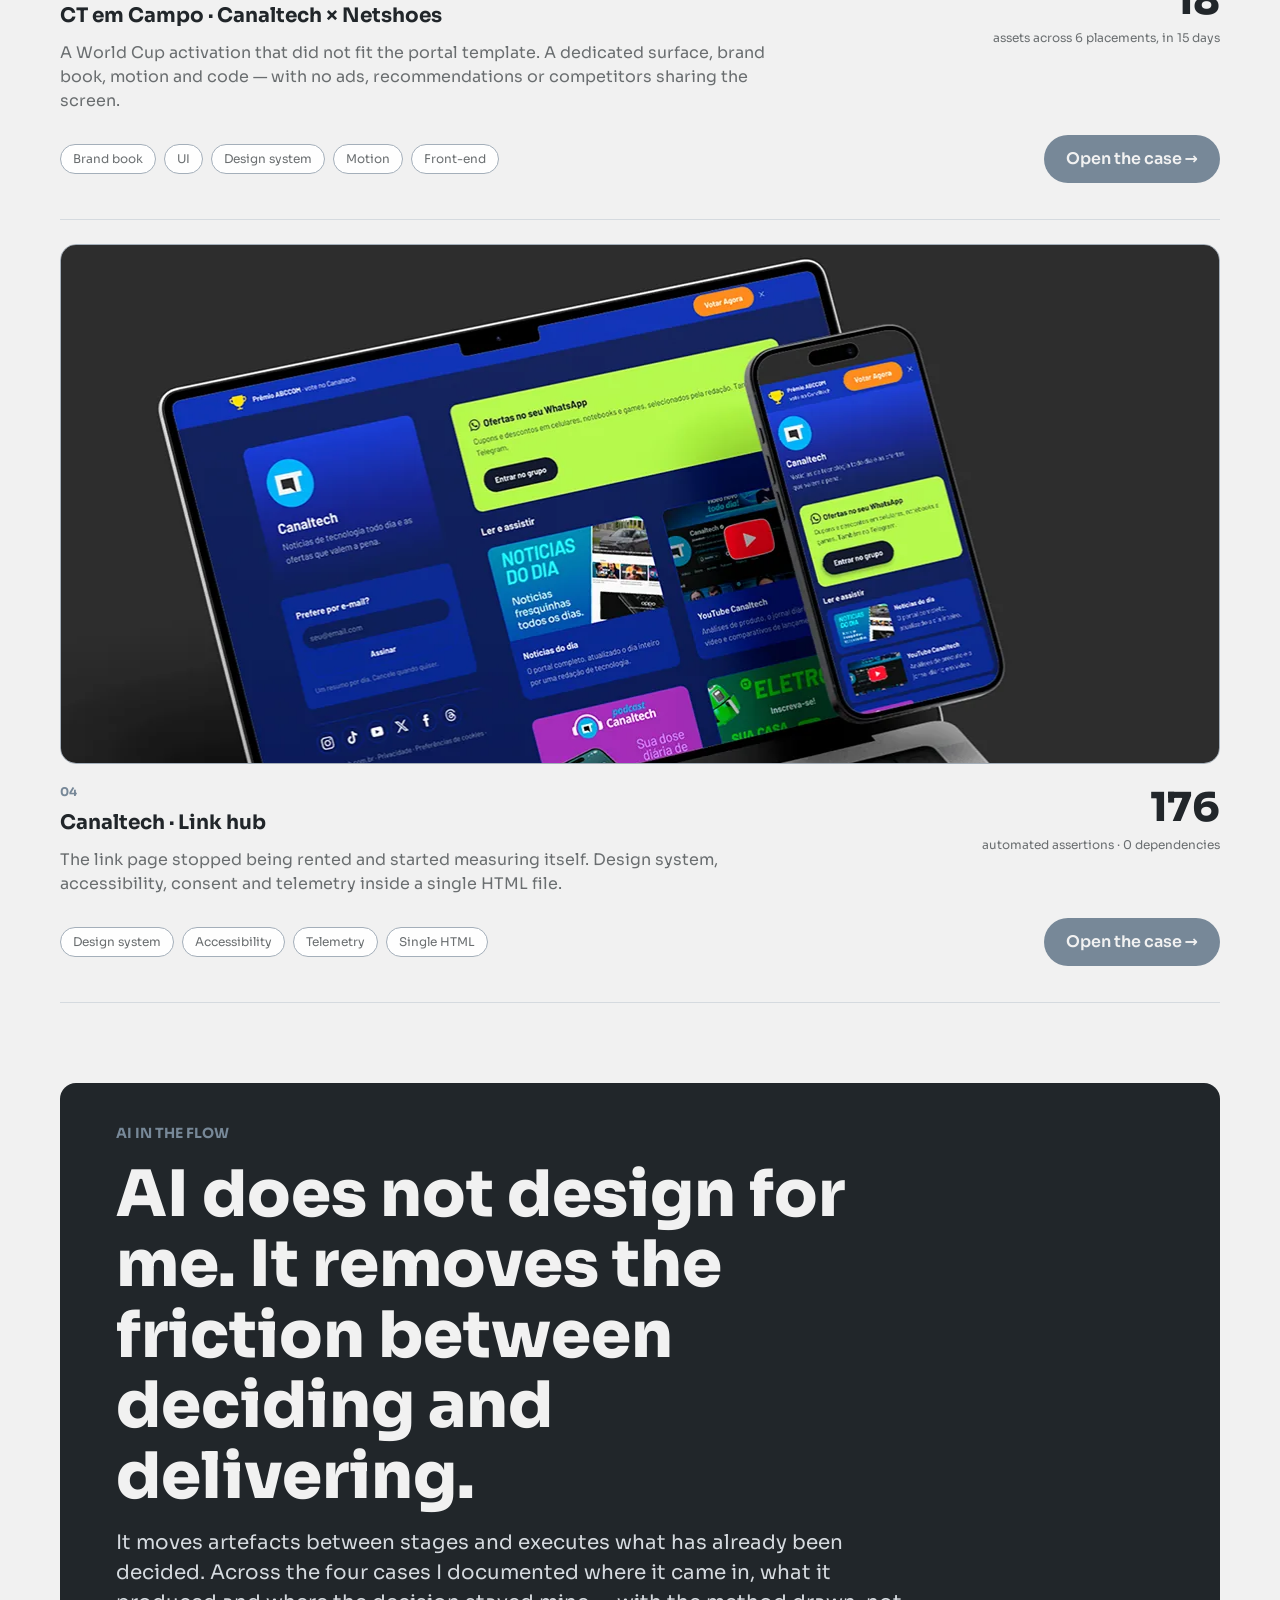
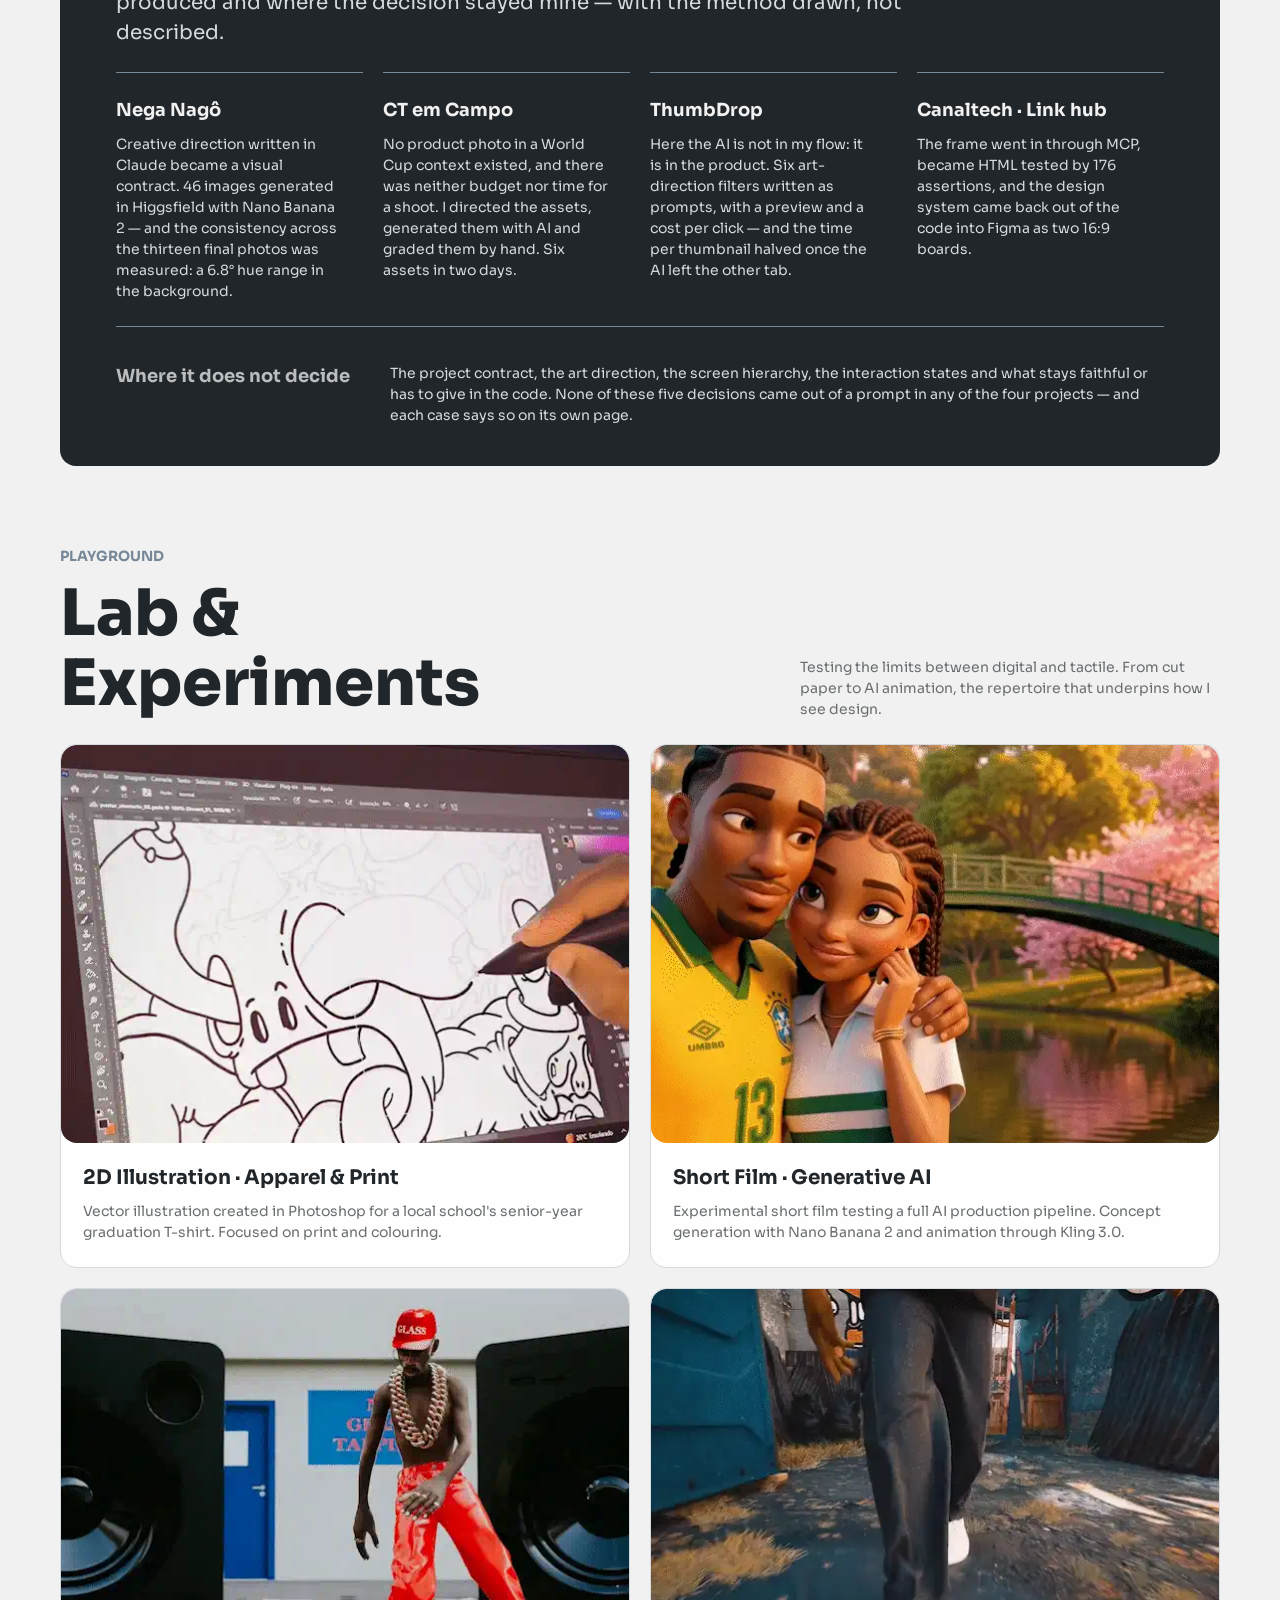
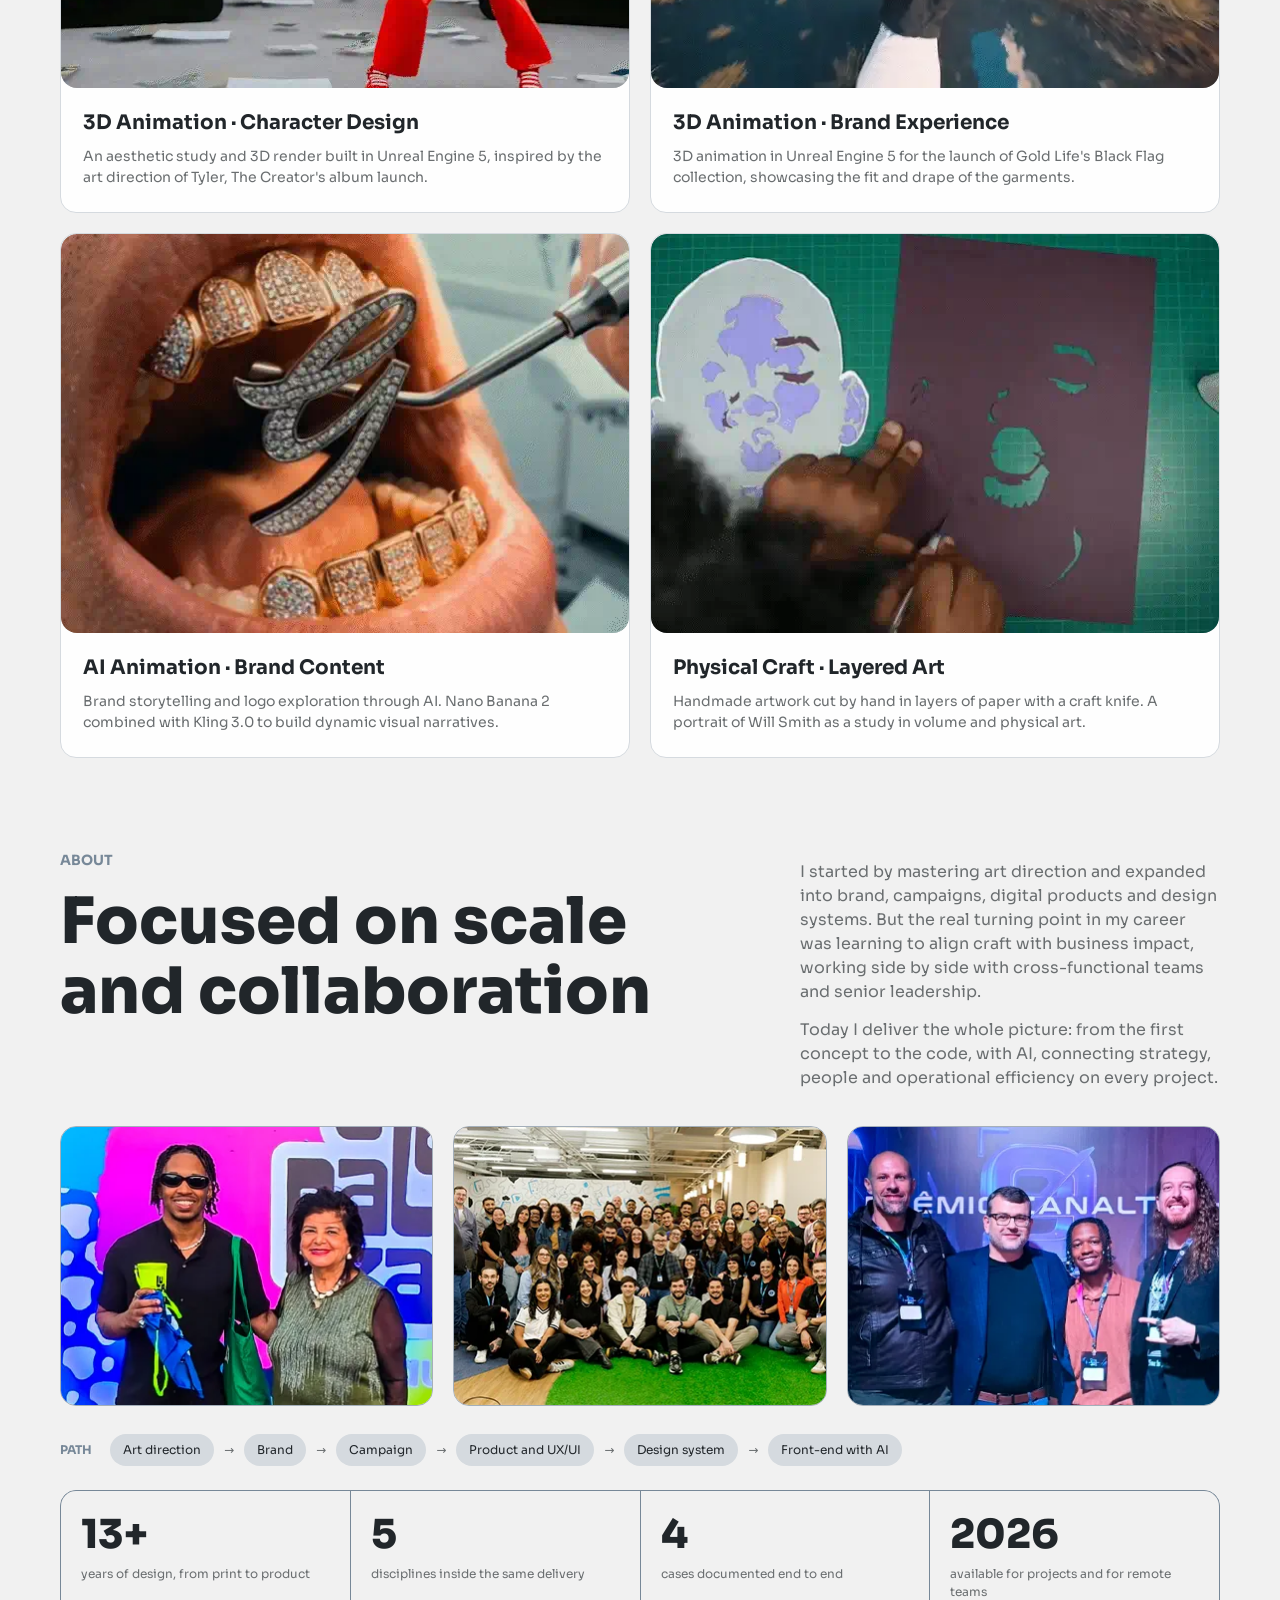
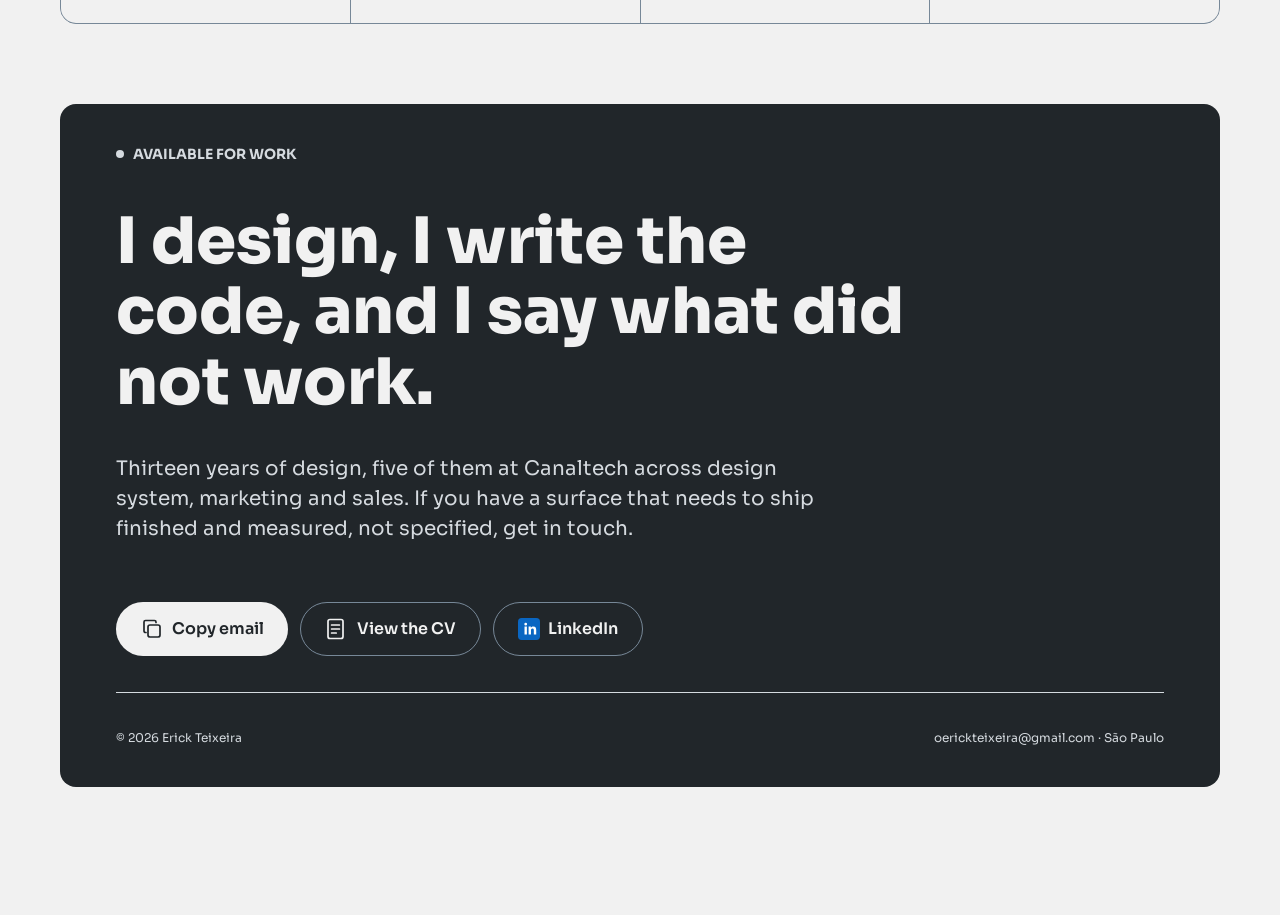
==== commit fc6ae230: "feat: case ThumbDrop, medicao GA4 e correcoes de coerencia Quinta pagina do portfolio e as correcoes" ====
--- a/docs/index.html
+++ b/docs/index.html
@@ -3,6 +3,18 @@
 <head>
 <meta charset="UTF-8" />
 <meta name="viewport" content="width=device-width, initial-scale=1.0" />
+<!-- Consentimento (LGPD) — negado por padrão, liberado só depois do aceite -->
+<script>
+window.dataLayer=window.dataLayer||[];function gtag(){dataLayer.push(arguments);}
+gtag('consent','default',{ad_storage:'denied',ad_user_data:'denied',ad_personalization:'denied',analytics_storage:'denied',wait_for_update:500});
+try{if(localStorage.getItem('et_consentimento')==='aceito'){gtag('consent','update',{analytics_storage:'granted'});}}catch(e){}
+</script>
+<!-- Google tag (gtag.js) -->
+<script async src="https://www.googletagmanager.com/gtag/js?id=G-TM34J12CLE"></script>
+<script>
+gtag('js', new Date());
+gtag('config', 'G-TM34J12CLE');
+</script>
 <meta name="theme-color" content="#f1f1f1" />
 <title>Erick Teixeira · Product &amp; design engineer</title>
 <meta name="description" content="Desenho a campanha inteira e escrevo o código que a entrega — com IA dentro do fluxo, não ao lado dele. Treze anos de design entre marca, campanha, produto, design system e front-end." />
@@ -123,8 +135,11 @@
 .contato{display:flex;flex-direction:column;gap:16px;align-items:flex-start}
 
 /* ---------- botões ---------- */
+/* <button> herda borda, fonte e cursor do navegador: sem este reset o
+   "Copiar e-mail" sai com a moldura cinza padrão e fora da Sora. */
 .btn{display:inline-flex;align-items:center;gap:8px;padding:14px 24px;border-radius:var(--r-pill);
-  font-weight:600;font-size:16px;line-height:1.5;transition:opacity .15s,background .15s,border-color .15s}
+  font-weight:600;font-size:16px;line-height:1.5;font-family:inherit;
+  border:0;cursor:pointer;text-decoration:none;transition:opacity .15s,background .15s,border-color .15s}
 .btn--dark{background:var(--ink);color:var(--on-dark)}
 .btn--dark:hover{opacity:.88}
 .btn--mut{background:var(--muted);color:var(--on-dark)}
@@ -204,7 +219,8 @@
 .painel .h2{color:var(--on-dark)}
 .painel .lead{color:var(--on-dark-2)}
 .painel .lb{color:var(--muted)}
-.provas{display:grid;grid-template-columns:repeat(3,1fr);gap:20px}
+.provas{display:grid;grid-template-columns:repeat(4,1fr);gap:20px}
+@media (max-width:1199px){.provas{grid-template-columns:1fr 1fr}}
 .prova{display:flex;flex-direction:column;gap:10px;padding:24px 20px 0 0;
   border-top:1px solid var(--muted)}
 .prova .t18{color:var(--on-dark)}
@@ -424,7 +440,7 @@
     </div>
     <p class="intro">Treze anos de design. Comecei em direção de arte, passei por marca, campanha,
       produto e design system — e hoje faço as cinco na mesma entrega, com IA no meio do processo e
-      o código saindo junto. Os três cases abaixo estão documentados de ponta a ponta, inclusive
+      o código saindo junto. Os quatro cases abaixo estão documentados de ponta a ponta, inclusive
       onde a IA não decidiu nada.</p>
   </div>
 </section>
@@ -483,6 +499,34 @@
     </div>
   </a>
 
+  <a class="proj" href="thumbdrop.html" aria-label="Abrir o case ThumbDrop">
+    <div class="shot shot--bordered proj__capa" style="aspect-ratio:1160/520">
+      <img src="assets/capa_thumbdrop.webp" width="1160" height="520"
+           data-desc="Capa · ThumbDrop" alt="Capa do case ThumbDrop" loading="lazy" decoding="async" />
+    </div>
+    <div class="proj__meta">
+      <div class="proj__txt">
+        <p class="idx">02</p>
+        <h2 class="t20">ThumbDrop</h2>
+        <p class="p16">Ferramenta interna que tirou a thumbnail da fila do time de design. Duas
+          rodadas de teste com seis pessoas, IA dentro do editor, e o tempo por thumb caindo pela
+          metade.</p>
+      </div>
+      <div class="proj__metrica">
+        <p class="num">−50%</p>
+        <p class="p12">no tempo por thumb: 6 min → 3 min</p>
+      </div>
+    </div>
+    <div class="proj__acao">
+      <div class="chips">
+        <span class="chip">Product design</span><span class="chip">Pesquisa</span>
+        <span class="chip">Design system</span><span class="chip">IA no produto</span>
+        <span class="chip">Protótipo</span>
+      </div>
+      <span class="btn btn--mut ver" aria-hidden="true">Ver o case →</span>
+    </div>
+  </a>
+
   <a class="proj" href="ct-em-campo.html" aria-label="Abrir o case CT em Campo · Canaltech × Netshoes">
     <div class="shot shot--bordered proj__capa" style="aspect-ratio:1160/520">
       <img src="assets/capa_ct_em_campo.webp" width="1160" height="520"
@@ -490,7 +534,7 @@
     </div>
     <div class="proj__meta">
       <div class="proj__txt">
-        <p class="idx">02</p>
+        <p class="idx">03</p>
         <h2 class="t20">CT em Campo · Canaltech × Netshoes</h2>
         <p class="p16">Uma ativação de Copa que não cabia no template do portal. Superfície dedicada,
           brandbook, motion e código — sem anúncio, recomendação ou concorrente dividindo a tela.</p>
@@ -517,7 +561,7 @@
     </div>
     <div class="proj__meta">
       <div class="proj__txt">
-        <p class="idx">03</p>
+        <p class="idx">04</p>
         <h2 class="t20">Canaltech · Hub de links</h2>
         <p class="p16">A página de links deixou de ser alugada e passou a medir a si mesma. Design
           system, acessibilidade, consentimento e telemetria dentro de um HTML único.</p>
@@ -543,7 +587,7 @@
     <div class="stack" style="gap:16px">
       <p class="lb">IA no fluxo</p>
       <h2 class="h2">A IA não desenha por mim. Ela tira o atrito entre decidir e entregar.</h2>
-      <p class="lead">Ela move artefato entre etapas e executa o que já foi definido. Nos três cases
+      <p class="lead">Ela move artefato entre etapas e executa o que já foi definido. Nos quatro cases
         eu documentei onde ela entrou, o que produziu e onde a decisão continuou sendo minha — com
         o método desenhado, não descrito.</p>
     </div>
@@ -560,6 +604,12 @@
           prazo para produção. Dirigi as peças, gerei com IA e graduei à mão. Seis peças em dois dias.</p>
       </div>
       <div class="prova">
+        <h3 class="t18">ThumbDrop</h3>
+        <p class="p14">Aqui a IA não está no meu fluxo: está no produto. Seis filtros de direção de
+          arte escritos como prompt, com preview e custo por clique — e o tempo por thumb caiu pela
+          metade quando a IA saiu da outra aba.</p>
+      </div>
+      <div class="prova">
         <h3 class="t18">Canaltech · Hub de links</h3>
         <p class="p14">O frame entrou por MCP, virou HTML testado por 176 asserções, e o design
           system saiu do código de volta para o Figma como dois boards 16:9.</p>
@@ -569,7 +619,7 @@
       <h3 class="t18">Onde ela não decide</h3>
       <p class="p14">O contrato do projeto, a direção de arte, a hierarquia da tela, os estados de
         interação e o que é fiel ou precisa ceder no código. Essas cinco decisões não saíram de
-        prompt em nenhum dos três projetos — e cada case diz isso na própria página.</p>
+        prompt em nenhum dos quatro projetos — e cada case diz isso na própria página.</p>
     </div>
   </div>
 </section>
@@ -704,7 +754,7 @@
   <dl class="nums">
     <div class="nums__i"><dt class="num">13+</dt><dd class="p12" style="margin:0">anos de design, do impresso ao produto</dd></div>
     <div class="nums__i"><dt class="num">5</dt><dd class="p12" style="margin:0">disciplinas dentro da mesma entrega</dd></div>
-    <div class="nums__i"><dt class="num">3</dt><dd class="p12" style="margin:0">cases documentados de ponta a ponta</dd></div>
+    <div class="nums__i"><dt class="num">4</dt><dd class="p12" style="margin:0">cases documentados de ponta a ponta</dd></div>
     <div class="nums__i"><dt class="num">2026</dt><dd class="p12" style="margin:0">disponível para projeto e para time remoto</dd></div>
   </dl>
 </section>
@@ -820,5 +870,6 @@
   });
 })();
 </script>
+<script src="assets/analytics.js" defer></script>
 </body>
 </html>
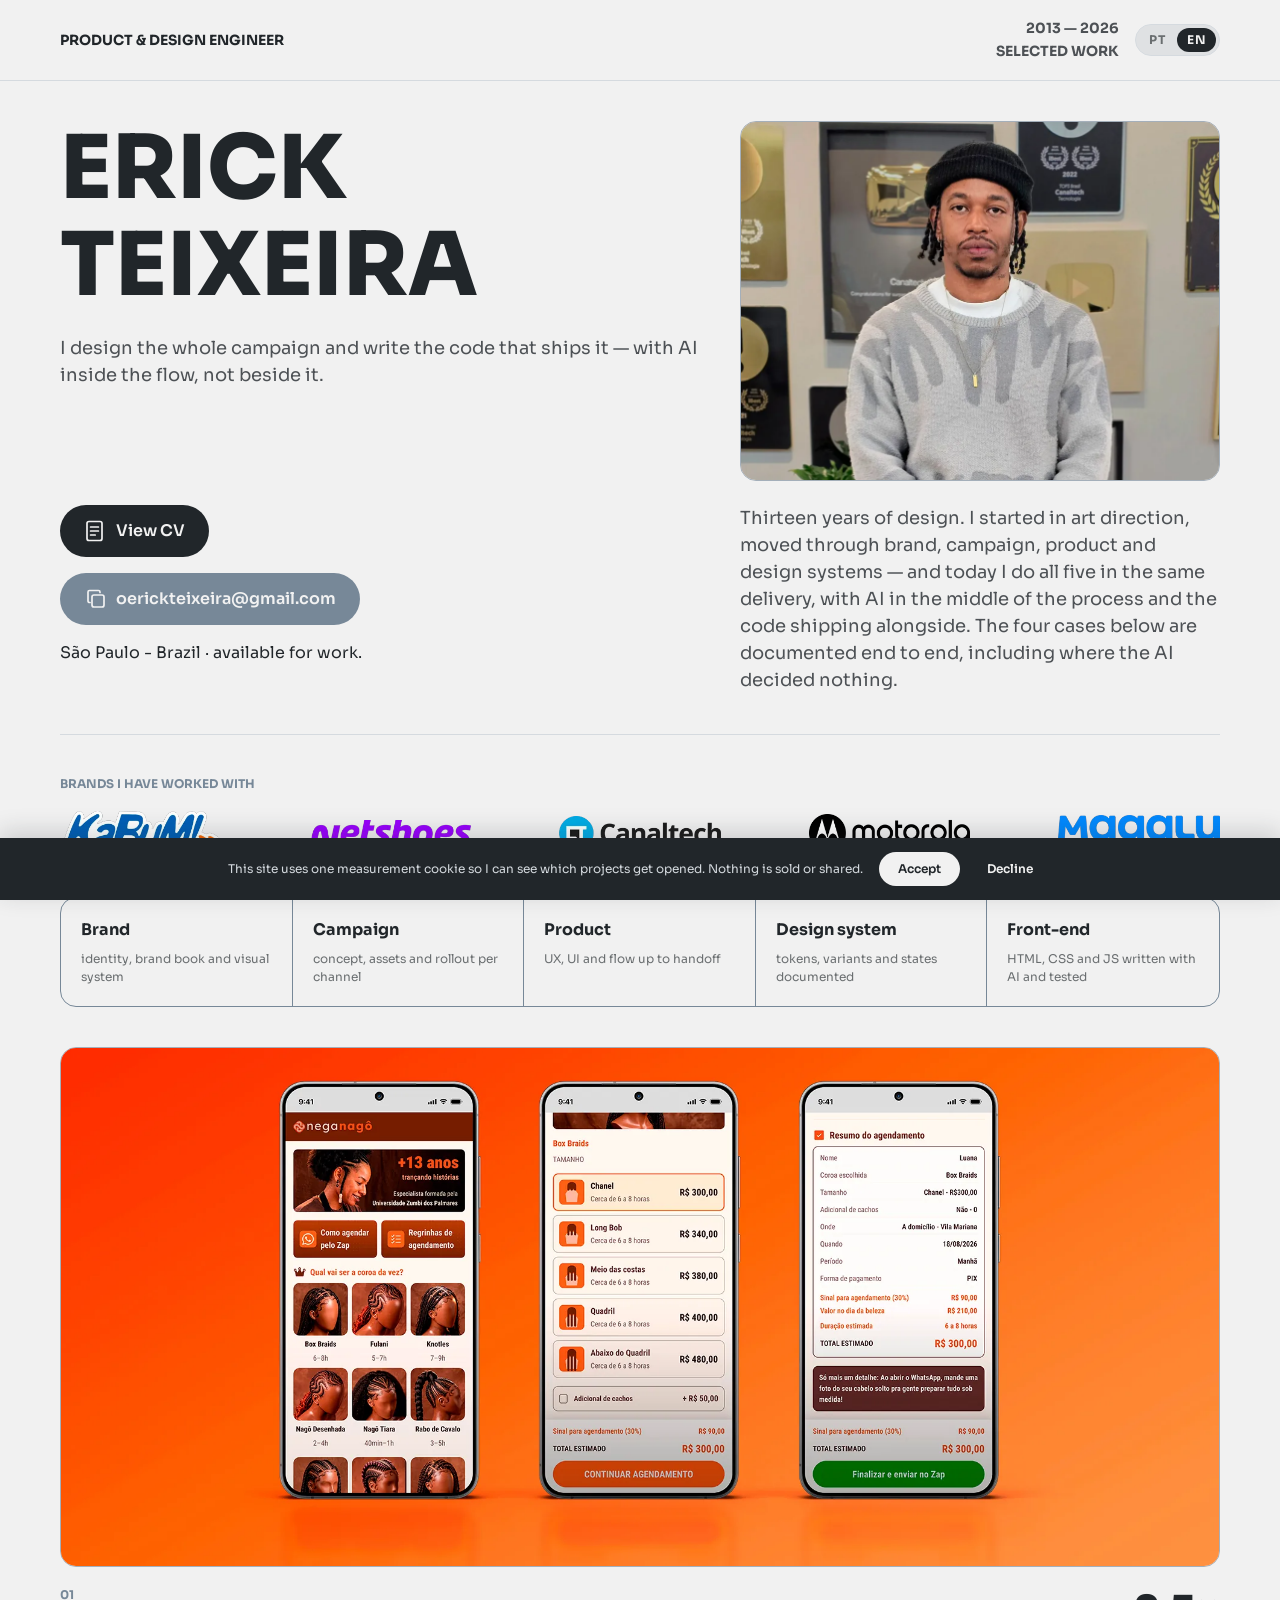
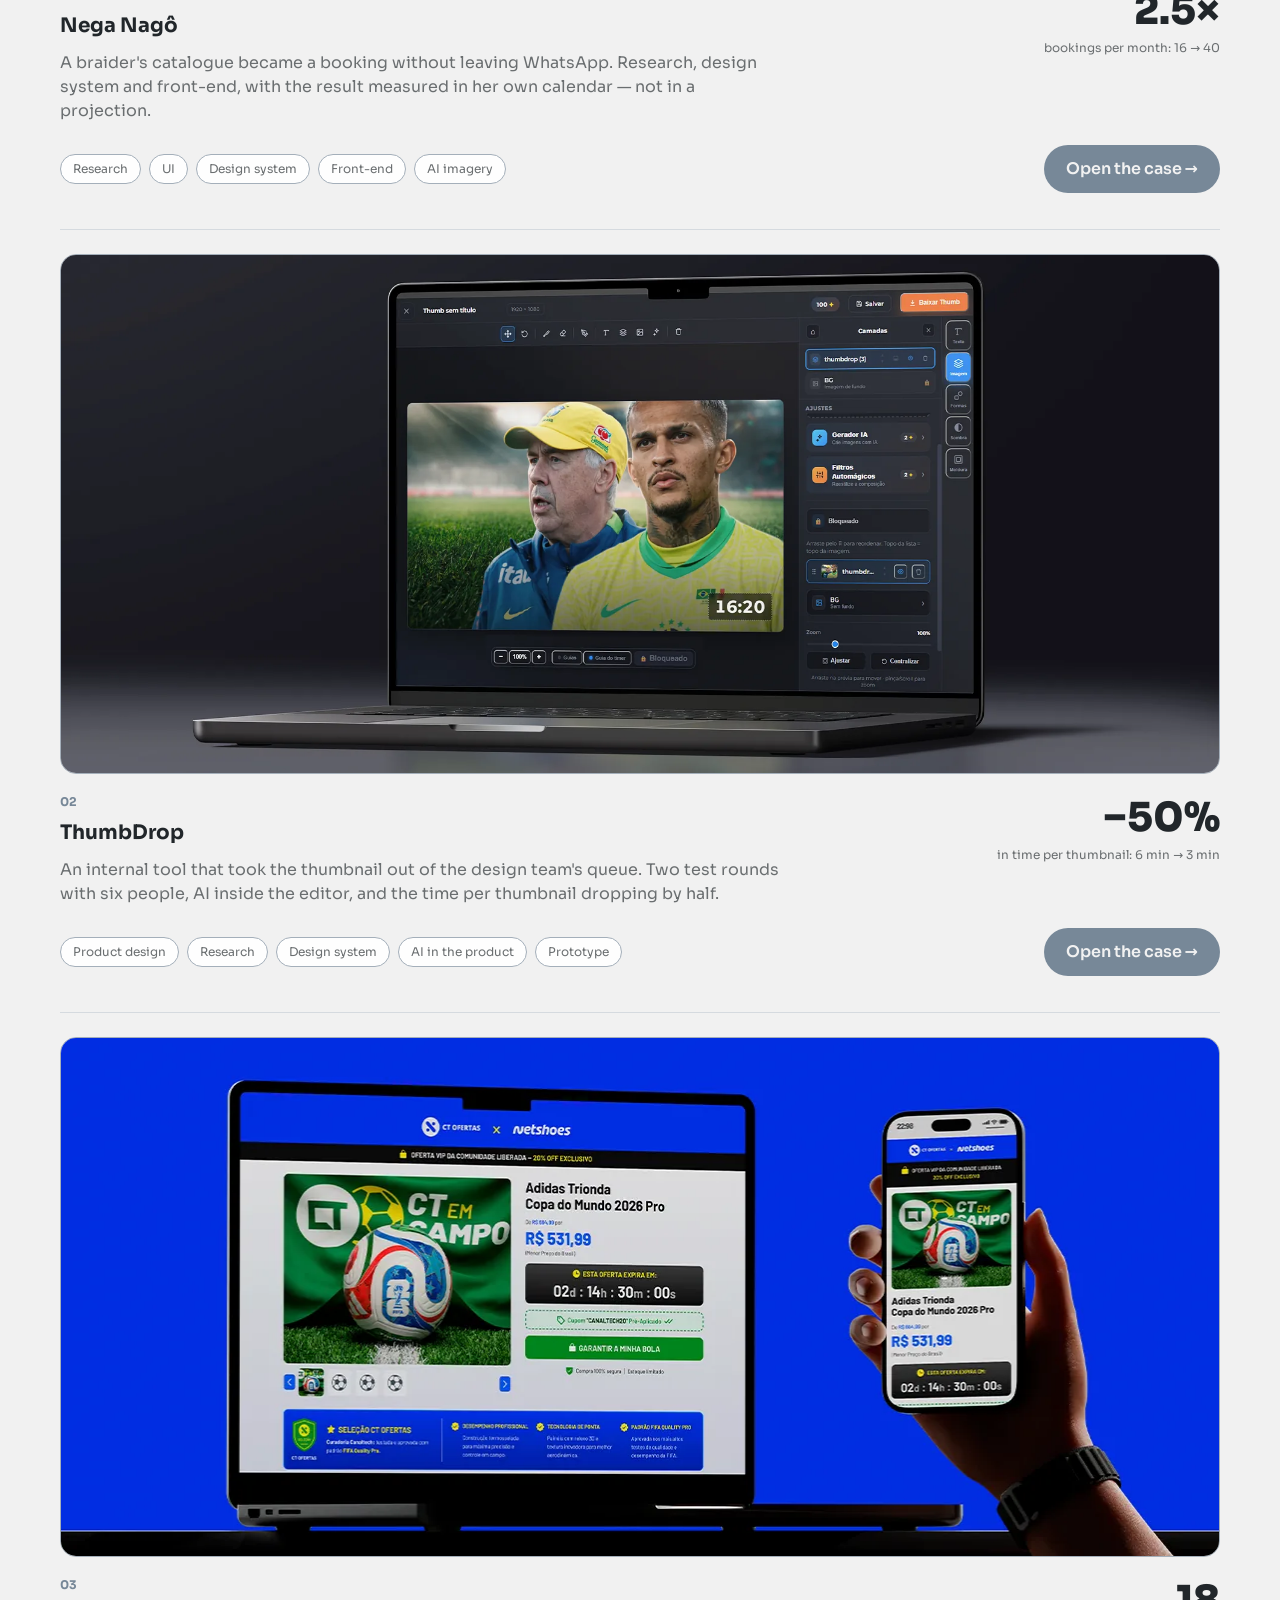
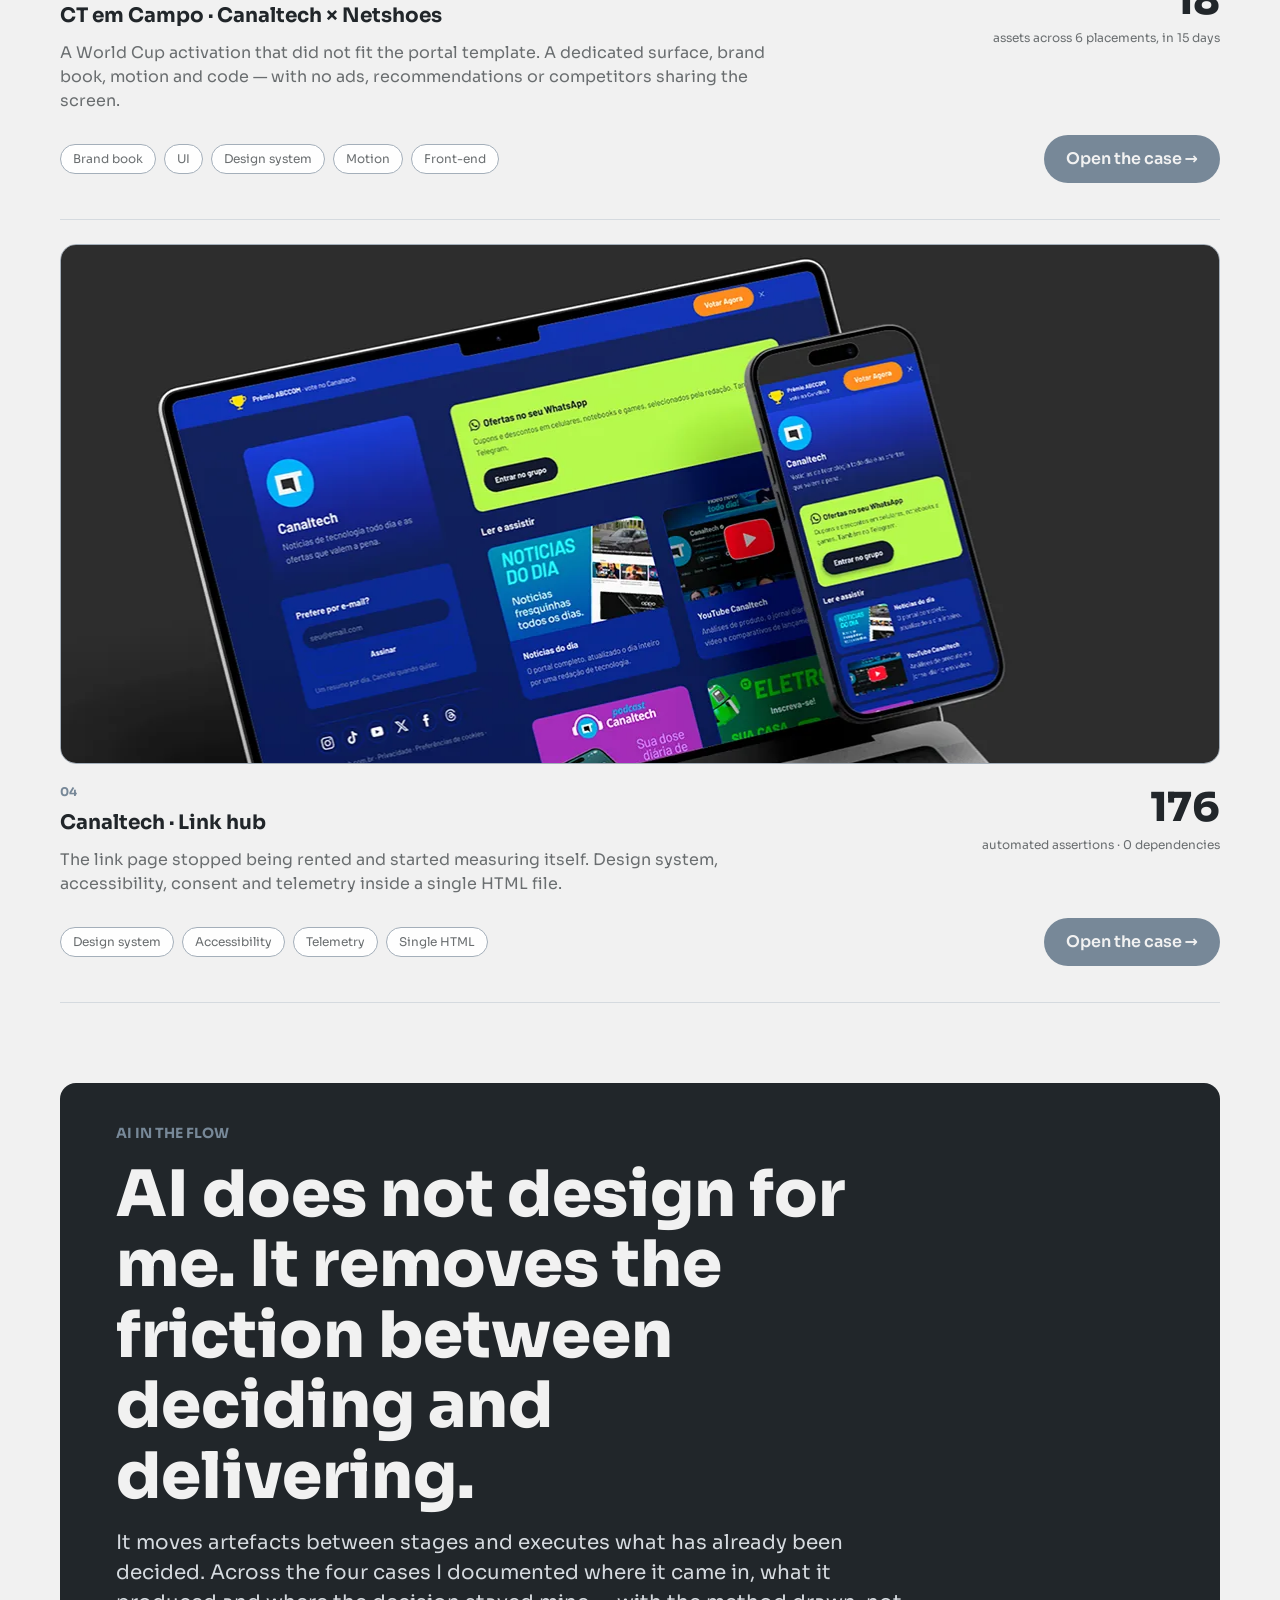
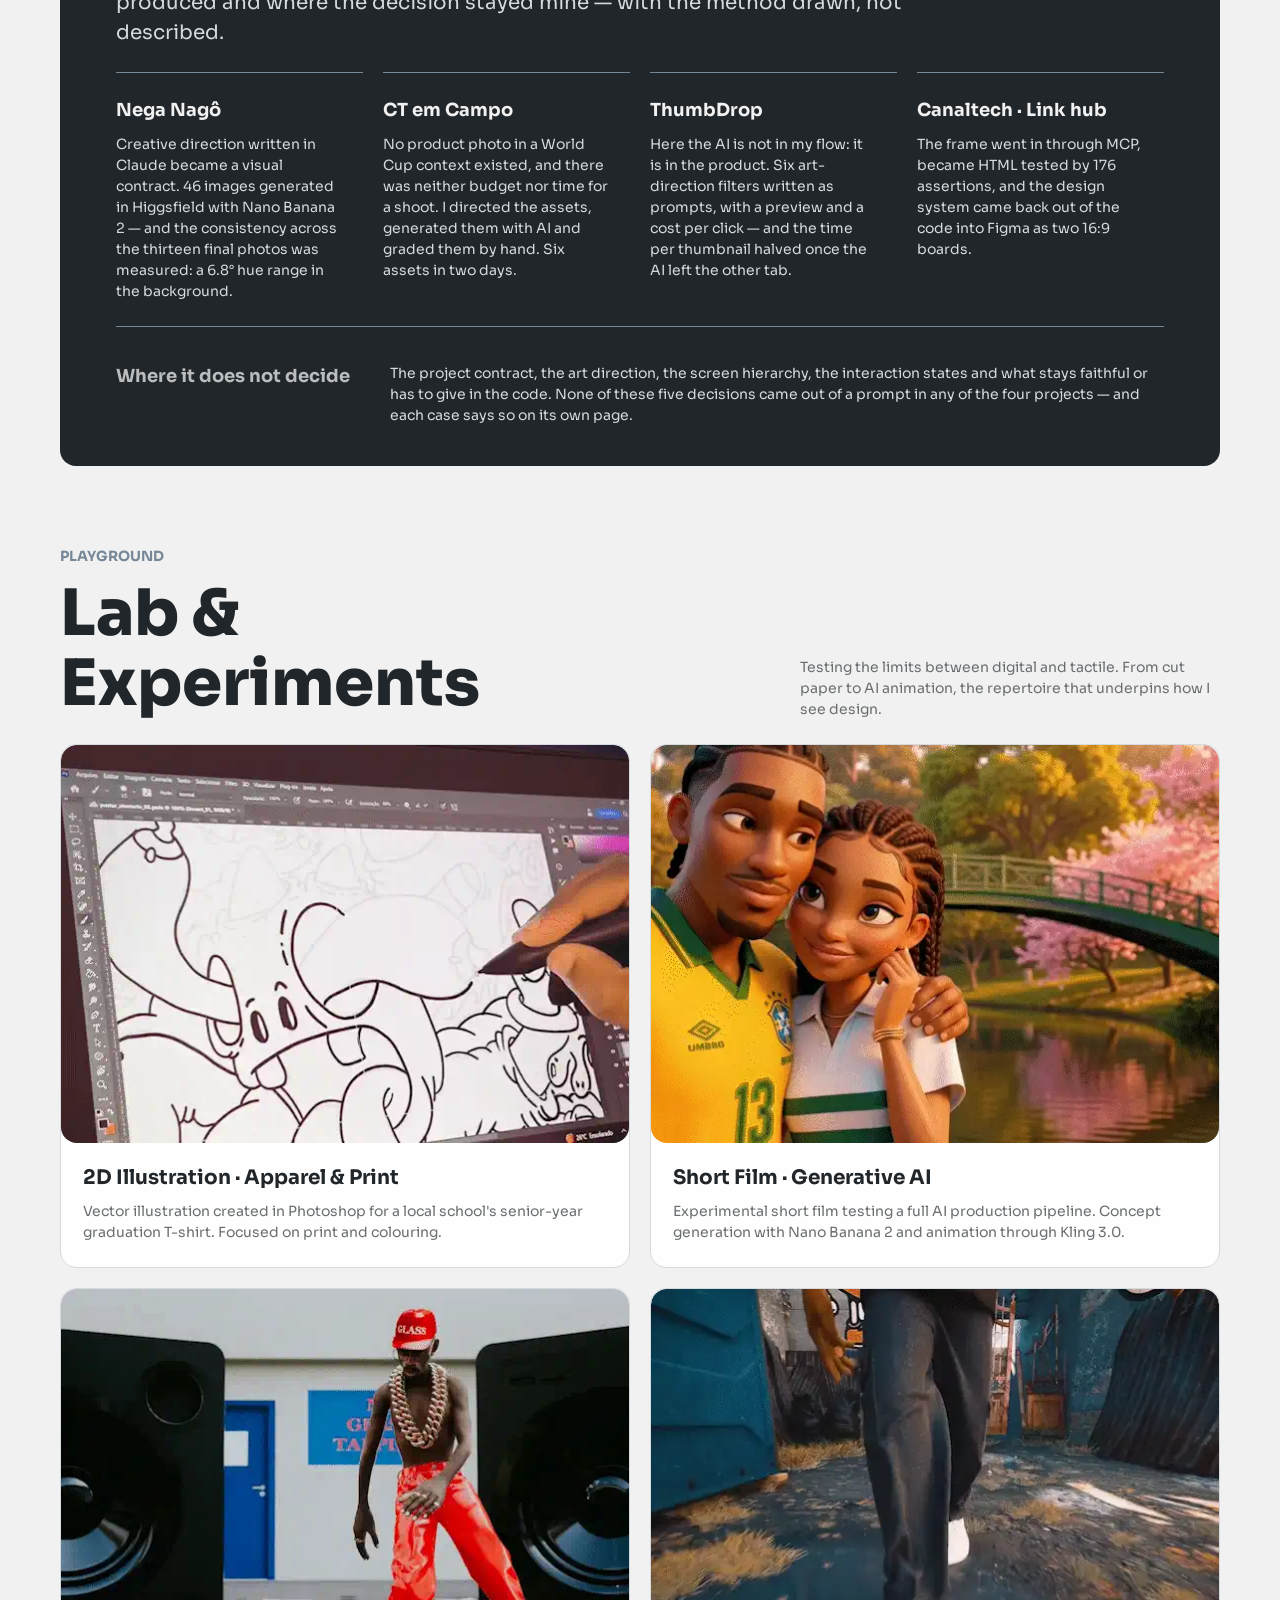
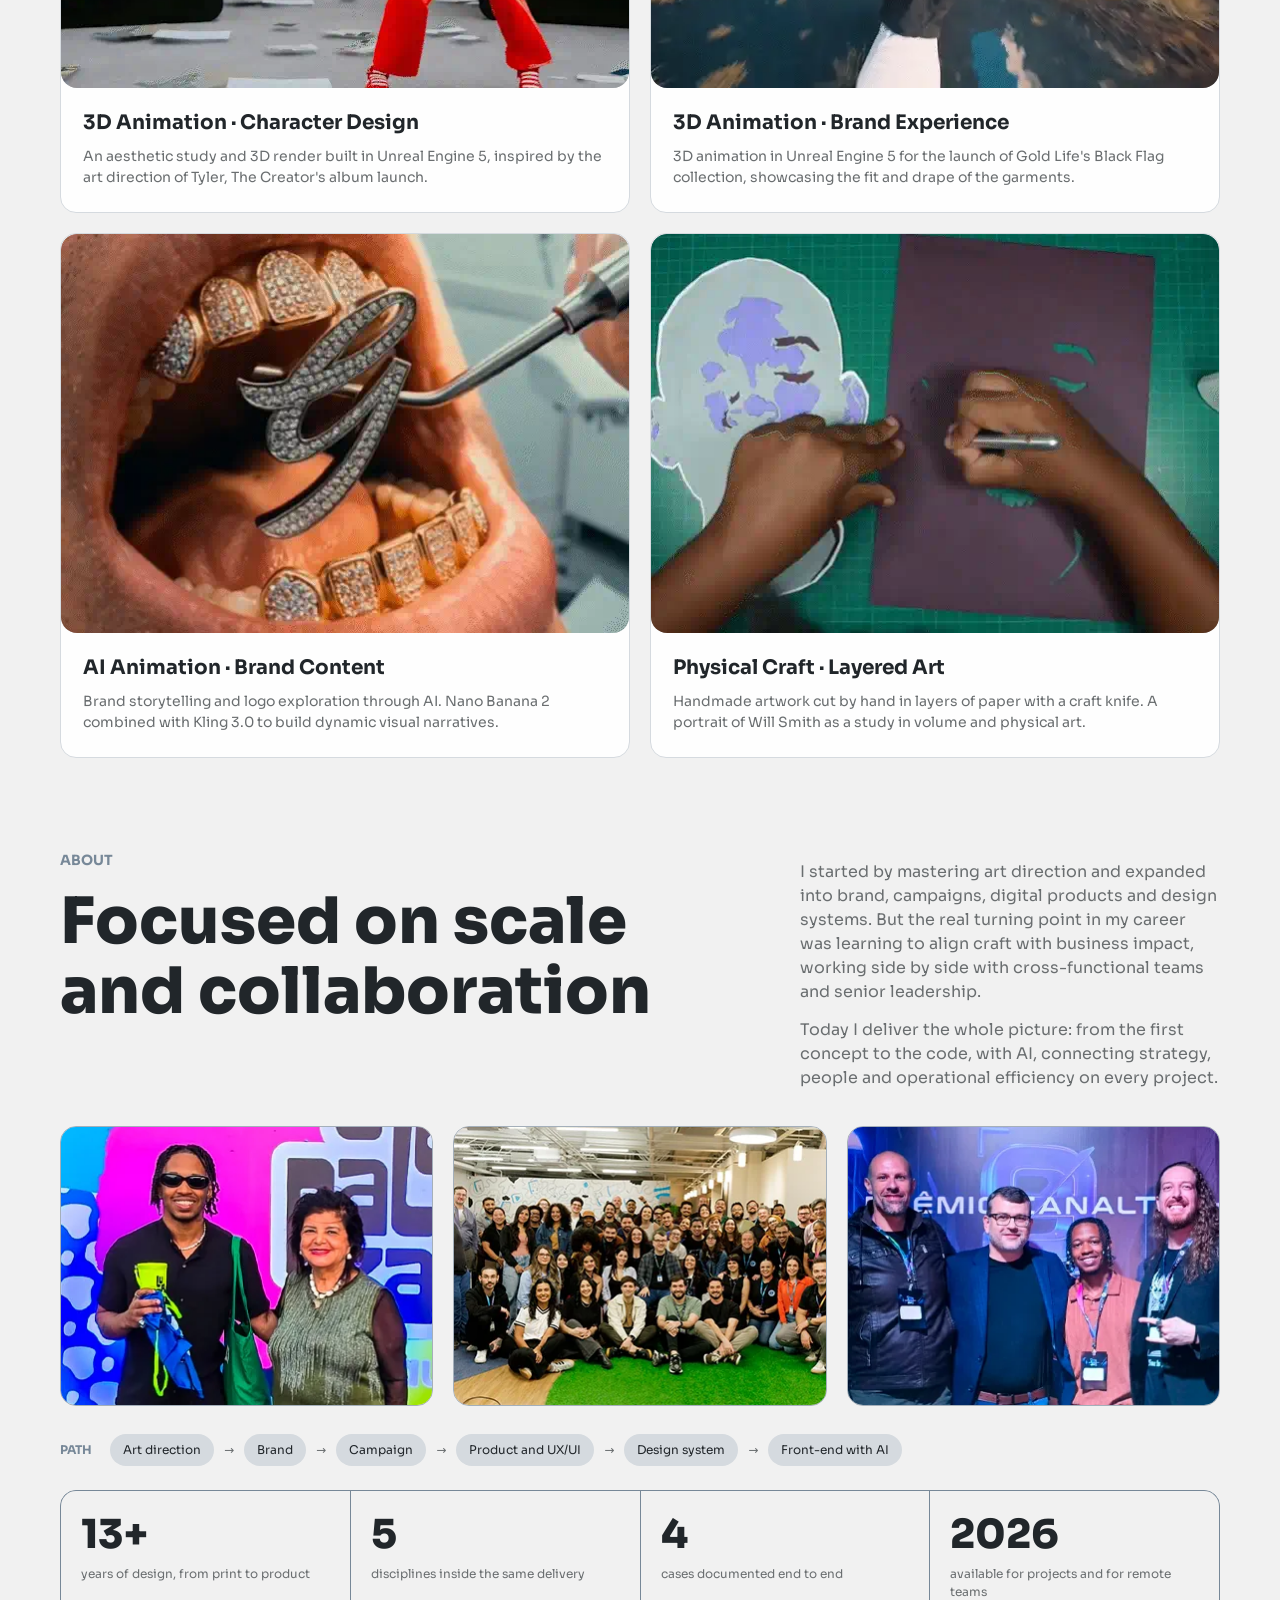
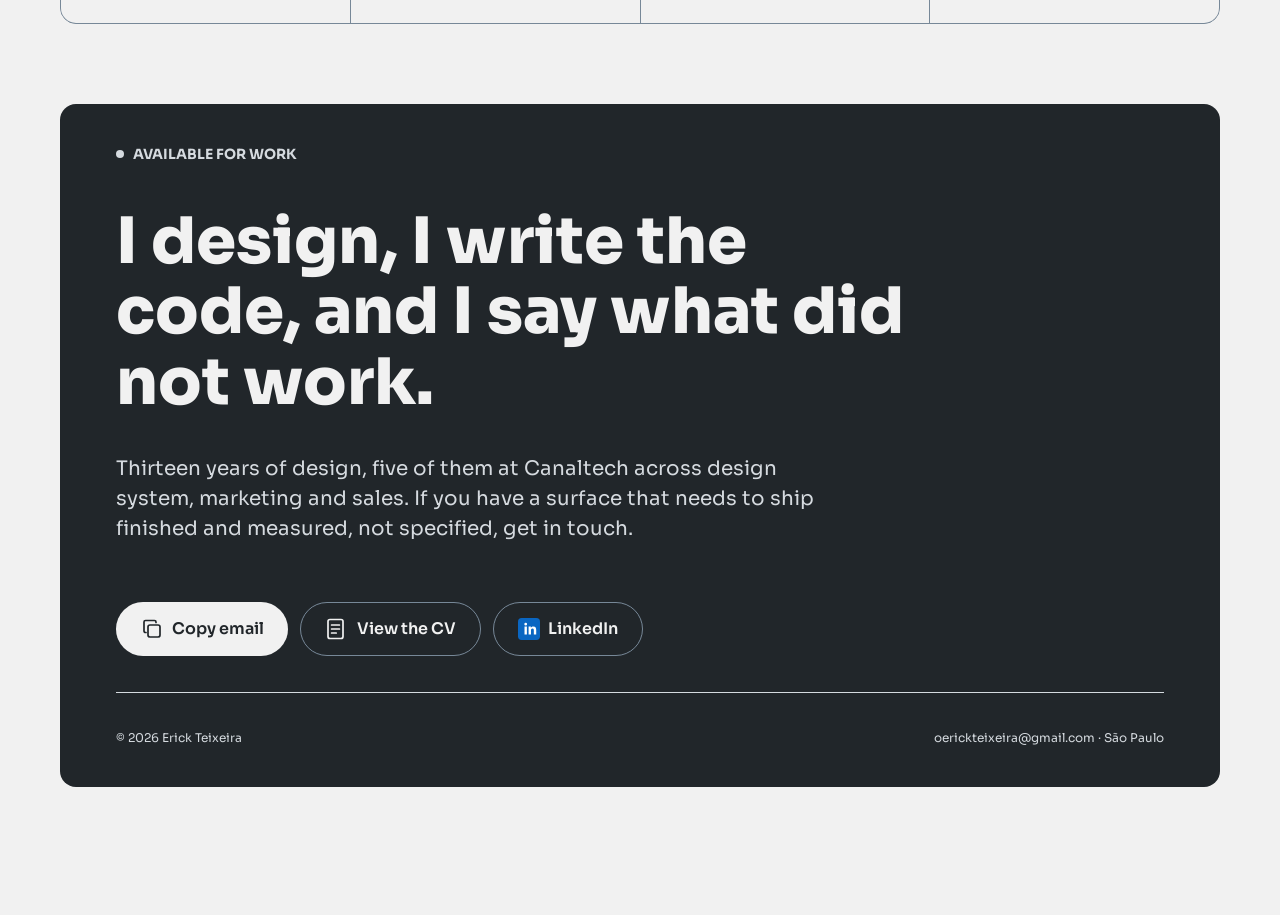
==== commit 56019ae4: "fix: a regua de tipo 16/14/12 valendo nas cinco paginas O CT em Campo nunca foi normalizado: usava o" ====
--- a/docs/index.html
+++ b/docs/index.html
@@ -166,7 +166,7 @@
 /* slot de logo tem 48px de altura: o placeholder cabe dentro, sem descrição */
 .marca .ph{min-height:0;height:100%;padding:4px;gap:0;border-radius:8px}
 .marca .ph .ph__d{display:none}
-.marca .ph .ph__f{font-size:10px;padding:3px 6px;line-height:1.25;max-width:100%;
+.marca .ph .ph__f{font-size:12px;padding:3px 6px;line-height:1.25;max-width:100%;
   overflow:hidden;text-overflow:ellipsis;white-space:nowrap}
 </style>
 <style>
@@ -314,27 +314,27 @@
 
 @media (max-width:767px){
   :root{--pad-x:20px;--sec-y:28px;--r:14px}
-  body{font-size:15px}
+  body{font-size:16px}
 
   .d1{font-size:40px;line-height:1.12}
   .h2{font-size:29px;line-height:1.18}
   .num{font-size:30px}
-  .t20{font-size:17px}
+  .t20{font-size:18px}
   .t18{font-size:16px}
-  .lead{font-size:16.5px}
+  .lead{font-size:16px}
   .intro{font-size:16px}
-  .p16{font-size:15px}
+  .p16{font-size:14px}
 
   /* topo: cargo e período empilham, período volta a alinhar à esquerda */
   .topo__in{flex-direction:column;align-items:flex-start;gap:6px;padding-block:14px}
-  .topo__cargo{font-size:12.5px}
+  .topo__cargo{font-size:12px}
   .topo__per{align-items:flex-start;text-align:left}
-  .topo__per span{font-size:12.5px}
+  .topo__per span{font-size:12px}
 
   .hero{padding-block:28px;gap:20px}
   .hero__top .shot{max-width:none}
   .contato{width:100%}
-  .btn{padding:13px 20px;font-size:15px}
+  .btn{padding:13px 20px;font-size:14px}
   .contato .btn{width:100%;justify-content:center}
 
   /* marcas: rolagem horizontal preserva o tamanho legível do logo */
@@ -356,7 +356,7 @@
   .proj__capa{height:210px}
   .proj__acao{flex-direction:column;align-items:stretch;gap:14px}
   .ver{justify-content:center}
-  .chip{font-size:11.5px;padding:4px 10px}
+  .chip{font-size:12px;padding:4px 10px}
 
   .painel{padding:24px 20px}
   .ndecide{grid-template-columns:1fr;gap:10px;padding-top:24px}
@@ -374,7 +374,7 @@
   .nums{grid-template-columns:1fr 1fr}
   .nums__i{padding:16px 16px}
   .traj{gap:8px}
-  .passo{font-size:11.5px;padding:6px 11px}
+  .passo{font-size:12px;padding:6px 11px}
 
   .acoes{padding-top:16px}
   .acoes .btn{width:100%;justify-content:center}
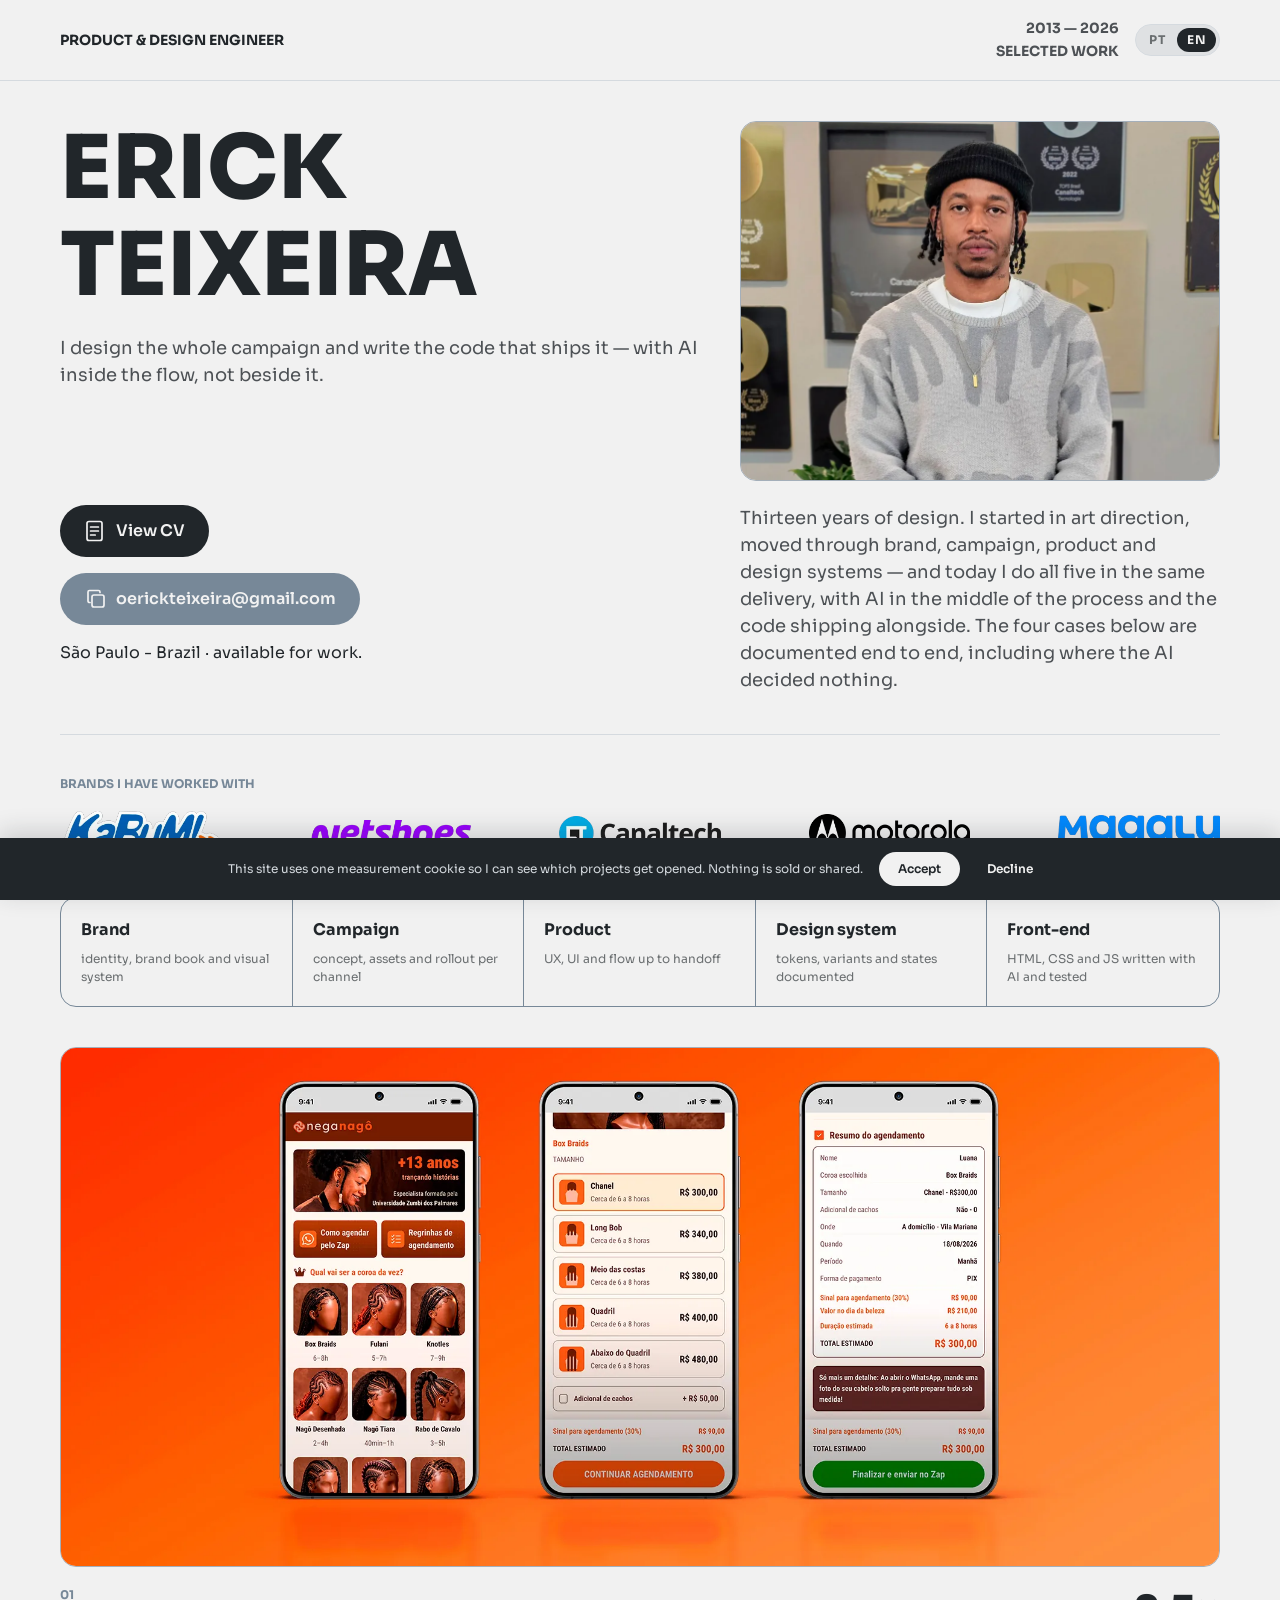
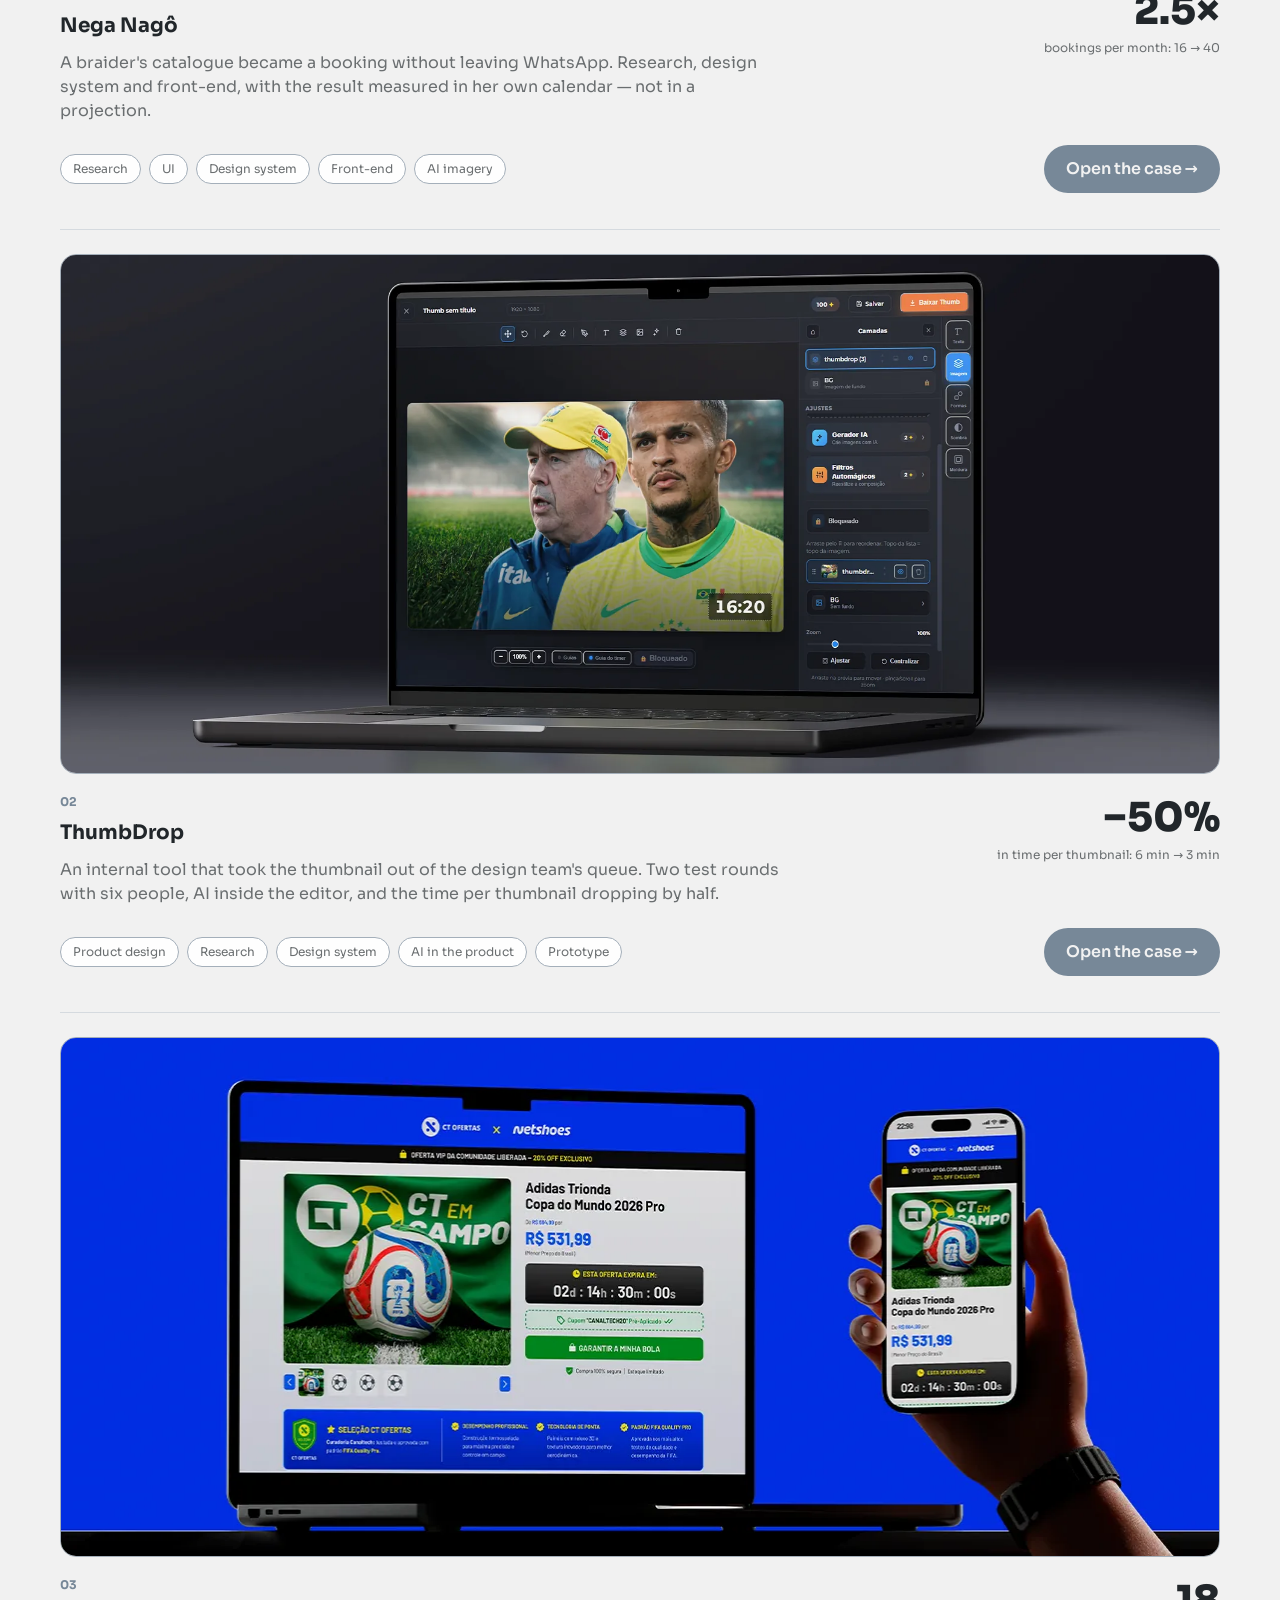
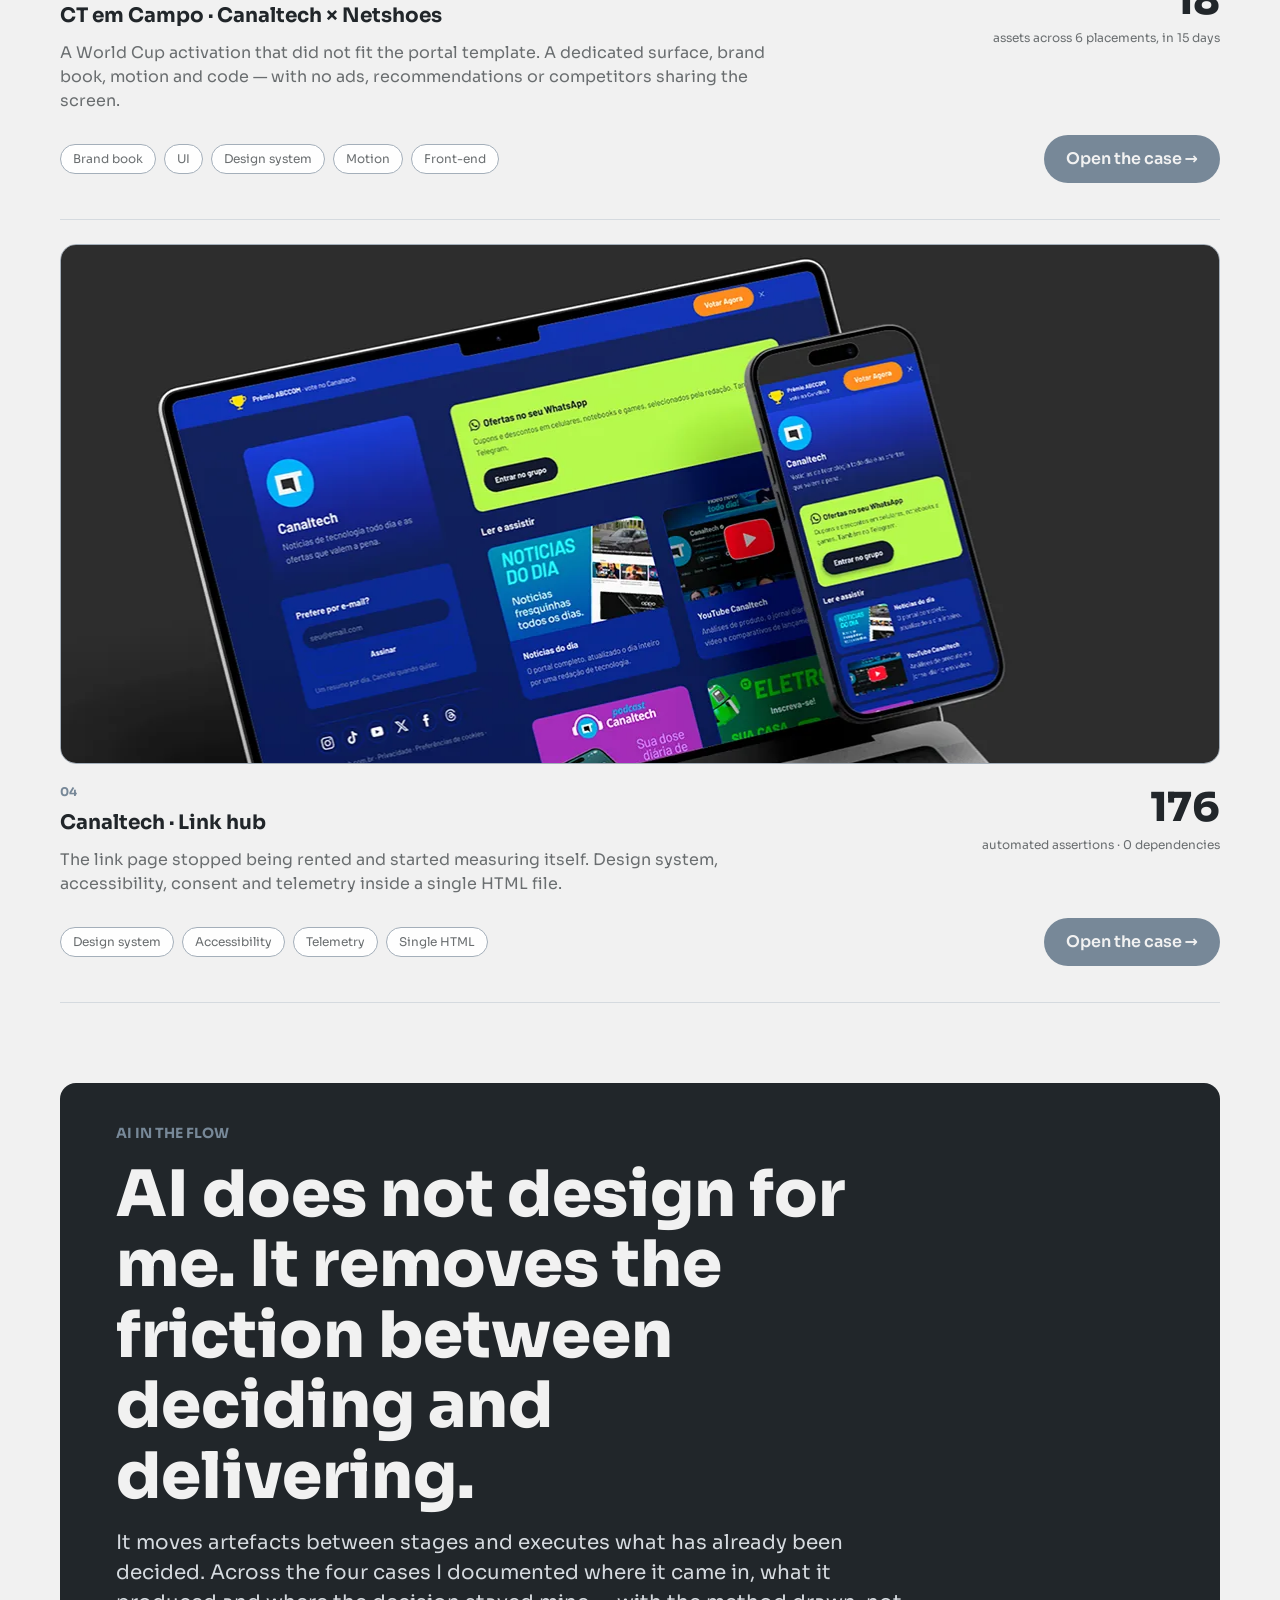
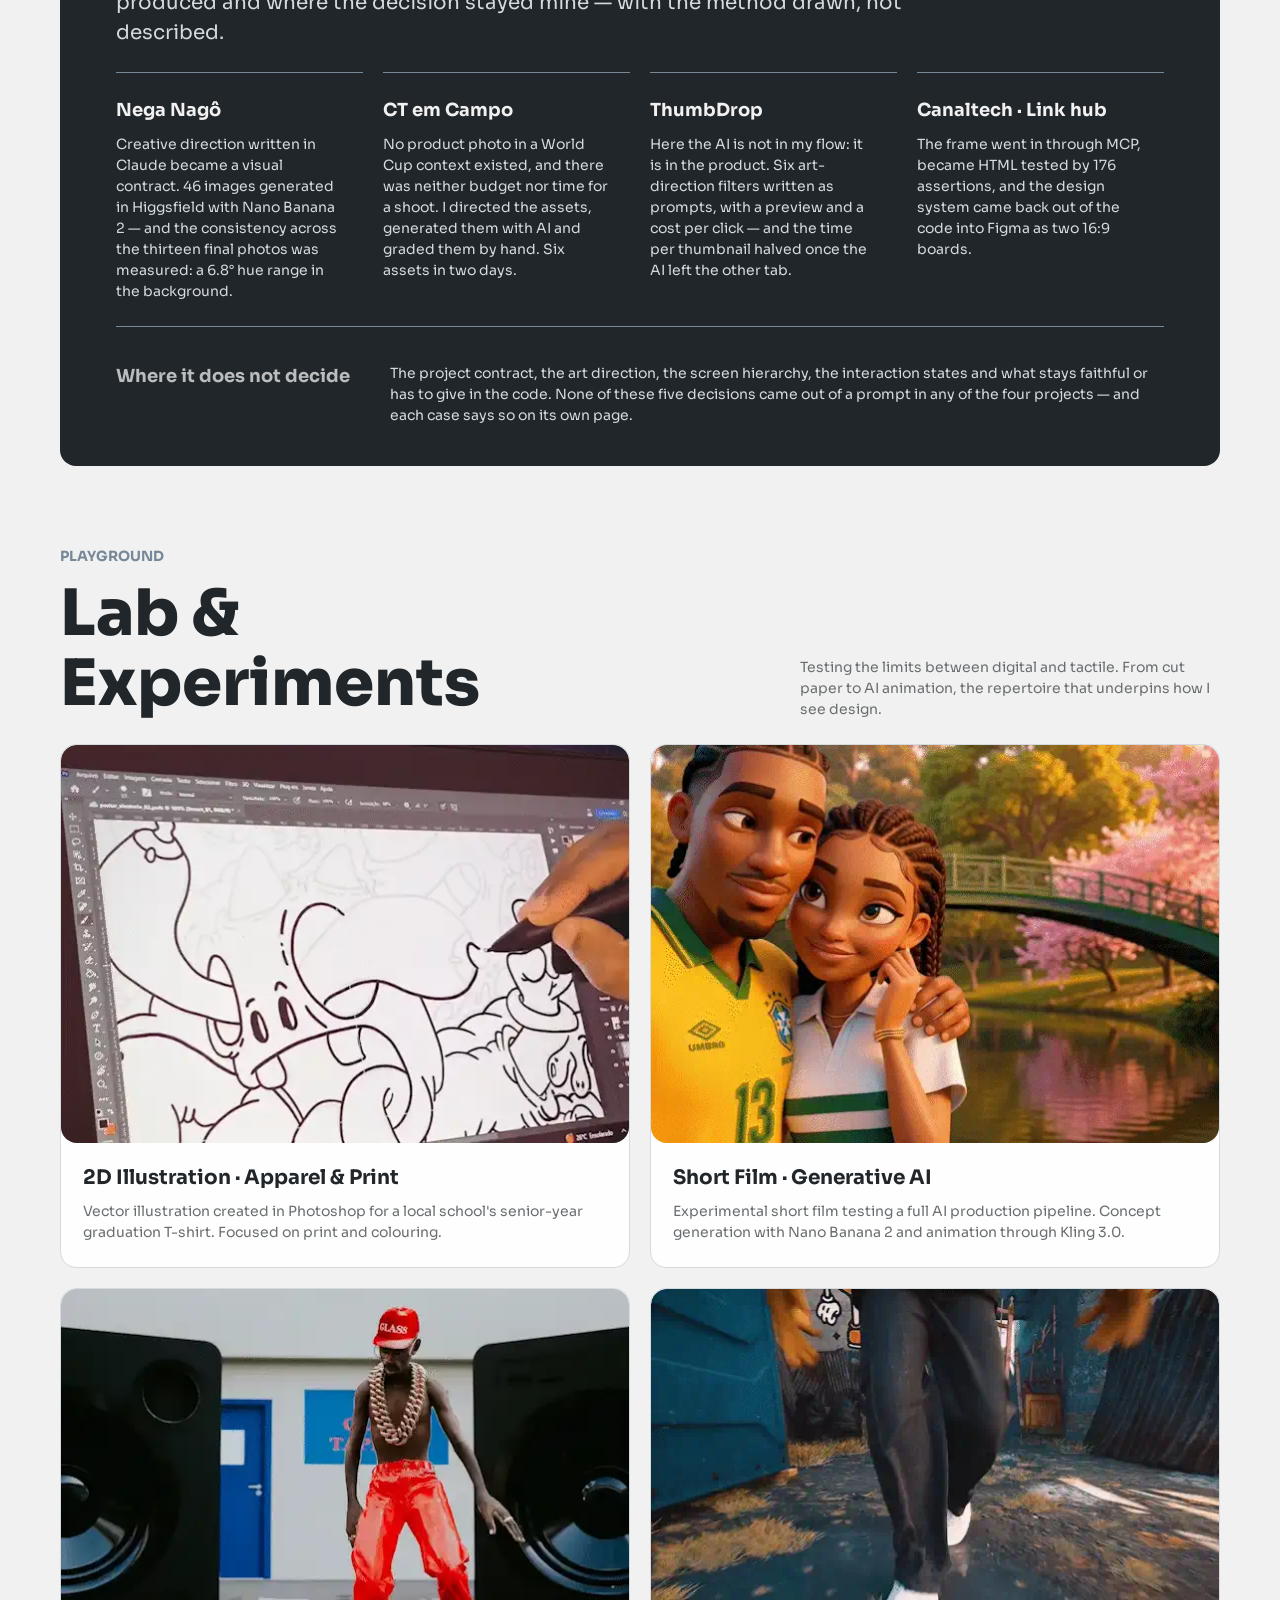
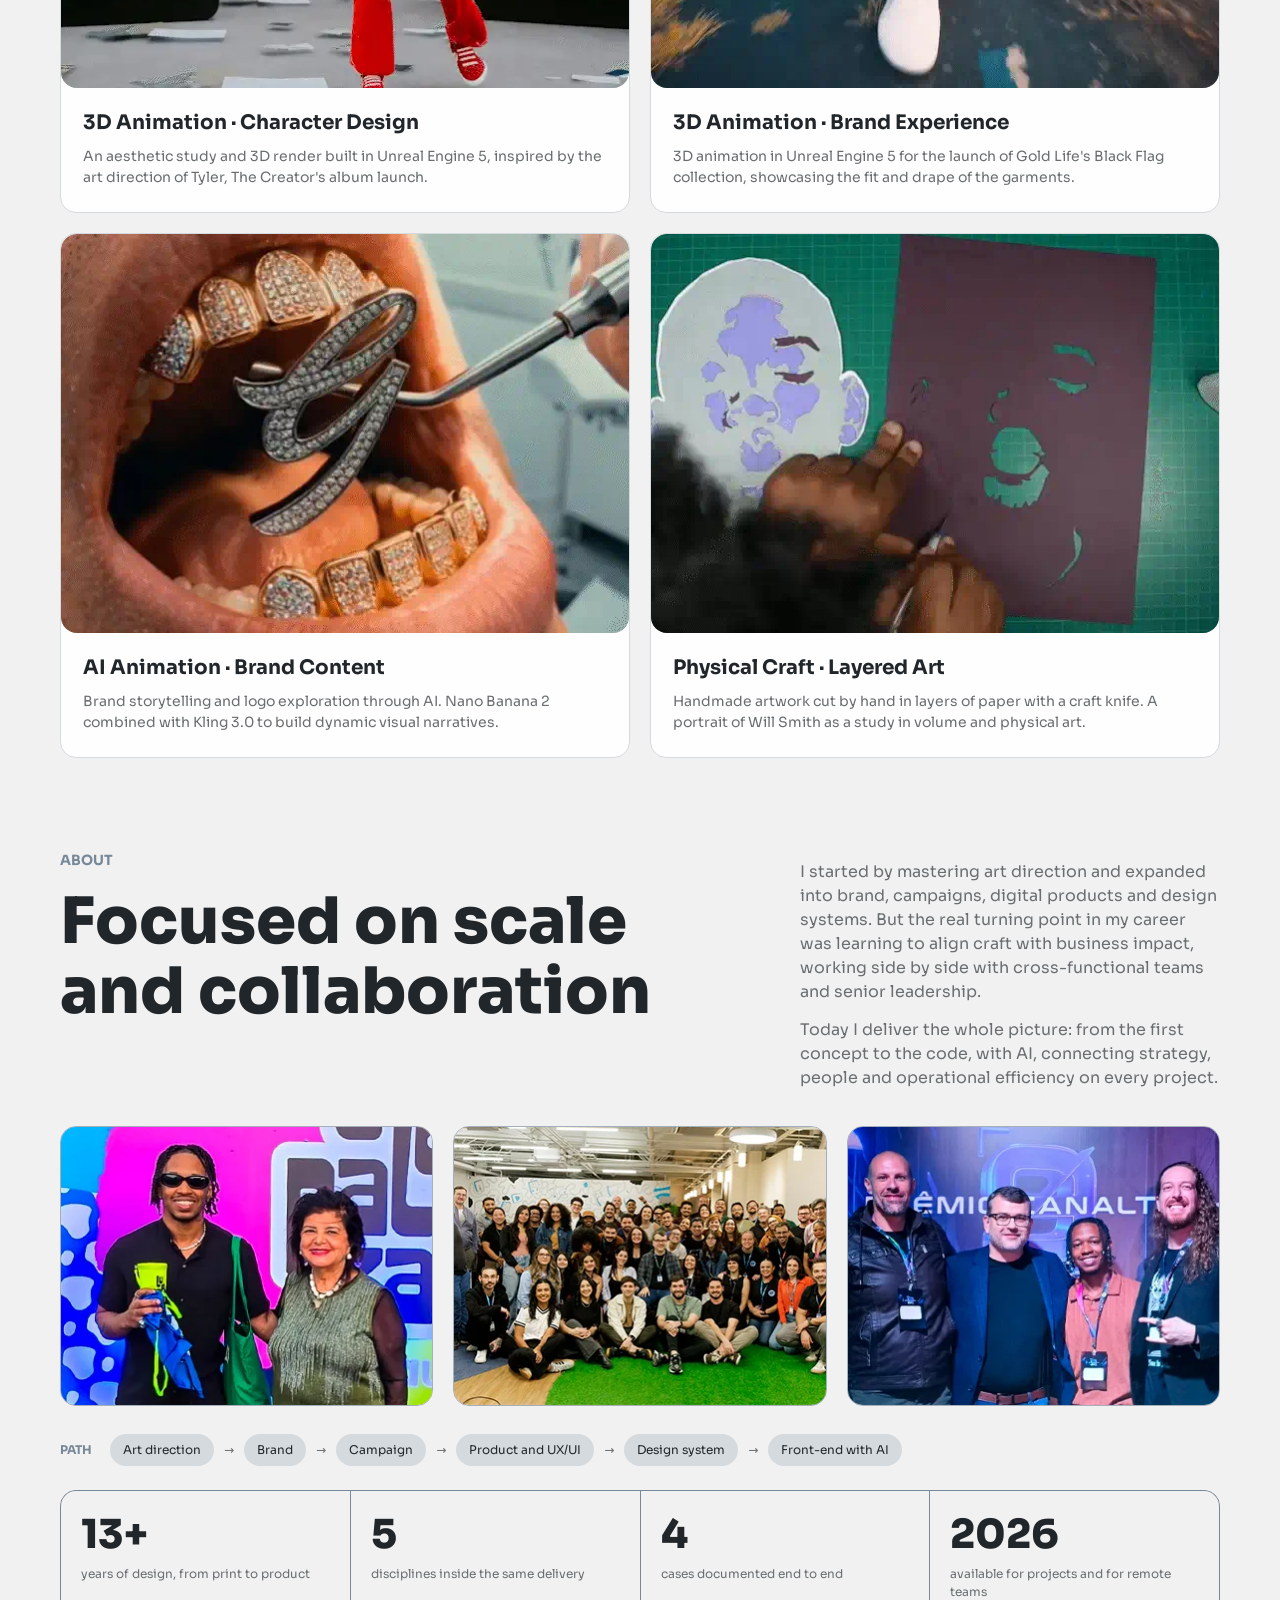
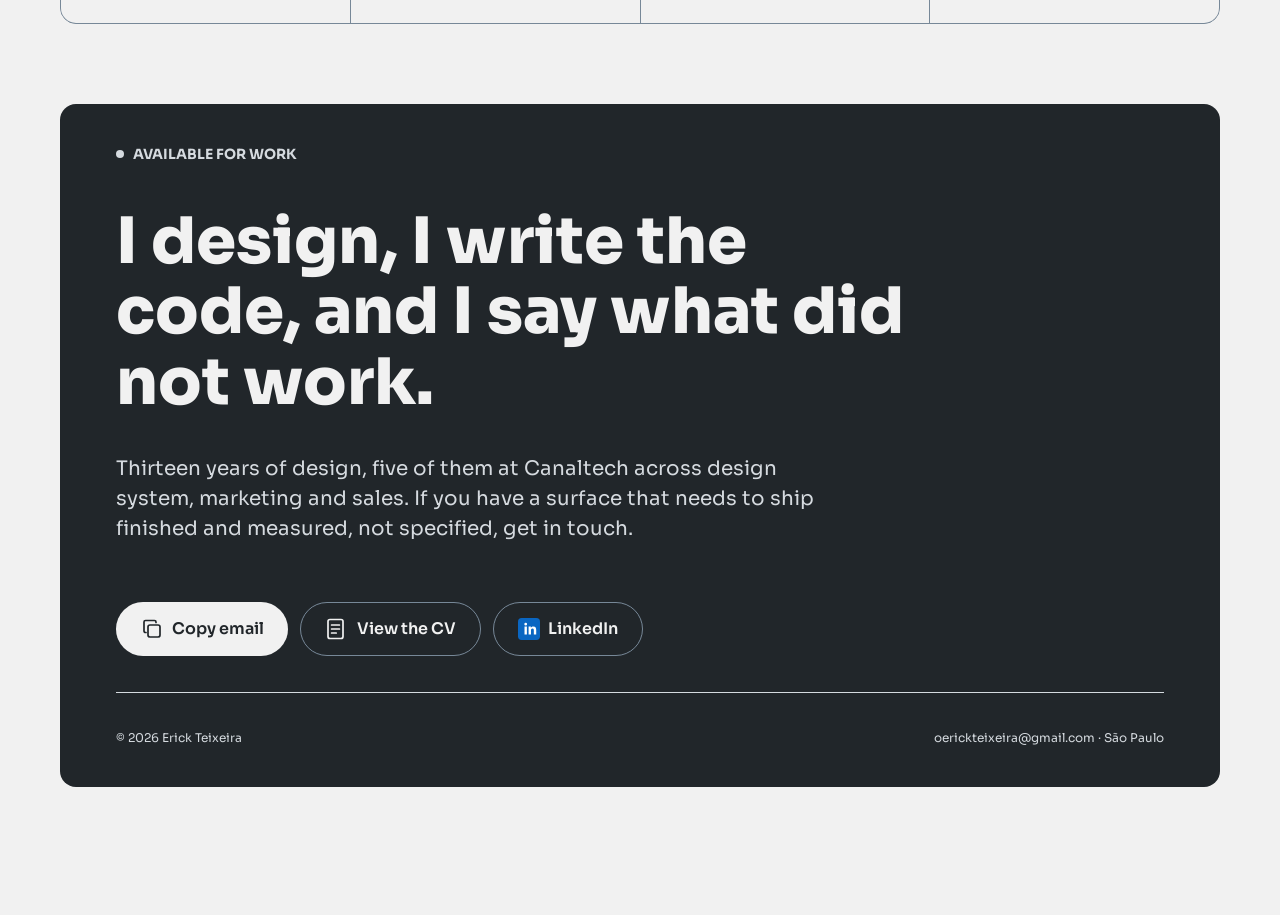
==== commit d3b4d556: "feat: PDF do portfolio, com os links medidos pelo Analytics O portfolio tambem circula como anexo. A" ====
--- a/docs/index.html
+++ b/docs/index.html
@@ -808,6 +808,33 @@
   font-size:14px;font-weight:600;opacity:0;pointer-events:none;transition:opacity .2s,transform .2s;
   box-shadow:0 12px 32px -12px rgba(33,38,42,.5)}
 .toast[data-show]{opacity:1;transform:translate(-50%,0)}
+
+/* ==========================================================================
+   Impressão / PDF. O portfólio também circula como anexo, e o que sai daqui
+   precisa ser o mesmo documento — com os fundos escuros, sem o chrome de
+   navegação e sem cortar cartão no meio da página.
+   ========================================================================== */
+@media print{
+  @page{size:A4 landscape;margin:0}
+  html,body{background:var(--page)}
+  /* chrome que só existe na tela */
+  .topo{position:static;backdrop-filter:none;-webkit-backdrop-filter:none}
+  .menu,.idioma,.ck,.sr-only,#toast,.lupa,.lupa__fig{display:none!important}
+  /* nada de CARTÃO partido entre páginas. A seção fica de fora de propósito:
+     ela é mais alta que uma página, e pedir para não quebrar empurra a seção
+     inteira para a página seguinte, deixando a anterior em branco. */
+  .nbox,.dbox,.et,.rbox,.projeto,.comp,.token,.filtro,.pill,.card,
+  .grupo,.tab,.aberto,.pas,.etapa,.passo,.linha,.contato,figure,
+  .disc,.disc__item,.prova,.tile,.proj,.nums__i,.marca,.foto,.traj,
+  .ficha,.ficha__i,.cont__i,.ad__col,.espacos,.chips{break-inside:avoid}
+  h1,h2,h3{break-after:avoid}
+  figcaption{break-before:avoid}
+  /* a imagem nunca sai da caixa dela na paginação */
+  .shot,.fig,.figura{break-inside:avoid}
+  img{max-width:100%}
+  /* o link continua clicável no PDF, então não precisa imprimir a URL */
+  a[href]::after{content:none}
+}
 </style>
 
 <script src="assets/i18n.js"></script>
